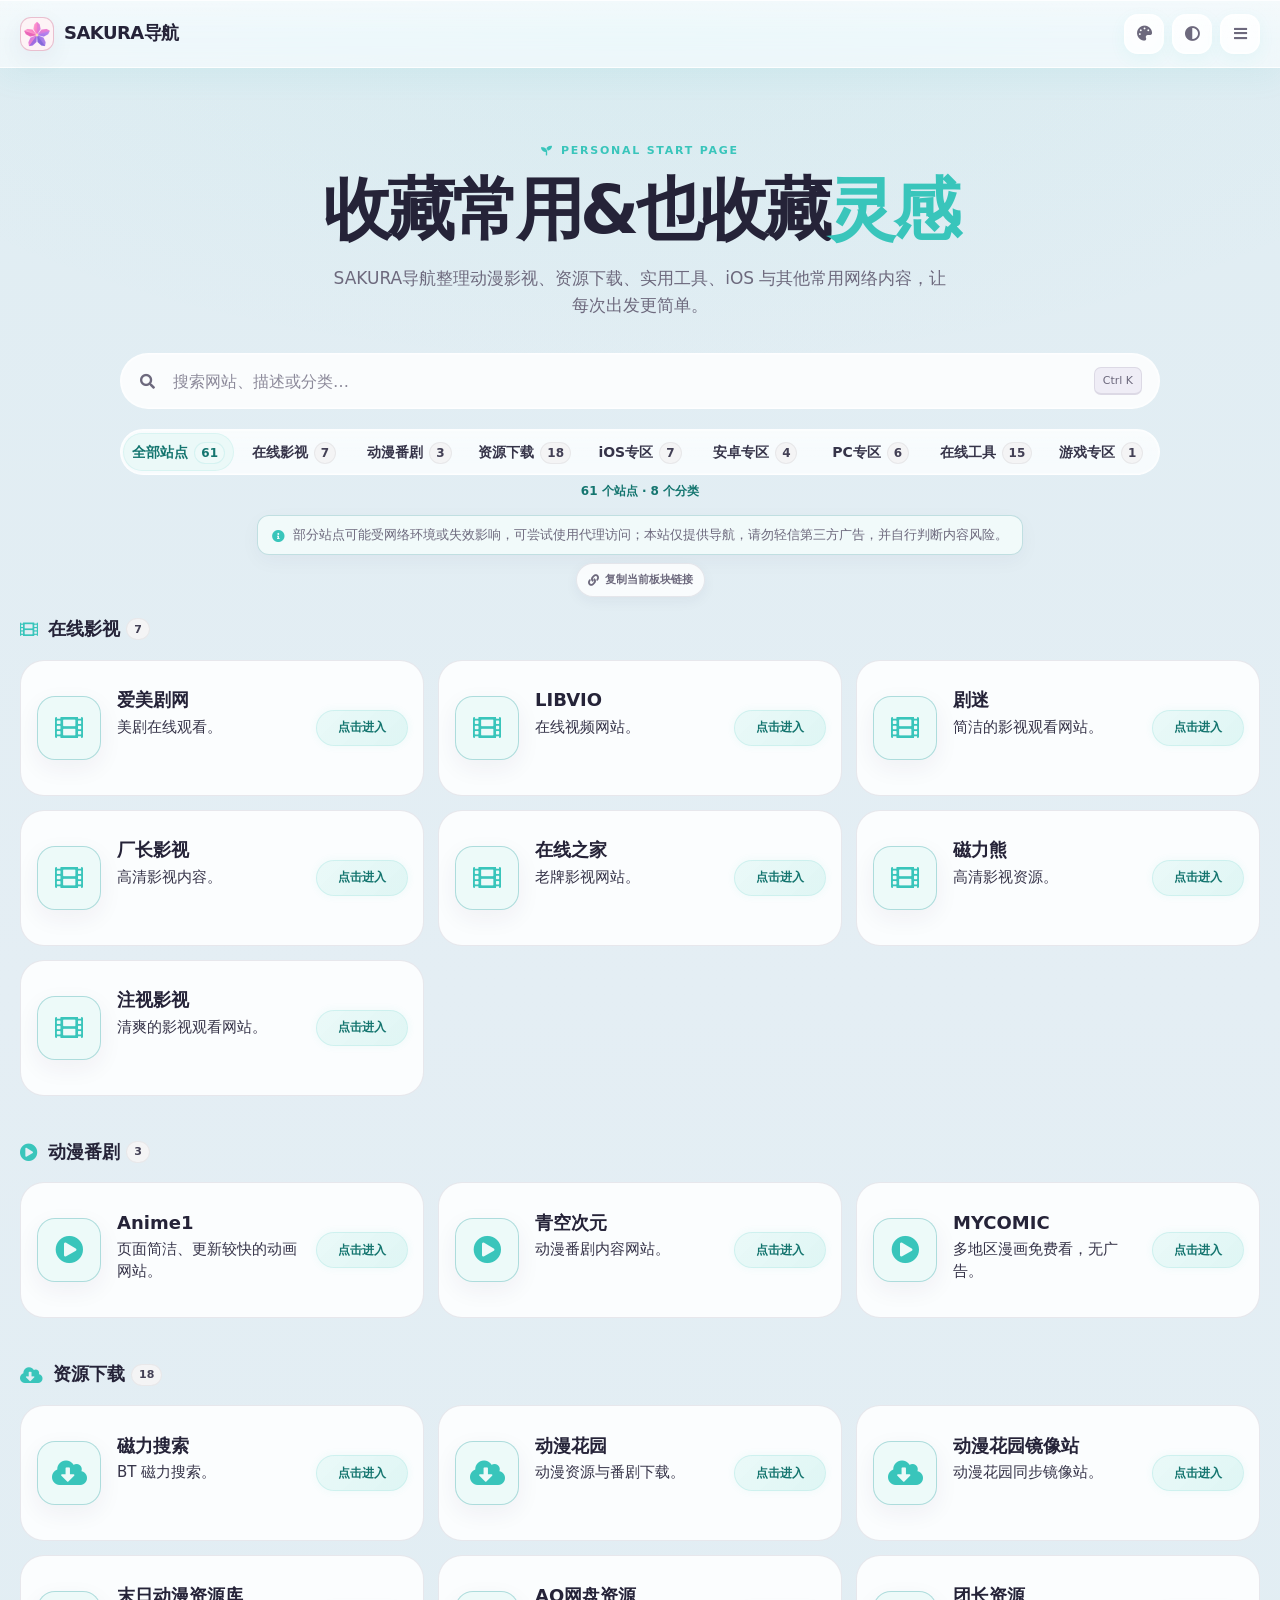
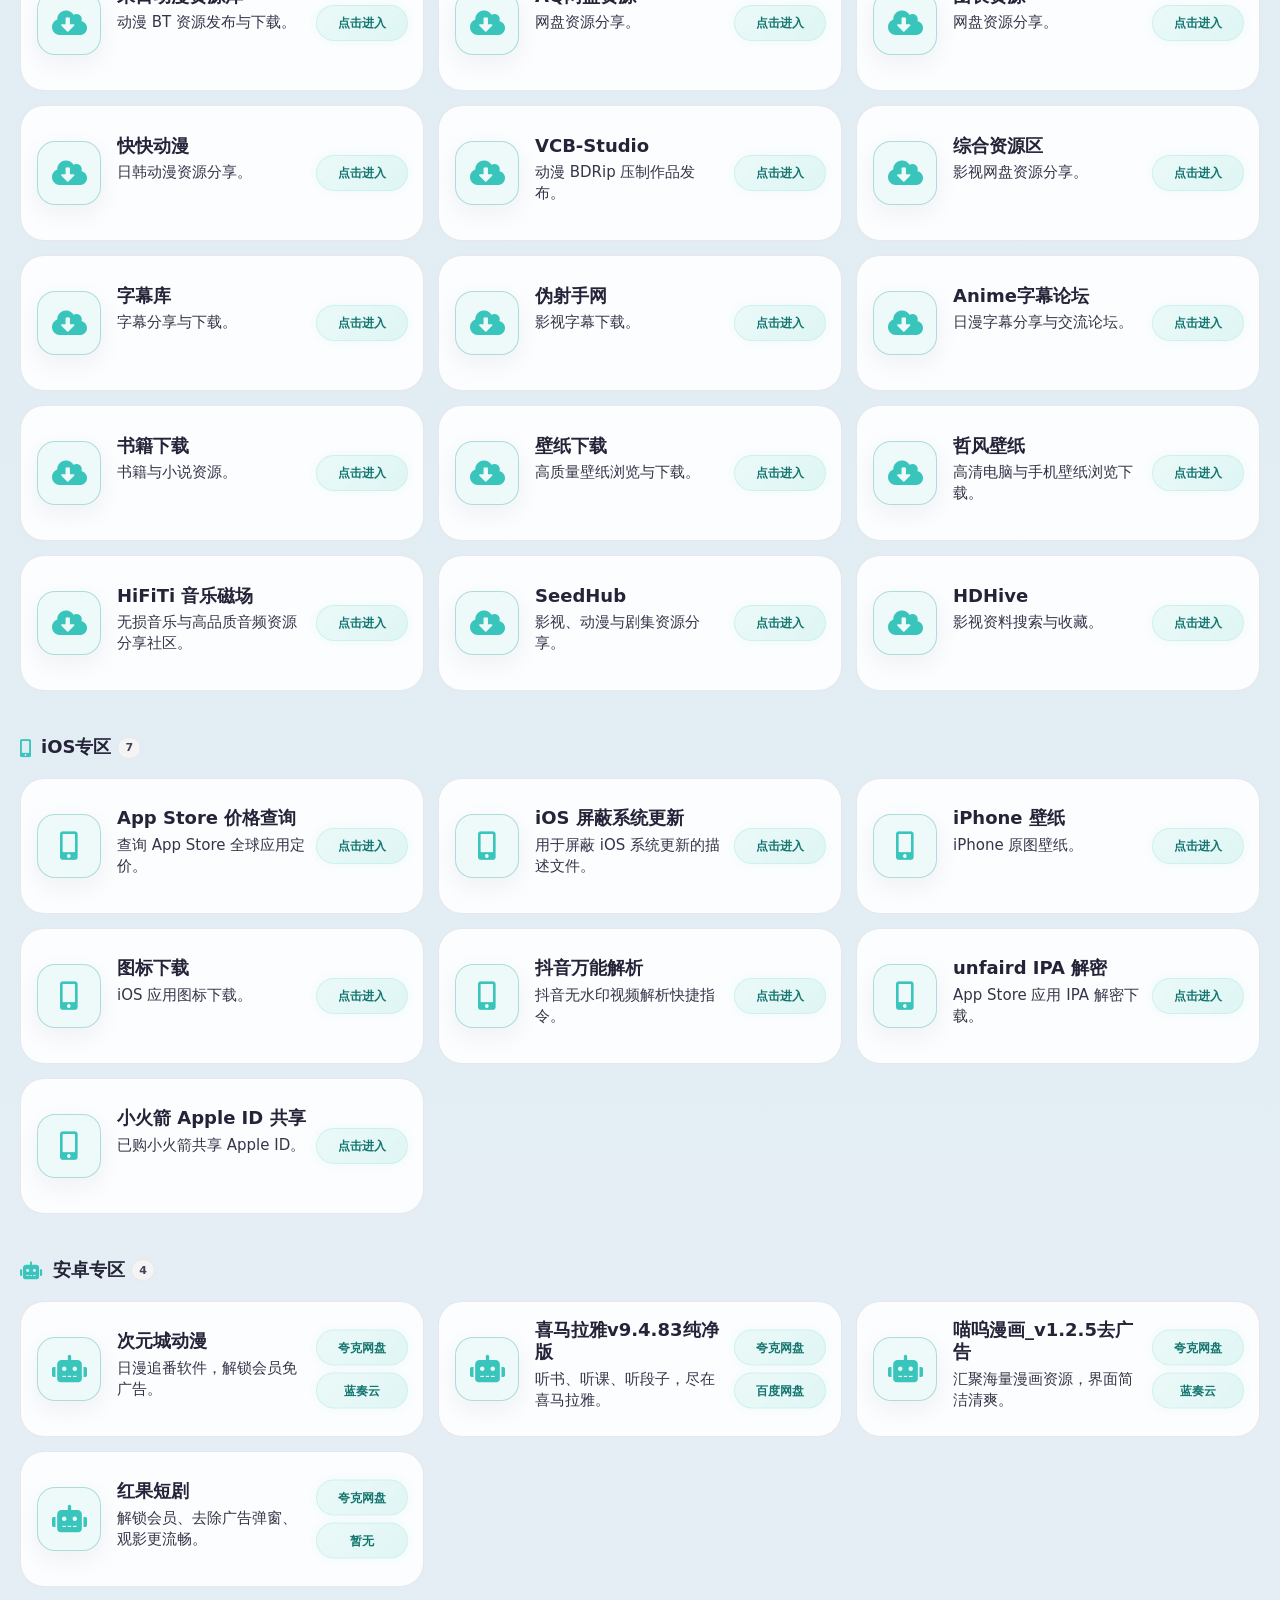
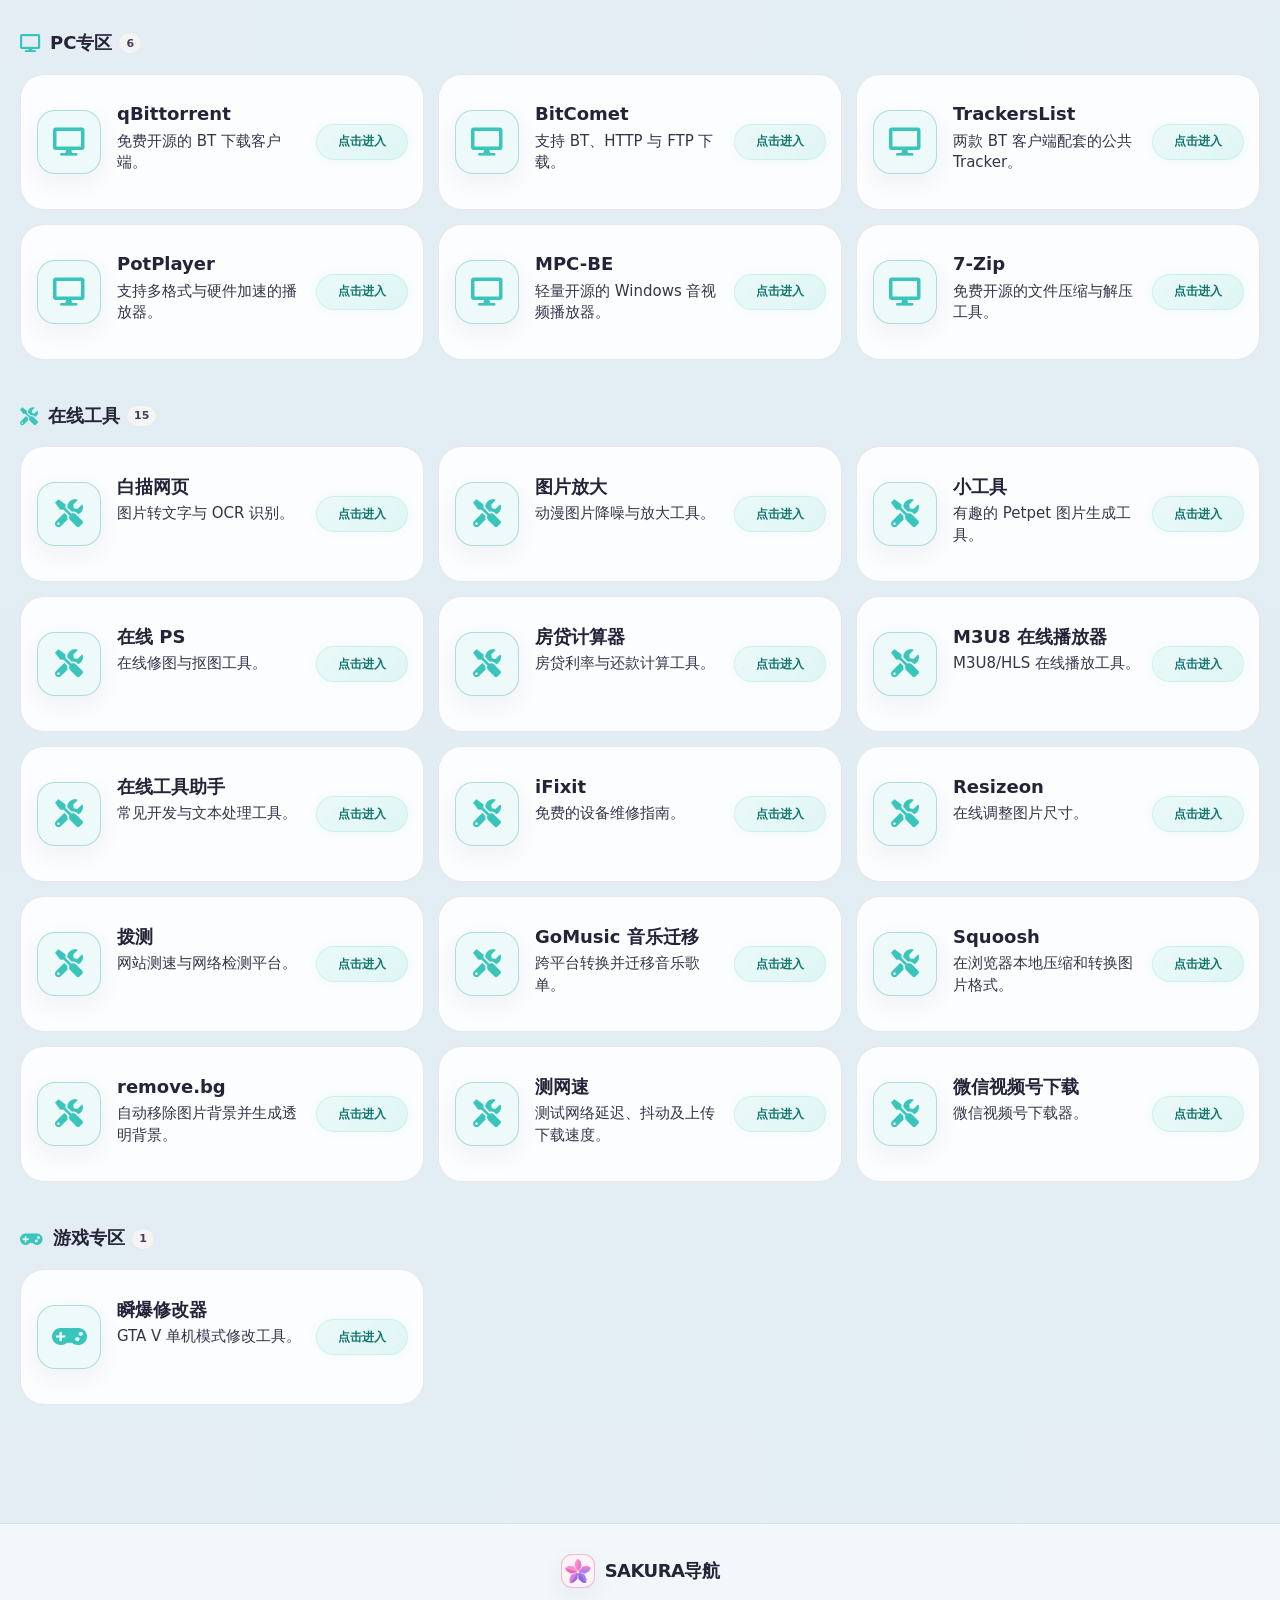
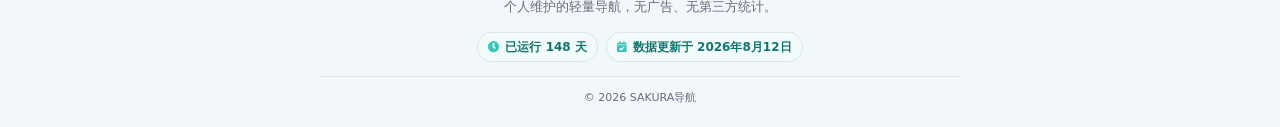
==== index.html @ 32758e10 "Add fifth-round admin content tools" ====
<!doctype html>
<html lang="zh-CN">
<head>
  <meta charset="utf-8">
  <meta name="viewport" content="width=device-width, initial-scale=1">
  <meta name="referrer" content="strict-origin-when-cross-origin">
  <meta name="color-scheme" content="light dark">
  <meta name="theme-color" content="#e4eef4">
  <title>SAKURA导航｜个人网址导航与网络收藏</title>
  <meta name="description" content="SAKURA导航是一个个人维护的网址导航站，整理动漫影视、资源下载、实用工具、iOS 与其他常用网络内容。">
  <meta name="keywords" content="SAKURA导航,个人导航,网址收藏,动漫影视,实用工具">
  <link rel="canonical" href="https://skrto.top/">
  <meta property="og:type" content="website">
  <meta property="og:locale" content="zh_CN">
  <meta property="og:site_name" content="SAKURA导航">
  <meta property="og:title" content="SAKURA导航｜个人网址导航与网络收藏">
  <meta property="og:description" content="整理常用网站、动漫影视、资源下载、实用工具与 iOS 内容的个人导航站。">
  <meta property="og:url" content="https://skrto.top/">
  <meta property="og:image" content="https://skrto.top/assets/images/icons/pwa-512.png">
  <meta property="og:image:width" content="512">
  <meta property="og:image:height" content="512">
  <meta property="og:image:alt" content="SAKURA导航，个人网址导航与网络收藏">
  <meta name="twitter:card" content="summary">
  <meta name="twitter:title" content="SAKURA导航">
  <meta name="twitter:description" content="简洁、轻量的个人网址导航与网络收藏站。">
  <meta name="twitter:image" content="https://skrto.top/assets/images/icons/pwa-512.png">
  <meta name="apple-mobile-web-app-title" content="SAKURA导航">
  <meta name="apple-mobile-web-app-capable" content="yes">
  <link rel="icon" type="image/png" sizes="16x16" href="./assets/images/icons/favicon-16.png">
  <link rel="icon" type="image/png" sizes="32x32" href="./assets/images/icons/favicon-32.png">
  <link rel="icon" type="image/png" sizes="48x48" href="./assets/images/icons/favicon-48.png">
  <link rel="icon" type="image/png" href="./assets/images/favicon.png">
  <link rel="apple-touch-icon" sizes="180x180" href="./assets/images/icons/apple-touch-icon.png">
  <link rel="manifest" href="./manifest.webmanifest">
  <link rel="stylesheet" href="./assets/fontawesome-5.15.4/css/all.min.css">
  <link rel="stylesheet" href="./assets/css/sakura.css">
  <script src="./assets/js/theme-init.js"></script>
</head>
<body>
  <a class="skip-link" href="#main-content">跳到主要内容</a>

  <header class="site-header">
    <div class="container header-inner">
      <a class="brand" href="./" aria-label="SAKURA导航首页">
        <span class="brand-mark" aria-hidden="true"><img src="./assets/images/icons/sakura-icon.png" alt="" width="28" height="28"></span>
        <span>SAKURA导航</span>
      </a>

      <nav class="site-nav" id="primary-navigation" data-site-nav aria-label="主要导航">
        <a class="nav-link" href="./" data-home-nav aria-current="page"><i class="fas fa-home" aria-hidden="true"></i>首页</a>
        <a class="nav-link" href="./?view=history" data-history-nav><i class="fas fa-history" aria-hidden="true"></i>最近访问</a>
        <a class="nav-link" href="./about/"><i class="fas fa-book-open" aria-hidden="true"></i>关于</a>
      </nav>

      <div class="header-actions">
        <div class="color-theme-control" data-color-theme-control>
          <button class="icon-button" type="button" data-color-theme-toggle aria-label="当前配色：初音绿；点击选择其他配色" title="配色：初音绿" aria-expanded="false" aria-controls="color-theme-panel">
            <i class="fas fa-palette" aria-hidden="true"></i>
          </button>
          <div class="color-theme-panel" id="color-theme-panel" data-color-theme-panel role="radiogroup" aria-label="选择主题配色" hidden></div>
        </div>
        <button class="icon-button" type="button" data-theme-toggle aria-label="当前主题：跟随系统；点击切换到浅色模式" title="主题：跟随系统">
          <i class="fas fa-adjust" aria-hidden="true"></i>
        </button>
        <button class="icon-button menu-toggle" type="button" data-menu-toggle aria-label="打开导航菜单" aria-controls="primary-navigation" aria-expanded="false">
          <i class="fas fa-bars" aria-hidden="true"></i>
        </button>
      </div>
    </div>
  </header>

  <div class="container app-fallback" data-app-fallback role="alert" hidden>页面功能加载失败，请刷新后重试。</div>
  <noscript><div class="container app-fallback">请启用 JavaScript 以使用搜索、筛选和网站导航功能。</div></noscript>

  <main id="main-content">
    <section class="hero" aria-labelledby="hero-title">
      <div class="container">
        <div class="hero-copy">
          <span class="eyebrow"><i class="fas fa-seedling" aria-hidden="true"></i>PERSONAL START PAGE</span>
          <h1 id="hero-title">收藏常用&也收藏<span>灵感</span></h1>
          <p class="hero-description">SAKURA导航整理动漫影视、资源下载、实用工具、iOS 与其他常用网络内容，让每次出发更简单。</p>
        </div>

        <div class="search-wrap">
          <form class="search-box" role="search" data-search-form>
            <i class="fas fa-search search-icon" aria-hidden="true"></i>
            <label class="sr-only" for="site-search">搜索网站</label>
            <input class="search-input" id="site-search" type="search" data-site-search placeholder="搜索网站、描述或分类…" autocomplete="off" spellcheck="false" aria-describedby="search-keyboard-help">
            <span class="sr-only" id="search-keyboard-help">输入关键词后可使用上下方向键选择网站，按 Enter 选择操作按钮。</span>
            <kbd class="search-shortcut" aria-hidden="true">Ctrl K</kbd>
            <button class="search-clear" type="button" data-search-clear aria-label="清空搜索">
              <i class="fas fa-times" aria-hidden="true"></i>
            </button>
          </form>
        </div>

      </div>
    </section>

    <section class="hidden-world" data-hidden-section hidden aria-labelledby="hidden-section-title">
      <div class="container">
        <header class="hidden-world-header">
          <div class="hidden-world-title">
            <span class="hidden-world-title-icon" aria-hidden="true"><i class="fas fa-door-open" data-hidden-section-icon></i></span>
            <div>
              <span class="eyebrow">SECRET COLLECTION</span>
              <h2 id="hidden-section-title"><span data-hidden-section-name>新世界</span><span class="group-count" data-hidden-section-count>0</span></h2>
            </div>
          </div>
          <button class="hidden-world-exit" type="button" data-hidden-section-exit>
            <i class="fas fa-sign-out-alt" aria-hidden="true"></i>
            退出新世界
          </button>
        </header>

        <div class="hidden-world-welcome" role="status">
          <span class="hidden-world-welcome-icon" aria-hidden="true"><i class="fas fa-door-open" data-hidden-section-icon></i></span>
          <strong data-hidden-section-welcome>欢迎踏入新世界的大门</strong>
        </div>

        <div class="access-notice hidden-world-notice" role="note">
          <div class="access-notice-copy">
            <div class="access-notice-line">
              <i class="fas fa-exclamation-circle" aria-hidden="true"></i>
              <span>部分站点可能因网络环境或网站已失效而无法访问，可尝试使用代理访问。</span>
            </div>
            <div class="access-notice-line">
              <i class="fas fa-exclamation-circle" aria-hidden="true"></i>
              <span>请勿轻信第三方广告；本站仅提供导航，第三方内容与风险请自行判断。</span>
            </div>
          </div>
        </div>

        <div class="site-grid hidden-world-grid" data-hidden-section-sites></div>
        <div class="hidden-world-empty" data-hidden-section-empty>
          <i class="fas fa-seedling" aria-hidden="true"></i>
          <strong>新的世界正在等待第一份收藏</strong>
          <span>这里会展示以后加入的特殊资源。</span>
        </div>
      </div>
    </section>

    <section class="content-section" aria-labelledby="collection-title">
      <div class="container">
        <div class="content-heading">
          <div>
            <h2 id="collection-title">网站分类</h2>
          </div>
        </div>
      </div>

      <div class="category-shell">
        <div class="container">
          <div class="category-slider">
            <div class="category-bar" data-category-bar role="group" aria-label="网站分类"></div>
          </div>
        </div>
      </div>

      <div class="container category-summary">
        <span class="search-result" data-search-result aria-live="polite">正在整理收藏…</span>
      </div>

      <div class="container">
        <aside class="site-announcement" data-site-announcement role="status" hidden>
          <i class="fas fa-bullhorn" aria-hidden="true"></i>
          <span data-site-announcement-text></span>
        </aside>
        <div class="access-notice access-notice--compact" role="note" data-access-notice>
          <i class="fas fa-info-circle access-notice-icon" aria-hidden="true"></i>
          <div class="access-notice-copy">
            <span class="access-notice-item">部分站点可能受网络环境或失效影响，可尝试使用代理访问；本站仅提供导航，请勿轻信第三方广告，并自行判断内容风险。</span>
          </div>
        </div>
        <div class="content-utilities" role="group" aria-label="页面工具">
          <button class="utility-button" type="button" data-return-home hidden>
            <i class="fas fa-home" aria-hidden="true"></i>
            <span>返回首页</span>
          </button>
          <button class="utility-button history-clear-button" type="button" data-clear-recent hidden>
            <i class="fas fa-trash-alt" aria-hidden="true"></i>
            <span>清空最近访问</span>
          </button>
          <button class="utility-button" type="button" data-copy-view>
            <i class="fas fa-link" aria-hidden="true"></i>
            <span data-copy-view-label>复制当前板块链接</span>
          </button>
          <span class="utility-status" role="status" aria-live="polite" data-utility-status></span>
        </div>
        <div data-site-groups></div>
        <div class="empty-state" data-empty-state role="status">
          <i class="fas fa-search" aria-hidden="true"></i>
          <strong data-empty-title>没有找到匹配的网站</strong>
          <div data-empty-message>试试更短的关键词，或切换到“全部”分类。</div>
          <button class="empty-reset-button" type="button" data-reset-filters>恢复全部站点</button>
        </div>
      </div>
    </section>

  </main>

  <footer class="site-footer">
    <div class="container footer-compact">
      <div class="footer-brand">
        <a class="brand" href="./"><span class="brand-mark" aria-hidden="true"><img src="./assets/images/icons/sakura-icon.png" alt="" width="28" height="28"></span><span>SAKURA导航</span></a>
        <p>个人维护的轻量导航，无广告、无第三方统计。</p>
      </div>
      <div class="site-status" aria-label="网站维护状态">
        <p class="site-runtime"><i class="fas fa-clock" aria-hidden="true"></i><span data-runtime-days>已运行 1 天</span></p>
        <p class="site-runtime" data-data-updated hidden><i class="fas fa-calendar-check" aria-hidden="true"></i><span data-data-updated-value>数据更新中</span></p>
      </div>
      <div class="footer-bottom">
        <span>© <span data-current-year></span> SAKURA导航</span>
      </div>
    </div>
  </footer>

  <button class="icon-button back-to-top" type="button" data-back-to-top aria-label="返回顶部" title="返回顶部">
    <i class="fas fa-arrow-up" aria-hidden="true"></i>
  </button>

  <script src="./assets/js/sites-data.js" defer></script>
  <script src="./assets/js/data-loader.js" defer></script>
  <script src="./assets/js/sakura-core.js" defer></script>
  <script src="./assets/js/app-guard.js" defer></script>
  <script src="./assets/js/sakura-app.js" defer></script>
  <script src="./assets/js/analytics.js" defer></script>
</body>
</html>
---- assets/css/sakura.css ----
:root {
  color-scheme: light;
  --bg: #e4eef4;
  --page-ambient-glow: color-mix(in srgb, var(--primary) 5%, transparent);
  --page-ambient-tint-strong: color-mix(in srgb, var(--primary) 2.4%, var(--bg));
  --page-ambient-tint-middle: color-mix(in srgb, var(--primary) 1.8%, var(--bg));
  --page-ambient-tint-lower: color-mix(in srgb, var(--primary) 1.4%, var(--bg));
  --surface: rgba(255, 255, 255, 0.86);
  --surface-solid: #ffffff;
  --surface-soft: #efedf6;
  --text: #252338;
  --muted: #6d697d;
  --line: rgba(62, 54, 92, 0.11);
  --primary: #39c5bb;
  --primary-strong: #14756f;
  --primary-fill-strong: #30afa6;
  --accent-foreground: #0e3c38;
  --pink: #e985a7;
  --blue: #6f9ee8;
  --danger: #c9566f;
  --shadow-sm: 0 8px 24px rgba(45, 38, 77, 0.06);
  --shadow-md: 0 18px 52px rgba(45, 38, 77, 0.11);
  --glass-bg: rgba(255, 255, 255, 0.58);
  --glass-bg-strong: rgba(255, 255, 255, 0.74);
  --glass-bg-fallback: rgba(255, 255, 255, 0.94);
  --glass-border: rgba(255, 255, 255, 0.72);
  --glass-highlight: rgba(255, 255, 255, 0.82);
  --glass-shadow: 0 10px 32px rgba(45, 38, 77, 0.1), inset 0 1px 0 rgba(255, 255, 255, 0.76);
  --sakura-icon-bg: color-mix(in srgb, var(--pink) 10%, var(--surface-solid));
  --sakura-icon-border: color-mix(in srgb, var(--pink) 35%, var(--line));
  --sakura-icon-shadow: var(--shadow-sm);
  --category-icon-color: var(--primary);
  --category-icon-bg: color-mix(in srgb, var(--primary) 9%, var(--surface-solid));
  --category-icon-border: color-mix(in srgb, var(--primary) 28%, var(--line));
  --category-icon-shadow: var(--shadow-sm);
  --radius-sm: 12px;
  --radius-md: 18px;
  --radius-lg: 26px;
  --apple-corner-card: 24px;
  --apple-corner-panel: 24px;
  --apple-corner-control: 14px;
  --apple-corner-icon: 18px;
  --header-height: 68px;
  --content-width: 1240px;
}

:root[data-theme="dark"] {
  color-scheme: dark;
  --bg: #171a24;
  --page-ambient-glow: color-mix(in srgb, var(--primary) 7%, transparent);
  --page-ambient-tint-strong: color-mix(in srgb, var(--primary) 4.5%, var(--bg));
  --page-ambient-tint-middle: color-mix(in srgb, var(--primary) 3.4%, var(--bg));
  --page-ambient-tint-lower: color-mix(in srgb, var(--primary) 2.6%, var(--bg));
  --surface: rgba(33, 36, 49, 0.88);
  --surface-solid: #212431;
  --surface-soft: #292c3b;
  --text: #f2f0fa;
  --muted: #aaa7ba;
  --line: rgba(229, 224, 255, 0.1);
  --primary: #63d8d0;
  --primary-strong: #9ae8e2;
  --primary-fill-strong: #9ae8e2;
  --accent-foreground: #171a24;
  --pink: #f29ab6;
  --blue: #86afea;
  --danger: #f18ca1;
  --shadow-sm: 0 10px 30px rgba(0, 0, 0, 0.14);
  --shadow-md: 0 22px 58px rgba(0, 0, 0, 0.24);
  --glass-bg: rgba(33, 36, 49, 0.6);
  --glass-bg-strong: rgba(43, 46, 62, 0.76);
  --glass-bg-fallback: rgba(33, 36, 49, 0.96);
  --glass-border: rgba(231, 226, 255, 0.18);
  --glass-highlight: rgba(255, 255, 255, 0.12);
  --glass-shadow: 0 12px 34px rgba(0, 0, 0, 0.26), inset 0 1px 0 rgba(255, 255, 255, 0.1);
}

:root[data-color-theme="purple"] {
  --primary: #7565d9;
  --primary-strong: #5c4fc1;
  --primary-fill-strong: #5c4fc1;
  --accent-foreground: #ffffff;
}

:root[data-theme="dark"][data-color-theme="purple"] {
  --primary: #a99cf3;
  --primary-strong: #c4bbff;
  --primary-fill-strong: #c4bbff;
  --accent-foreground: #171a24;
}

:root[data-color-theme="ocean"] {
  --primary: #1672c4;
  --primary-strong: #1262ae;
  --primary-fill-strong: #0f5ea5;
  --accent-foreground: #ffffff;
}

:root[data-theme="dark"][data-color-theme="ocean"] {
  --primary: #67b0f4;
  --primary-strong: #9bcdff;
  --primary-fill-strong: #9bcdff;
  --accent-foreground: #14202b;
}

:root[data-color-theme="apple"] {
  --primary: #34c759;
  --primary-strong: #18853a;
  --primary-fill-strong: #2eaf50;
  --accent-foreground: #10351a;
}

:root[data-theme="dark"][data-color-theme="apple"] {
  --primary: #61d77d;
  --primary-strong: #92e5a5;
  --primary-fill-strong: #92e5a5;
  --accent-foreground: #152319;
}

:root[data-color-theme="sakura"] {
  --primary: #e784a6;
  --primary-strong: #b64d72;
  --primary-fill-strong: #d47495;
  --accent-foreground: #4a1729;
}

:root[data-theme="dark"][data-color-theme="sakura"] {
  --primary: #f2a8c0;
  --primary-strong: #f8c6d7;
  --primary-fill-strong: #f8c6d7;
  --accent-foreground: #2d1b22;
}

:root[data-color-theme="amber"] {
  --primary: #e89a2e;
  --primary-strong: #a96210;
  --primary-fill-strong: #d88720;
  --accent-foreground: #392406;
}

:root[data-theme="dark"][data-color-theme="amber"] {
  --primary: #f2b85b;
  --primary-strong: #ffd086;
  --primary-fill-strong: #ffd086;
  --accent-foreground: #2d210e;
}

:root[data-color-theme="black-gold"] {
  --primary: #c49a45;
  --primary-strong: #806020;
  --primary-fill-strong: #bd9140;
  --accent-foreground: #2d230e;
}

:root[data-theme="dark"][data-color-theme="black-gold"] {
  --primary: #d9b866;
  --primary-strong: #f0d58d;
  --primary-fill-strong: #f0d58d;
  --accent-foreground: #282116;
}

:root[data-color-theme="teal"] {
  --primary: #087e7a;
  --primary-strong: #05726e;
  --primary-fill-strong: #056b68;
  --accent-foreground: #ffffff;
}

:root[data-theme="dark"][data-color-theme="teal"] {
  --primary: #55cdc7;
  --primary-strong: #8be1dc;
  --primary-fill-strong: #8be1dc;
  --accent-foreground: #142523;
}

*,
*::before,
*::after {
  box-sizing: border-box;
}

html {
  scroll-behavior: smooth;
  scroll-padding-top: calc(var(--header-height) + 20px);
  -webkit-text-size-adjust: 100%;
  text-size-adjust: 100%;
}

body {
  min-width: 280px;
  min-height: 100vh;
  margin: 0;
  color: var(--text);
  background: var(--bg);
  background:
    radial-gradient(ellipse 90% 30rem at 50% 0%, var(--page-ambient-glow), transparent 78%),
    linear-gradient(180deg,
      var(--page-ambient-tint-strong) 0%,
      var(--bg) 20%,
      var(--page-ambient-tint-middle) 40%,
      var(--bg) 60%,
      var(--page-ambient-tint-lower) 80%,
      var(--bg) 100%);
  background-repeat: no-repeat;
  background-size: 100% 100%;
  font-family: Inter, "PingFang SC", "Microsoft YaHei", system-ui, -apple-system, BlinkMacSystemFont, "Segoe UI", sans-serif;
  font-size: 15px;
  line-height: 1.6;
  text-rendering: optimizeLegibility;
  -webkit-font-smoothing: antialiased;
}

body.menu-open {
  overflow: hidden;
}

img {
  display: block;
  max-width: 100%;
}

a {
  color: inherit;
  text-decoration: none;
}

button,
input,
select,
textarea {
  color: inherit;
  font: inherit;
}

button,
select {
  cursor: pointer;
}

:focus-visible {
  outline: 3px solid color-mix(in srgb, var(--primary) 35%, transparent);
  outline-offset: 3px;
}

.sr-only {
  position: absolute;
  width: 1px;
  height: 1px;
  padding: 0;
  margin: -1px;
  overflow: hidden;
  clip: rect(0, 0, 0, 0);
  white-space: nowrap;
  border: 0;
}

.skip-link {
  position: fixed;
  z-index: 1000;
  top: 8px;
  left: 8px;
  padding: 9px 14px;
  border-radius: 10px;
  color: var(--accent-foreground);
  background: var(--primary-fill-strong);
  transform: translateY(-150%);
}

.skip-link:focus {
  transform: translateY(0);
}

.container {
  width: min(var(--content-width), calc(100% - 40px));
  margin-inline: auto;
}

.site-header {
  position: sticky;
  z-index: 100;
  top: 0;
  height: var(--header-height);
  border-bottom: 1px solid var(--glass-border);
  background:
    linear-gradient(180deg, color-mix(in srgb, var(--glass-highlight) 34%, transparent), transparent 58%),
    var(--glass-bg);
  box-shadow: 0 8px 30px color-mix(in srgb, var(--primary) 8%, transparent), inset 0 1px 0 var(--glass-highlight);
  backdrop-filter: blur(22px) saturate(155%);
  -webkit-backdrop-filter: blur(22px) saturate(155%);
}

.header-inner {
  display: flex;
  height: 100%;
  align-items: center;
  justify-content: space-between;
  gap: 24px;
}

.brand {
  display: inline-flex;
  min-width: max-content;
  align-items: center;
  gap: 10px;
  font-size: 18px;
  font-weight: 800;
  letter-spacing: -0.03em;
}

.brand-mark {
  display: grid;
  width: 34px;
  height: 34px;
  place-items: center;
  border: 1px solid var(--sakura-icon-border);
  border-radius: 11px;
  color: var(--pink);
  background: var(--sakura-icon-bg);
  box-shadow: var(--sakura-icon-shadow);
}

.brand-mark img {
  width: 100%;
  height: 100%;
  object-fit: contain;
}

.site-nav {
  position: fixed;
  z-index: 110;
  top: calc(var(--header-height) + 8px);
  right: max(20px, calc((100vw - var(--content-width)) / 2));
  display: grid;
  width: min(240px, calc(100vw - 40px));
  gap: 3px;
  padding: 12px;
  visibility: hidden;
  border: 1px solid var(--glass-border);
  border-radius: var(--apple-corner-panel);
  background:
    linear-gradient(180deg, color-mix(in srgb, var(--glass-highlight) 28%, transparent), transparent 56%),
    color-mix(in srgb, var(--surface-solid) 94%, var(--glass-bg-strong));
  box-shadow: var(--glass-shadow);
  backdrop-filter: blur(20px) saturate(150%);
  -webkit-backdrop-filter: blur(20px) saturate(150%);
  opacity: 0;
  transform: translateY(-8px);
  transition: visibility 0.2s ease, opacity 0.2s ease, transform 0.2s ease;
}

.site-nav.is-open {
  visibility: visible;
  opacity: 1;
  transform: translateY(0);
}

.nav-link {
  display: inline-flex;
  min-height: 44px;
  align-items: center;
  gap: 7px;
  padding: 8px 12px;
  border-radius: var(--apple-corner-control);
  color: var(--muted);
  background: color-mix(in srgb, var(--surface-solid) 90%, var(--glass-bg-strong));
  font-size: 14px;
  font-weight: 650;
  transition: color 0.2s ease, background-color 0.2s ease;
}

.nav-link:hover,
.nav-link[aria-current="page"] {
  color: var(--primary-strong);
  background: color-mix(in srgb, var(--primary) 16%, var(--surface-solid));
}

.header-actions {
  display: flex;
  align-items: center;
  gap: 8px;
}

.color-theme-control {
  position: relative;
}

.color-theme-panel {
  position: absolute;
  z-index: 130;
  top: calc(100% + 10px);
  right: 0;
  display: grid;
  width: min(300px, calc(100vw - 28px));
  grid-template-columns: repeat(2, minmax(0, 1fr));
  gap: 7px;
  padding: 12px;
  border: 1px solid var(--glass-border);
  border-radius: var(--apple-corner-panel);
  background:
    linear-gradient(180deg, color-mix(in srgb, var(--glass-highlight) 30%, transparent), transparent 54%),
    var(--glass-bg-strong);
  box-shadow: var(--glass-shadow);
  backdrop-filter: blur(20px) saturate(150%);
  -webkit-backdrop-filter: blur(20px) saturate(150%);
}

.color-theme-panel[hidden] {
  display: none;
}

.color-theme-option {
  display: grid;
  min-height: 44px;
  grid-template-columns: 22px minmax(0, 1fr) 14px;
  align-items: center;
  gap: 8px;
  padding: 8px 9px;
  border: 1px solid transparent;
  border-radius: var(--apple-corner-control);
  color: var(--muted);
  background: color-mix(in srgb, var(--surface-solid) 62%, transparent);
  cursor: pointer;
  font-size: 13px;
  font-weight: 680;
  text-align: left;
  transition: color 0.2s ease, border-color 0.2s ease, background-color 0.2s ease, box-shadow 0.2s ease;
}

.color-theme-option:hover,
.color-theme-option:focus-visible,
.color-theme-option.is-active {
  border-color: color-mix(in srgb, var(--primary) 42%, var(--line));
  color: var(--primary-strong);
  background: color-mix(in srgb, var(--primary) 10%, var(--surface-solid));
  box-shadow: inset 0 1px 0 var(--glass-highlight);
  outline: none;
}

.color-theme-option i {
  color: var(--primary-strong);
  font-size: 11px;
  text-align: center;
}

.color-theme-option i[hidden] {
  display: none;
}

.color-theme-swatch {
  width: 22px;
  height: 22px;
  border: 2px solid color-mix(in srgb, #ffffff 78%, transparent);
  border-radius: 50%;
  background: var(--swatch);
  box-shadow: 0 0 0 1px color-mix(in srgb, var(--swatch) 54%, var(--line)), 0 3px 9px color-mix(in srgb, var(--swatch) 24%, transparent);
}

.icon-button {
  display: inline-grid;
  width: 40px;
  height: 40px;
  padding: 0;
  place-items: center;
  border: 1px solid var(--glass-border);
  border-radius: var(--apple-corner-control);
  color: var(--muted);
  background:
    linear-gradient(180deg, color-mix(in srgb, var(--glass-highlight) 30%, transparent), transparent 62%),
    var(--glass-bg-strong);
  box-shadow: inset 0 0 0 1px color-mix(in srgb, var(--glass-highlight) 48%, transparent), 0 5px 16px color-mix(in srgb, var(--primary) 7%, transparent);
  backdrop-filter: blur(12px) saturate(140%);
  -webkit-backdrop-filter: blur(12px) saturate(140%);
  transition: color 0.2s ease, border-color 0.2s ease, background-color 0.2s ease, box-shadow 0.2s ease, transform 0.2s ease;
}

.icon-button:hover {
  border-color: color-mix(in srgb, var(--primary) 30%, var(--line));
  color: var(--primary-strong);
  background:
    linear-gradient(180deg, color-mix(in srgb, var(--glass-highlight) 48%, transparent), transparent 60%),
    color-mix(in srgb, var(--primary) 10%, var(--glass-bg-strong));
  box-shadow: inset 0 0 0 1px color-mix(in srgb, var(--glass-highlight) 62%, transparent), 0 7px 20px color-mix(in srgb, var(--primary) 13%, transparent);
  transform: translateY(-1px);
}

.menu-toggle {
  display: grid;
}

.hero {
  position: relative;
  overflow: hidden;
  padding: 70px 0 14px;
}

.hero-copy {
  max-width: 760px;
  margin: 0 auto;
  text-align: center;
}

.eyebrow {
  display: inline-flex;
  align-items: center;
  gap: 7px;
  margin-bottom: 14px;
  color: var(--primary);
  font-size: 11px;
  font-weight: 800;
  letter-spacing: 0.16em;
  text-transform: uppercase;
}

.hero h1 {
  margin: 0;
  font-size: clamp(38px, 7vw, 68px);
  font-weight: 850;
  letter-spacing: -0.055em;
  line-height: 1.08;
}

.hero h1 span {
  color: var(--primary);
}

.hero-description {
  max-width: 620px;
  margin: 18px auto 0;
  color: var(--muted);
  font-size: clamp(15px, 2vw, 17px);
}

.search-wrap {
  max-width: 1040px;
  margin: 34px auto 0;
}

.search-box {
  position: relative;
  display: flex;
  align-items: center;
  border-radius: 999px;
}

.search-icon {
  position: absolute;
  z-index: 1;
  left: 20px;
  color: var(--muted);
  pointer-events: none;
}

.search-input {
  width: 100%;
  height: 56px;
  padding: 0 126px 0 52px;
  border: 1px solid var(--glass-border);
  border-radius: 999px;
  background: var(--surface-solid);
  background: color-mix(in srgb, var(--surface-solid) 58%, var(--glass-bg));
  box-shadow: inset 0 0 0 1px color-mix(in srgb, var(--glass-highlight) 42%, transparent);
  font-size: 16px;
  appearance: none;
}

.search-input::-webkit-search-cancel-button {
  display: none;
}

.search-input::placeholder {
  color: color-mix(in srgb, var(--muted) 78%, transparent);
}

.search-input:focus {
  border-color: color-mix(in srgb, var(--primary) 55%, var(--line));
  outline: none;
  box-shadow: inset 0 0 0 1px color-mix(in srgb, var(--glass-highlight) 52%, transparent), 0 0 0 4px color-mix(in srgb, var(--primary) 10%, transparent);
}

.search-shortcut {
  position: absolute;
  right: 18px;
  padding: 4px 8px;
  border: 1px solid var(--line);
  border-bottom-width: 2px;
  border-radius: 7px;
  color: var(--muted);
  background: var(--surface-soft);
  font-family: inherit;
  font-size: 11px;
  pointer-events: none;
}

.search-clear {
  position: absolute;
  right: 16px;
  display: none;
  width: 34px;
  height: 34px;
  padding: 0;
  border: 0;
  border-radius: 50%;
  color: var(--muted);
  background: var(--surface-soft);
}

.search-clear.is-visible {
  display: grid;
  place-items: center;
}

.search-clear:hover {
  color: var(--accent-foreground);
  background: var(--primary);
}

.search-result {
  color: var(--primary-strong);
  font-weight: 700;
}

.category-summary {
  min-height: 18px;
  margin: 7px auto 14px;
  color: var(--muted);
  font-size: 12px;
  text-align: center;
}

.category-bar {
  display: flex;
  align-items: center;
  flex-wrap: nowrap;
}

.category-bar {
  overflow-x: auto;
  overflow-y: hidden;
  scrollbar-width: none;
}

.category-bar::-webkit-scrollbar {
  display: none;
}

.filter-chip {
  flex: 0 0 auto;
  min-height: 38px;
  padding: 7px 14px;
  border: 1px solid var(--glass-border);
  border-radius: 999px;
  color: var(--muted);
  background:
    linear-gradient(180deg, color-mix(in srgb, var(--glass-highlight) 22%, transparent), transparent 64%),
    var(--glass-bg-strong);
  box-shadow: inset 0 1px 0 color-mix(in srgb, var(--glass-highlight) 64%, transparent);
  font-size: 13px;
  font-weight: 700;
  transition: color 0.2s ease, border-color 0.2s ease, background-color 0.2s ease, transform 0.2s ease;
}

.filter-chip:hover {
  color: var(--primary-strong);
  transform: translateY(-1px);
}

.filter-chip.is-active,
.filter-chip[aria-pressed="true"] {
  border-color: color-mix(in srgb, var(--glass-highlight) 42%, var(--primary));
  color: var(--accent-foreground);
  background:
    linear-gradient(180deg, color-mix(in srgb, var(--glass-highlight) 34%, transparent), transparent 58%),
    linear-gradient(135deg, color-mix(in srgb, var(--primary-fill-strong) 88%, transparent), color-mix(in srgb, var(--primary) 78%, transparent));
  box-shadow: inset 0 1px 0 color-mix(in srgb, var(--glass-highlight) 78%, transparent), 0 8px 22px color-mix(in srgb, var(--primary) 23%, transparent);
}

.filter-chip-count,
.group-count {
  display: inline-flex;
  flex: 0 0 auto;
  min-width: 22px;
  height: 22px;
  align-items: center;
  justify-content: center;
  padding: 0 6px;
  border: 1px solid color-mix(in srgb, var(--text) 6%, transparent);
  border-radius: 999px;
  color: color-mix(in srgb, var(--text) 58%, var(--muted));
  background: color-mix(in srgb, var(--text) 5%, var(--surface-solid));
  font-size: 10.5px;
  font-weight: 700;
  font-variant-numeric: tabular-nums;
  font-feature-settings: "tnum" 1;
  line-height: 1;
  vertical-align: middle;
}

.filter-chip-count {
  margin-left: 6px;
}

.filter-chip.is-active .filter-chip-count,
.filter-chip[aria-pressed="true"] .filter-chip-count {
  color: var(--accent-foreground);
  border-color: color-mix(in srgb, var(--primary) 20%, transparent);
  background: color-mix(in srgb, var(--surface-solid) 22%, transparent);
}

.content-section {
  padding: 0 0 76px;
}

.content-heading {
  position: relative;
  display: flex;
  height: 0;
  align-items: end;
  justify-content: space-between;
  gap: 20px;
  margin: 0;
}

.content-heading h2,
.page-heading h1 {
  margin: 0;
  font-weight: 820;
  letter-spacing: -0.035em;
}

.content-heading h2 {
  font-size: 29px;
}

#collection-title {
  position: absolute;
  width: 1px;
  height: 1px;
  padding: 0;
  margin: -1px;
  overflow: hidden;
  clip: rect(0, 0, 0, 0);
  clip-path: inset(50%);
  white-space: nowrap;
  border: 0;
}

.category-shell {
  position: sticky;
  z-index: 20;
  top: var(--header-height);
  margin-bottom: 0;
  padding: 6px 0 0;
  border-block: 0;
  background: transparent;
  backdrop-filter: none;
}

.category-slider {
  display: flex;
  align-items: center;
  justify-content: center;
  width: min(100%, 1040px);
  max-width: 100%;
  margin-inline: auto;
}

.category-bar {
  justify-content: flex-start;
  width: 100%;
  min-height: 46px;
  min-width: 0;
  max-width: 100%;
  gap: 4px;
  padding: 2px;
  border: 1px solid var(--glass-border);
  border-radius: 999px;
  background:
    linear-gradient(180deg, color-mix(in srgb, var(--glass-highlight) 32%, transparent), transparent 60%),
    var(--glass-bg);
  box-shadow: var(--glass-shadow);
  backdrop-filter: blur(18px) saturate(150%);
  -webkit-backdrop-filter: blur(18px) saturate(150%);
  overscroll-behavior-inline: contain;
}

.category-bar .filter-chip {
  min-height: 40px;
  padding: 7px 17px;
  border: 1px solid transparent;
  background: color-mix(in srgb, var(--glass-bg-strong) 38%, transparent);
  box-shadow: inset 0 1px 0 color-mix(in srgb, var(--glass-highlight) 34%, transparent);
  font-size: 14px;
  font-weight: 720;
  white-space: nowrap;
  transform: none;
}

@media (min-width: 1024px) {
  .category-bar {
    overflow-x: hidden;
  }

  .category-bar .filter-chip {
    flex: 1 1 0;
    min-width: 0;
    padding-inline: 6px;
  }
}

.category-bar .filter-chip:hover {
  border-color: color-mix(in srgb, var(--glass-border) 74%, transparent);
  background: color-mix(in srgb, var(--glass-bg-strong) 70%, transparent);
  transform: none;
}

.category-bar .filter-chip.is-active,
.category-bar .filter-chip[aria-pressed="true"] {
  border-color: color-mix(in srgb, var(--glass-highlight) 42%, var(--primary));
  color: var(--accent-foreground);
  background:
    linear-gradient(180deg, color-mix(in srgb, var(--glass-highlight) 34%, transparent), transparent 58%),
    linear-gradient(135deg, color-mix(in srgb, var(--primary-fill-strong) 88%, transparent), color-mix(in srgb, var(--primary) 78%, transparent));
  box-shadow: inset 0 1px 0 color-mix(in srgb, var(--glass-highlight) 76%, transparent), 0 6px 18px color-mix(in srgb, var(--primary) 27%, transparent);
  font-weight: 780;
  transform: none;
}

.access-notice {
  display: flex;
  width: fit-content;
  max-width: min(100%, 920px);
  align-items: flex-start;
  justify-content: center;
  gap: 8px;
  margin: 0 auto 12px;
  padding: 10px 16px;
  border: 1px solid color-mix(in srgb, var(--primary) 18%, var(--line));
  border-radius: var(--radius-sm);
  color: var(--muted);
  background: color-mix(in srgb, var(--primary) 5%, var(--surface));
  box-shadow: 0 6px 20px rgba(45, 38, 77, 0.04);
  font-size: 12px;
  line-height: 1.7;
  text-align: center;
}

.site-announcement {
  display: flex;
  width: fit-content;
  max-width: min(100%, 920px);
  align-items: flex-start;
  gap: 9px;
  margin: 0 auto 8px;
  padding: 10px 15px;
  border: 1px solid var(--line);
  border-radius: var(--radius-sm);
  color: var(--text);
  background: var(--surface-soft);
  background: color-mix(in srgb, var(--primary) 9%, var(--surface));
  font-size: 13px;
  font-weight: 600;
  line-height: 1.5;
  text-align: left;
}

.site-announcement[hidden] {
  display: none;
}

.site-announcement i {
  flex: 0 0 auto;
  margin-top: 0.24em;
  color: var(--primary-strong);
}

.access-notice i {
  flex: 0 0 auto;
  margin-top: 0.35em;
  color: var(--primary);
}

.access-notice-copy {
  display: flex;
  min-width: 0;
  flex: 1;
  align-items: stretch;
  flex-direction: column;
  gap: 4px;
  text-align: left;
}

.access-notice-line {
  display: flex;
  min-width: 0;
  align-items: flex-start;
  gap: 8px;
}

.access-notice-line span {
  display: block;
  min-width: 0;
  flex: 1;
}

.access-notice--compact {
  width: fit-content;
  max-width: min(100%, 920px);
  align-items: flex-start;
  margin-bottom: 8px;
  padding: 9px 14px;
  font-size: 13px;
  line-height: 1.5;
  text-align: left;
}

.access-notice--compact .access-notice-icon {
  margin-top: 0.25em;
}

.access-notice--compact .access-notice-copy {
  flex: 0 1 auto;
  gap: 0;
}

.access-notice-item {
  display: block;
  min-width: 0;
}

@media (min-width: 769px) {
  .access-notice--compact {
    align-items: center;
  }

  .access-notice--compact .access-notice-copy {
    align-items: center;
    justify-content: center;
    flex-flow: row wrap;
    gap: 0;
  }
}

@media (min-width: 1024px) {
  .access-notice--compact .access-notice-item {
    white-space: nowrap;
  }
}

.hidden-world {
  min-height: calc(100vh - var(--header-height) - 190px);
  padding: 28px 0 76px;
}

.is-hidden-world .hero {
  display: none;
}

.is-hidden-world .hero-copy,
.is-hidden-world .search-meta,
.is-hidden-world .content-section {
  display: none;
}

.hidden-world-header,
.hidden-world-title,
.hidden-world-title h2,
.hidden-world-exit,
.hidden-world-welcome {
  display: flex;
  align-items: center;
}

.hidden-world-header {
  justify-content: space-between;
  gap: 20px;
  margin-bottom: 20px;
}

.hidden-world-title {
  min-width: 0;
  gap: 13px;
}

.hidden-world-title-icon,
.hidden-world-welcome-icon {
  display: grid;
  flex: 0 0 auto;
  place-items: center;
  color: var(--primary-strong);
  background: color-mix(in srgb, var(--primary) 12%, var(--surface-solid));
  box-shadow: var(--shadow-sm);
}

.hidden-world-title-icon {
  width: 48px;
  height: 48px;
  border: 1px solid color-mix(in srgb, var(--primary) 30%, var(--line));
  border-radius: var(--apple-corner-icon);
  font-size: 20px;
}

.hidden-world-title .eyebrow {
  margin-bottom: 3px;
}

.hidden-world-title h2 {
  gap: 9px;
  margin: 0;
  font-size: 27px;
  letter-spacing: -0.035em;
}

.hidden-world-exit {
  min-height: 42px;
  justify-content: center;
  gap: 8px;
  padding: 8px 14px;
  border: 1px solid color-mix(in srgb, var(--primary) 24%, var(--line));
  border-radius: 999px;
  color: var(--primary-strong);
  background: color-mix(in srgb, var(--primary) 7%, var(--surface));
  box-shadow: var(--shadow-sm);
  font-weight: 750;
}

.hidden-world-exit:hover {
  border-color: color-mix(in srgb, var(--primary) 48%, var(--line));
  background: color-mix(in srgb, var(--primary) 12%, var(--surface));
}

.hidden-world-welcome {
  position: relative;
  justify-content: center;
  gap: 16px;
  max-width: 920px;
  min-height: 104px;
  margin: 0 auto 14px;
  padding: 22px 28px;
  overflow: hidden;
  border: 1px solid color-mix(in srgb, var(--primary) 34%, var(--line));
  border-radius: var(--apple-corner-panel);
  color: var(--text);
  background:
    radial-gradient(circle at 18% 20%, color-mix(in srgb, var(--pink) 20%, transparent), transparent 34%),
    linear-gradient(135deg, color-mix(in srgb, var(--primary) 15%, var(--surface-solid)), var(--surface));
  box-shadow: var(--shadow-md);
  text-align: center;
}

.hidden-world-welcome::after {
  position: absolute;
  width: 170px;
  height: 170px;
  border: 1px solid color-mix(in srgb, var(--primary) 16%, transparent);
  border-radius: 50%;
  content: "";
  right: -62px;
  bottom: -112px;
}

.hidden-world-welcome-icon {
  width: 52px;
  height: 52px;
  border-radius: var(--apple-corner-icon);
  font-size: 23px;
}

.hidden-world-welcome strong {
  position: relative;
  z-index: 1;
  font-size: clamp(21px, 2.4vw, 28px);
  font-weight: 820;
  letter-spacing: -0.025em;
}

.hidden-world-notice {
  margin-bottom: 28px;
}

.hidden-world-grid .site-card-link {
  padding-right: 17px;
}

.hidden-world-empty {
  display: flex;
  min-height: 190px;
  align-items: center;
  justify-content: center;
  flex-direction: column;
  gap: 8px;
  padding: 28px;
  border: 1px dashed color-mix(in srgb, var(--primary) 24%, var(--line));
  border-radius: var(--apple-corner-panel);
  color: var(--muted);
  background: color-mix(in srgb, var(--primary) 4%, var(--surface));
  text-align: center;
}

.hidden-world-empty[hidden] {
  display: none;
}

.hidden-world-empty i {
  margin-bottom: 4px;
  color: var(--primary);
  font-size: 25px;
}

.hidden-world-empty strong {
  color: var(--text);
  font-size: 17px;
}

.hidden-world-empty span {
  font-size: 13px;
}

.content-utilities {
  display: flex;
  align-items: center;
  justify-content: center;
  flex-wrap: wrap;
  gap: 8px;
  margin: 0 auto 18px;
}

.utility-button {
  display: inline-flex;
  min-height: 34px;
  align-items: center;
  justify-content: center;
  gap: 6px;
  padding: 6px 11px;
  border: 1px solid var(--line);
  border-radius: 999px;
  color: var(--muted);
  background: color-mix(in srgb, var(--surface) 92%, transparent);
  box-shadow: 0 4px 14px rgba(45, 38, 77, 0.05);
  font-size: 11px;
  font-weight: 700;
  transition: color 0.2s ease, border-color 0.2s ease, background-color 0.2s ease, transform 0.2s ease;
}

.utility-button:hover {
  border-color: color-mix(in srgb, var(--primary) 32%, var(--line));
  color: var(--primary-strong);
  background: var(--surface-solid);
  transform: translateY(-1px);
}

.utility-button[hidden] {
  display: none;
}

.history-clear-button:hover {
  border-color: color-mix(in srgb, var(--danger) 30%, var(--line));
  color: var(--danger);
}

.utility-status {
  flex: 0 0 100%;
  color: var(--muted);
  font-size: 11px;
  text-align: center;
}

.utility-status:empty {
  display: none;
}

.copy-fallback-input {
  position: fixed;
  width: 1px;
  height: 1px;
  opacity: 0;
  pointer-events: none;
}

.app-fallback {
  margin-top: 16px;
  padding: 12px 16px;
  border: 1px solid color-mix(in srgb, var(--pink) 40%, var(--line));
  border-radius: var(--radius-md);
  color: var(--text);
  background: color-mix(in srgb, var(--pink) 8%, var(--surface));
  box-shadow: var(--shadow-sm);
  font-size: 13px;
  text-align: center;
}

.site-group {
  margin-bottom: 42px;
  scroll-margin-top: calc(var(--header-height) + 70px);
}

.group-heading {
  display: flex;
  align-items: center;
  gap: 10px;
  margin: 0 0 16px;
  font-size: 18px;
  font-weight: 780;
}

.group-heading[data-result-scroll-target],
.empty-state[data-result-scroll-target] {
  scroll-margin-top: var(--result-scroll-offset, calc(var(--header-height) + 84px));
}

.group-heading i {
  color: var(--primary);
}

.group-count {
  min-width: 24px;
  margin-left: -4px;
  padding-inline: 7px;
  font-size: 11px;
}

.site-grid {
  display: grid;
  grid-template-columns: repeat(3, minmax(0, 1fr));
  gap: 14px;
}

.site-card {
  position: relative;
  min-width: 0;
}

.site-card-link {
  display: flex;
  min-height: 136px;
  height: 100%;
  align-items: center;
  gap: 16px;
  padding: 16px;
  overflow: hidden;
  border: 1px solid var(--line);
  border-radius: var(--apple-corner-card);
  background: var(--surface);
  box-shadow: none;
  transition: border-color 0.22s ease, box-shadow 0.22s ease;
}

.site-card-link::after {
  position: absolute;
  top: 14px;
  right: 17px;
  bottom: 14px;
  top: auto;
  color: color-mix(in srgb, var(--muted) 50%, transparent);
  font-family: "Font Awesome 5 Free";
  font-size: 10px;
  font-weight: 900;
  content: "\f35d";
}

.site-card-link:active {
  transform: none;
}

.site-card.has-card-actions .site-card-link {
  cursor: default;
}

.site-card.has-card-actions .site-card-link::after {
  display: none;
}

.site-card-actions {
  position: absolute;
  z-index: 1;
  top: 50%;
  right: 16px;
  display: flex;
  width: 92px;
  flex-direction: column;
  gap: 7px;
  margin: 0;
  transform: translateY(-50%);
}

.site-card-action {
  display: flex;
  min-width: 0;
  min-height: 36px;
  flex: 1 1 0;
  align-items: center;
  justify-content: center;
  padding: 8px 9px;
  overflow: hidden;
  border: 1px solid color-mix(in srgb, var(--primary) 22%, var(--glass-border));
  border-radius: 999px;
  color: var(--primary-strong);
  background: linear-gradient(
    135deg,
    color-mix(in srgb, var(--primary) 10%, var(--glass-bg-strong)),
    color-mix(in srgb, var(--primary) 16%, var(--glass-bg-strong))
  );
  box-shadow: 0 0 9px color-mix(in srgb, var(--primary) 7%, transparent);
  font-size: 12px;
  font-weight: 780;
  line-height: 1.2;
  text-align: center;
  text-overflow: ellipsis;
  white-space: nowrap;
  transition: border-color 0.2s ease, color 0.2s ease, background-color 0.2s ease, box-shadow 0.2s ease, transform 0.2s ease;
}

.site-card-action:focus-visible {
  border-color: color-mix(in srgb, var(--primary) 58%, var(--line));
  color: var(--accent-foreground);
  background: linear-gradient(135deg, var(--primary-fill-strong), var(--primary));
  box-shadow: 0 0 0 3px color-mix(in srgb, var(--primary) 18%, transparent), 0 0 13px color-mix(in srgb, var(--primary) 16%, transparent);
  outline: none;
  transform: translateY(-1px);
}

@media (hover: hover) and (pointer: fine) {
  .site-card-action:hover {
    border-color: color-mix(in srgb, var(--primary) 58%, var(--line));
    color: var(--accent-foreground);
    background: linear-gradient(135deg, var(--primary-fill-strong), var(--primary));
    box-shadow: 0 0 13px color-mix(in srgb, var(--primary) 16%, transparent);
    transform: translateY(-1px);
  }
}

.site-card-action:active {
  transform: scale(0.97);
}

.site-card-action.is-disabled,
.site-card-action.is-disabled:hover,
.site-card-action.is-disabled:active {
  border-color: var(--line);
  color: var(--muted);
  background: var(--surface-soft);
  box-shadow: none;
  cursor: not-allowed;
  opacity: 0.78;
  transform: none;
}

.site-icon {
  display: grid;
  flex: 0 0 64px;
  width: 64px;
  height: 64px;
  place-items: center;
  border: 1px solid var(--category-icon-border);
  border-radius: var(--apple-corner-icon);
  color: var(--category-icon-color);
  background: var(--category-icon-bg);
  box-shadow: var(--category-icon-shadow);
  transform: translate3d(0, 0, 0) rotate(0) scale(1);
  transform-origin: center;
  transition: transform 280ms cubic-bezier(0.22, 1, 0.36, 1);
}

.site-icon i {
  font-size: 28px;
  line-height: 1;
}

.site-card-copy {
  display: flex;
  flex: 1 1 0;
  min-width: 0;
  min-height: 76px;
  justify-content: center;
  flex-direction: column;
  padding-right: 100px;
}

.site-card-title {
  display: -webkit-box;
  overflow: hidden;
  color: var(--text);
  font-size: 18px;
  font-weight: 760;
  line-height: 1.25;
  -webkit-box-orient: vertical;
  -webkit-line-clamp: 2;
}

.search-mark {
  padding: 0 2px;
  border-radius: 4px;
  color: inherit;
  background: color-mix(in srgb, var(--pink) 24%, transparent);
  box-decoration-break: clone;
  -webkit-box-decoration-break: clone;
}

.site-card-description {
  display: -webkit-box;
  min-height: 2.84em;
  margin: 5px 0 0;
  overflow: hidden;
  color: color-mix(in srgb, var(--text) 76%, var(--muted));
  font-size: 15px;
  font-weight: 480;
  line-height: 1.42;
  -webkit-box-orient: vertical;
  -webkit-line-clamp: 2;
}

@media (hover: hover) and (pointer: fine) {
  .site-card-link:hover .site-icon {
    transform: translate3d(0, -2px, 0) rotate(-4deg) scale(1.07);
  }
}

.site-card-link.is-icon-pressed .site-icon,
.site-card-link:active .site-icon {
  transform: translate3d(0, -1px, 0) rotate(-4deg) scale(1.07);
  transition-duration: 120ms;
}

.site-card-meta {
  display: flex;
  min-width: 0;
  align-items: center;
  flex-wrap: wrap;
  gap: 5px 7px;
  margin-top: 7px;
}

.site-card-category {
  display: inline-block;
  color: var(--primary);
  font-size: 10px;
  font-weight: 750;
}

.site-card-new {
  padding: 2px 6px;
  border: 1px solid color-mix(in srgb, var(--pink) 38%, transparent);
  border-radius: 999px;
  color: color-mix(in srgb, var(--pink) 82%, var(--text));
  background: color-mix(in srgb, var(--pink) 10%, var(--surface));
  font-size: 8px;
  font-weight: 850;
  letter-spacing: 0.05em;
  line-height: 1.2;
}

.site-card-maintenance {
  padding: 2px 7px;
  border: 1px solid var(--line);
  border-radius: 999px;
  color: var(--muted);
  background: var(--surface-soft);
  font-size: 9px;
  font-weight: 760;
  line-height: 1.25;
}

.site-card-maintenance.is-review {
  border-color: color-mix(in srgb, #c99328 38%, var(--line));
  color: color-mix(in srgb, #9b6811 78%, var(--text));
  background: color-mix(in srgb, #e8ad3b 10%, var(--surface));
}

.site-card-maintenance.is-unavailable {
  border-color: color-mix(in srgb, var(--danger) 32%, var(--line));
  color: var(--danger);
  background: color-mix(in srgb, var(--danger) 8%, var(--surface));
}

.site-card.is-unavailable .site-icon {
  filter: saturate(0.45);
  opacity: 0.78;
}

.hide-card-categories .site-card-category {
  display: none;
}

.site-card.is-keyboard-selected .site-card-link {
  border-color: color-mix(in srgb, var(--primary) 55%, var(--line));
  box-shadow: 0 0 0 3px color-mix(in srgb, var(--primary) 16%, transparent), var(--shadow-md);
}

.empty-state {
  display: none;
  padding: 46px 20px;
  border: 1px dashed color-mix(in srgb, var(--primary) 35%, var(--line));
  border-radius: var(--apple-corner-panel);
  color: var(--muted);
  background: color-mix(in srgb, var(--primary) 5%, var(--surface));
  text-align: center;
}

.empty-state.is-visible {
  display: block;
}

.empty-state i {
  display: block;
  margin-bottom: 10px;
  color: var(--primary);
  font-size: 28px;
}

.empty-reset-button {
  margin-top: 18px;
  padding: 9px 16px;
  border: 1px solid color-mix(in srgb, var(--primary) 32%, var(--line));
  border-radius: 999px;
  color: var(--primary-strong);
  background: var(--surface);
  box-shadow: var(--shadow-sm);
  font-size: 12px;
  font-weight: 750;
}

.empty-reset-button:hover {
  color: var(--accent-foreground);
  background: var(--primary);
}

.content-reveal {
  opacity: 0;
  transform: translate3d(0, 16px, 0);
  transition:
    opacity 620ms cubic-bezier(0.22, 1, 0.36, 1),
    transform 620ms cubic-bezier(0.22, 1, 0.36, 1);
  transition-delay: var(--content-reveal-delay, 0ms);
}

.content-reveal.is-content-revealed {
  opacity: 1;
  transform: none;
}

.content-reveal.is-content-reveal-immediate {
  transition: none;
}

@media (min-width: 769px) and (hover: hover) and (pointer: fine) {
  .content-reveal {
    filter: blur(1.5px);
    transition:
      opacity 620ms cubic-bezier(0.22, 1, 0.36, 1),
      transform 620ms cubic-bezier(0.22, 1, 0.36, 1),
      filter 620ms cubic-bezier(0.22, 1, 0.36, 1);
    transition-delay: var(--content-reveal-delay, 0ms);
  }

  .content-reveal.is-content-revealed {
    filter: blur(0);
  }
}

.page-main {
  padding: 64px 0 84px;
}

.page-heading {
  max-width: 760px;
  margin-bottom: 34px;
}

.page-heading h1 {
  font-size: clamp(32px, 5vw, 48px);
}

.page-heading p {
  margin: 12px 0 0;
  color: var(--muted);
  font-size: 16px;
}

.prose-card {
  border: 1px solid var(--line);
  border-radius: var(--apple-corner-panel);
  background: var(--surface);
  box-shadow: var(--shadow-sm);
}

.prose-card {
  padding: clamp(24px, 5vw, 42px);
}

.prose-card h2 {
  margin: 34px 0 10px;
  font-size: 20px;
}

.prose-card h2:first-child {
  margin-top: 0;
}

.prose-card p,
.prose-card li {
  color: var(--muted);
}

.feature-list {
  display: grid;
  grid-template-columns: repeat(2, minmax(0, 1fr));
  gap: 12px;
  padding: 0;
  list-style: none;
}

.feature-list li {
  padding: 14px 16px;
  border-radius: var(--apple-corner-control);
  background: var(--surface-soft);
}

.feature-list i {
  margin-right: 8px;
  color: var(--primary);
}

.button {
  display: inline-flex;
  min-height: 44px;
  align-items: center;
  justify-content: center;
  gap: 8px;
  padding: 10px 17px;
  border: 1px solid transparent;
  border-radius: var(--apple-corner-control);
  font-weight: 750;
  transition: background-color 0.2s ease, border-color 0.2s ease, color 0.2s ease, transform 0.2s ease;
}

.button:hover {
  transform: translateY(-1px);
}

.button-primary {
  color: var(--accent-foreground);
  background: var(--primary-fill-strong);
}

.button-primary:hover {
  background: color-mix(in srgb, var(--primary-fill-strong) 82%, var(--primary));
}

.error-page {
  display: grid;
  min-height: calc(100vh - var(--header-height));
  place-items: center;
  padding: 48px 20px;
  text-align: center;
}

.error-code {
  margin: 0;
  color: var(--primary);
  font-size: clamp(78px, 18vw, 150px);
  font-weight: 900;
  letter-spacing: -0.08em;
  line-height: 0.9;
}

.error-page h1 {
  margin: 22px 0 8px;
  font-size: clamp(25px, 5vw, 38px);
}

.error-page p {
  max-width: 520px;
  margin: 0 auto 24px;
  color: var(--muted);
}

.site-footer {
  padding: 30px 0 20px;
  border-top: 1px solid var(--line);
  background: color-mix(in srgb, var(--surface) 58%, transparent);
}

.footer-compact,
.footer-brand {
  display: flex;
  align-items: center;
  flex-direction: column;
  text-align: center;
}

.footer-compact {
  max-width: 760px;
}

.footer-brand p {
  max-width: 520px;
  margin: 9px 0 0;
  color: var(--muted);
  font-size: 13px;
  line-height: 1.6;
}

.site-status {
  display: flex;
  align-items: center;
  justify-content: center;
  flex-wrap: wrap;
  gap: 8px;
  margin-top: 14px;
}

.site-runtime {
  display: inline-flex;
  min-height: 30px;
  align-items: center;
  justify-content: center;
  gap: 6px;
  margin: 0;
  padding: 6px 10px;
  border: 1px solid var(--line);
  border-radius: 999px;
  color: var(--primary-strong);
  background: var(--surface-solid);
  background: color-mix(in srgb, var(--primary) 7%, var(--surface-solid));
  font-size: 12px;
  font-weight: 700;
  line-height: 1.2;
}

.site-runtime[hidden] {
  display: none;
}

.site-runtime i {
  color: var(--primary);
  font-size: 11px;
}

.footer-bottom {
  display: flex;
  flex-wrap: wrap;
  justify-content: center;
  width: min(100%, 640px);
  margin-top: 14px;
  padding-top: 12px;
  border-top: 1px solid var(--line);
  color: var(--muted);
  font-size: 11px;
}

.back-to-top {
  position: fixed;
  z-index: 60;
  right: 16px;
  bottom: 16px;
  width: 38px;
  height: 38px;
  background: var(--surface-solid);
  background: color-mix(in srgb, var(--surface-solid) 92%, transparent);
  box-shadow: inset 0 0 0 1px color-mix(in srgb, var(--glass-highlight) 42%, transparent), 0 4px 14px color-mix(in srgb, var(--primary) 7%, transparent);
  visibility: hidden;
  opacity: 0;
  transform: translateY(10px);
}

.back-to-top.is-visible {
  visibility: visible;
  opacity: 1;
  transform: translateY(0);
}

@media (max-width: 1050px) {
  .site-grid {
    grid-template-columns: repeat(2, minmax(0, 1fr));
  }

}

@media (max-width: 1199px) {
  .content-heading {
    position: relative;
    justify-content: center;
    text-align: center;
  }

  .content-heading > div:first-child {
    width: 100%;
    min-width: 0;
  }

  .content-heading h2 {
    white-space: nowrap;
  }

}

@media (min-width: 1200px) {
  .hero {
    padding-bottom: 14px;
  }

  .content-section {
    padding-top: 0;
  }

  .content-heading {
    position: relative;
    height: 0;
    margin: 0;
  }

  .category-shell {
    margin-bottom: 0;
  }

}

@media (max-width: 768px) {
  :root {
    --apple-corner-card: 22px;
    --apple-corner-panel: 22px;
    --apple-corner-control: 13px;
    --apple-corner-icon: 17px;
    --header-height: 62px;
  }

  .container {
    width: min(100% - 32px, var(--content-width));
  }

  .site-header,
  .site-nav,
  .color-theme-panel,
  .category-bar {
    backdrop-filter: blur(14px) saturate(135%);
    -webkit-backdrop-filter: blur(14px) saturate(135%);
  }

  .icon-button {
    backdrop-filter: blur(10px) saturate(130%);
    -webkit-backdrop-filter: blur(10px) saturate(130%);
  }

  .site-nav {
    right: 14px;
    left: 14px;
    width: auto;
  }

  .hero {
    padding: 18px 0 8px;
  }

  .hero .eyebrow {
    margin-bottom: 5px;
    font-size: 10px;
    letter-spacing: 0.09em;
  }

  .hero h1 {
    max-width: 100%;
    margin-inline: auto;
    font-size: clamp(35px, 9.7vw, 40px);
    letter-spacing: -0.045em;
    line-height: 1.08;
    text-wrap: balance;
  }

  .hero-description {
    max-width: 36rem;
    margin-top: 8px;
    font-size: 13px;
    line-height: 1.5;
    text-wrap: pretty;
  }

  .search-wrap {
    margin-top: 14px;
  }

  .search-input {
    height: 50px;
    padding: 0 48px 0 46px;
    border-radius: 999px;
    font-size: 14px;
  }

  .hidden-world {
    min-height: calc(100vh - var(--header-height) - 150px);
    padding: 20px 0 56px;
  }

  .hidden-world-header {
    gap: 12px;
    margin-bottom: 16px;
  }

  .hidden-world-title {
    gap: 10px;
  }

  .hidden-world-title-icon {
    width: 42px;
    height: 42px;
    border-radius: var(--apple-corner-control);
    font-size: 18px;
  }

  .hidden-world-title h2 {
    font-size: 23px;
  }

  .hidden-world-title .eyebrow {
    font-size: 9px;
    letter-spacing: 0.08em;
  }

  .hidden-world-exit {
    min-height: 40px;
    padding: 7px 11px;
    font-size: 12px;
  }

  .hidden-world-welcome {
    min-height: 92px;
    gap: 11px;
    padding: 18px 16px;
    border-radius: var(--apple-corner-panel);
  }

  .hidden-world-welcome-icon {
    width: 44px;
    height: 44px;
    border-radius: var(--apple-corner-control);
    font-size: 19px;
  }

  .hidden-world-welcome strong {
    font-size: clamp(18px, 5.3vw, 22px);
  }

  .hidden-world-notice {
    margin-bottom: 20px;
  }

  .hidden-world-empty {
    min-height: 160px;
    padding: 24px 18px;
  }

  .search-icon {
    left: 19px;
  }

  .search-shortcut {
    display: none;
  }

  .category-summary {
    margin-top: 6px;
    margin-bottom: 14px;
    font-size: 11px;
  }

  .content-section {
    padding: 0 0 48px;
  }

  .content-heading {
    height: 0;
    align-items: center;
    flex-direction: row;
    gap: 10px;
    margin: 0;
  }

  .category-shell {
    margin-bottom: 0;
    padding: 4px 0 0;
    border-block: 0;
    background: transparent;
    backdrop-filter: none;
  }

  .category-slider {
    width: 100%;
  }

  .content-section .access-notice {
    margin-bottom: 8px;
    padding: 8px 12px;
    font-size: 12px;
    line-height: 1.55;
  }

  .content-utilities {
    margin-bottom: 18px;
  }

  .category-bar {
    width: 100%;
    align-items: center;
    flex-wrap: nowrap;
    gap: 4px;
    overflow-x: auto;
    overflow-y: hidden;
    padding: 2px;
    border: 1px solid var(--glass-border);
    border-radius: 999px;
    background:
      linear-gradient(180deg, color-mix(in srgb, var(--glass-highlight) 32%, transparent), transparent 60%),
      var(--glass-bg);
    box-shadow: var(--glass-shadow);
    scroll-padding-inline: 5px;
    scroll-snap-type: x proximity;
    overscroll-behavior-inline: contain;
    -webkit-overflow-scrolling: touch;
  }

  .category-bar .filter-chip {
    flex: 0 0 auto;
    min-height: 40px;
    padding: 7px 17px;
    border: 1px solid transparent;
    border-radius: 999px;
    color: var(--muted);
    background: color-mix(in srgb, var(--glass-bg-strong) 38%, transparent);
    box-shadow: inset 0 1px 0 color-mix(in srgb, var(--glass-highlight) 34%, transparent);
    font-size: 14px;
    white-space: nowrap;
    scroll-snap-align: center;
    transform: none;
    transition: color 0.2s ease, background-color 0.2s ease, box-shadow 0.2s ease;
  }

  .category-bar .filter-chip:hover {
    color: var(--primary-strong);
    transform: none;
  }

  .category-bar .filter-chip.is-active,
  .category-bar .filter-chip[aria-pressed="true"] {
    border-color: color-mix(in srgb, var(--glass-highlight) 42%, var(--primary));
    color: var(--accent-foreground);
    background:
      linear-gradient(180deg, color-mix(in srgb, var(--glass-highlight) 34%, transparent), transparent 58%),
      linear-gradient(135deg, color-mix(in srgb, var(--primary-fill-strong) 88%, transparent), color-mix(in srgb, var(--primary) 78%, transparent));
    box-shadow: inset 0 1px 0 color-mix(in srgb, var(--glass-highlight) 76%, transparent), 0 6px 18px color-mix(in srgb, var(--primary) 27%, transparent);
    font-weight: 780;
    transform: none;
  }

  .site-group {
    margin-bottom: 32px;
  }

  .group-heading {
    margin-bottom: 12px;
  }

  .site-grid {
    grid-template-columns: repeat(2, minmax(0, 1fr));
  }

  .site-card-link {
    min-height: 136px;
    align-items: center;
    gap: 14px;
    padding: 14px;
  }

  .site-card-actions {
    right: 14px;
    width: 88px;
  }

  .site-card-copy {
    padding-right: 94px;
  }

  .site-card-title {
    font-size: 17px;
  }

  .site-card-description {
    font-size: 14px;
  }

  .site-icon {
    flex-basis: 60px;
    width: 60px;
    height: 60px;
    border-radius: var(--apple-corner-icon);
  }

  .site-icon i {
    font-size: 26px;
  }

  .feature-list {
    grid-template-columns: 1fr;
  }

  .site-footer {
    padding: 24px 0 calc(18px + env(safe-area-inset-bottom));
  }

  .footer-brand p {
    max-width: 22rem;
    margin-top: 8px;
    font-size: 12px;
    line-height: 1.6;
  }

  .site-status {
    gap: 6px;
    margin-top: 11px;
  }

  .site-runtime {
    min-height: 29px;
    padding: 6px 9px;
    font-size: 11px;
  }

  .footer-bottom {
    align-items: center;
    flex-direction: column;
    margin-top: 12px;
    padding-top: 11px;
    text-align: center;
  }

  .back-to-top {
    right: 14px;
    bottom: calc(14px + env(safe-area-inset-bottom));
  }
}

/* Apple-style continuous corners with stable rounded fallbacks. Pills stay fully round. */
@supports (corner-shape: squircle) {
  .brand-mark,
  .site-nav,
  .nav-link,
  .color-theme-panel,
  .color-theme-option,
  .icon-button,
  .access-notice,
  .hidden-world-title-icon,
  .hidden-world-welcome,
  .hidden-world-welcome-icon,
  .hidden-world-empty,
  .app-fallback,
  .site-card-link,
  .site-icon,
  .empty-state,
  .prose-card,
  .feature-list li,
  .button {
    corner-shape: squircle;
  }
}

@media (min-width: 768px) and (max-width: 1199px) {
  .search-input {
    height: 54px;
  }
}

@media (max-width: 470px) {
  .color-theme-panel {
    position: fixed;
    top: calc(var(--header-height) + 8px);
    right: 14px;
    left: 14px;
    width: auto;
  }

  .access-notice-line span {
    text-align-last: center;
  }

  .brand {
    font-size: 16px;
  }

  .header-actions {
    gap: 6px;
  }

  .site-grid {
    grid-template-columns: 1fr;
  }

  .site-card-link {
    min-height: 136px;
    align-items: center;
    gap: 10px;
    padding: 12px;
  }

  .site-card-actions {
    right: 12px;
    width: 76px;
  }

  .site-card-copy {
    padding-right: 84px;
  }

  .site-icon {
    flex-basis: 52px;
    width: 52px;
    height: 52px;
  }

  .site-icon i {
    font-size: 23px;
  }

  .site-card-title {
    font-size: 16.5px;
  }

  .site-card-description {
    font-size: 13.5px;
    line-height: 1.4;
  }

  .site-card-action {
    min-height: 36px;
    padding: 8px 9px;
    font-size: 12px;
  }

}

@media (max-width: 350px) {
  .header-inner {
    gap: 8px;
  }

  .site-card-link {
    gap: 8px;
  }

  .site-card-actions {
    width: 70px;
  }

  .site-card-copy {
    padding-right: 78px;
  }

  .site-icon {
    flex-basis: 48px;
    width: 48px;
    height: 48px;
  }

  .site-icon i {
    font-size: 21px;
  }

  .site-card-title {
    font-size: 16px;
  }

  .site-card-description {
    font-size: 13px;
  }

  .site-card-action {
    padding-inline: 7px;
    font-size: 11.5px;
  }

  .brand {
    gap: 6px;
    font-size: 14px;
  }

  .brand-mark {
    width: 30px;
    height: 30px;
  }

  .header-actions {
    gap: 4px;
  }

  .header-actions .icon-button {
    width: 36px;
    height: 36px;
  }
}

/* iOS-style category control: one flat theme indicator slides beneath stable labels. */
.category-bar {
  position: relative;
  isolation: isolate;
  background:
    linear-gradient(180deg, color-mix(in srgb, var(--glass-highlight) 34%, transparent), transparent 62%),
    color-mix(in srgb, var(--surface-solid) 38%, var(--glass-bg));
  box-shadow: inset 0 0 0 1px color-mix(in srgb, var(--glass-highlight) 48%, transparent);
}

.category-bar {
  --segmented-indicator-inset: 3px;
}

.segmented-indicator {
  position: absolute;
  z-index: 0;
  top: var(--segmented-indicator-inset);
  bottom: var(--segmented-indicator-inset);
  left: 0;
  width: var(--segmented-indicator-width, 0px);
  border: 1px solid color-mix(in srgb, var(--primary) 10%, transparent);
  border-radius: 999px;
  background: color-mix(in srgb, var(--primary) 10%, var(--surface-solid));
  box-shadow: none;
  opacity: 0;
  pointer-events: none;
  transform: translate3d(var(--segmented-indicator-x, 0px), 0, 0);
  transition:
    width 240ms cubic-bezier(0.22, 0.72, 0.22, 1),
    transform 240ms cubic-bezier(0.22, 0.72, 0.22, 1),
    opacity 120ms ease;
}

.has-segmented-indicator > .segmented-indicator {
  opacity: 1;
}

.segmented-indicator.is-snapping {
  transition: none;
}

.category-bar .filter-chip {
  position: relative;
  z-index: 1;
  border-color: transparent;
  color: color-mix(in srgb, var(--text) 76%, var(--muted));
  background: transparent;
  box-shadow: none;
}

.category-bar .filter-chip:hover {
  border-color: transparent;
  color: var(--primary-strong);
  background: color-mix(in srgb, var(--primary) 7%, transparent);
  box-shadow: none;
}

.category-bar .filter-chip.is-active,
.category-bar .filter-chip[aria-pressed="true"] {
  border-color: transparent;
  color: var(--primary-strong);
  background: transparent;
  box-shadow: none;
  transform: none;
}

.category-bar .filter-chip.is-active .filter-chip-count,
.category-bar .filter-chip[aria-pressed="true"] .filter-chip-count {
  color: var(--primary-strong);
  border-color: color-mix(in srgb, var(--primary) 14%, transparent);
  background: color-mix(in srgb, var(--surface-solid) 18%, transparent);
}

.category-bar .filter-chip-count {
  font-size: 12px;
}

@supports not ((backdrop-filter: blur(1px)) or (-webkit-backdrop-filter: blur(1px))) {
  .site-header,
  .site-nav,
  .color-theme-panel,
  .category-bar,
  .icon-button {
    background: var(--glass-bg-fallback);
  }
}

/* Stable visual baseline for Android vendor browsers without color-mix(). */
@supports not (color: color-mix(in srgb, #000 50%, #fff)) {
  :root {
    --sakura-icon-bg: var(--surface-solid);
    --sakura-icon-border: var(--line);
    --category-icon-bg: var(--surface-solid);
    --category-icon-border: var(--primary);
  }

  body {
    background: var(--bg);
  }

  :focus-visible {
    outline: 3px solid var(--primary);
  }

  .site-header,
  .site-nav,
  .color-theme-panel,
  .category-bar,
  .icon-button {
    border-color: var(--line);
    background: var(--glass-bg-fallback);
    box-shadow: var(--shadow-sm);
  }

  .nav-link:hover,
  .nav-link[aria-current="page"],
  .icon-button:hover,
  .color-theme-option:hover,
  .color-theme-option:focus-visible,
  .color-theme-option.is-active {
    border-color: var(--primary);
    color: var(--primary-strong);
    background: var(--surface-solid);
  }

  .color-theme-swatch {
    border-color: var(--surface-solid);
    box-shadow: 0 0 0 1px var(--line), var(--shadow-sm);
  }

  .search-input::placeholder,
  .site-card-description,
  .site-card-link::after,
  .category-bar .filter-chip {
    color: var(--muted);
  }

  .search-input:focus {
    border-color: var(--primary);
    box-shadow: var(--shadow-sm);
  }

  .filter-chip {
    border-color: var(--line);
    background: var(--glass-bg-fallback);
    box-shadow: none;
  }

  .filter-chip:hover,
  .category-bar .filter-chip:hover {
    border-color: var(--primary);
    color: var(--primary-strong);
    background: var(--surface-solid);
  }

  .filter-chip.is-active,
  .filter-chip[aria-pressed="true"] {
    border-color: var(--primary);
    color: var(--accent-foreground);
    background: var(--primary);
    box-shadow: var(--shadow-sm);
  }

  .filter-chip-count,
  .group-count {
    border-color: var(--line);
    color: var(--muted);
    background: var(--surface-solid);
  }

  .filter-chip.is-active .filter-chip-count,
  .filter-chip[aria-pressed="true"] .filter-chip-count {
    border-color: var(--surface-solid);
    color: var(--accent-foreground);
    background: transparent;
  }

  .category-bar {
    background: var(--glass-bg-fallback);
    box-shadow: inset 0 0 0 1px var(--line);
  }

  .segmented-indicator {
    border-color: transparent;
    background: var(--surface-soft);
    box-shadow: none;
  }

  .category-bar .filter-chip,
  .category-bar .filter-chip.is-active,
  .category-bar .filter-chip[aria-pressed="true"] {
    border-color: transparent;
    background: transparent;
    box-shadow: none;
  }

  .category-bar .filter-chip.is-active,
  .category-bar .filter-chip[aria-pressed="true"] {
    color: var(--primary-strong);
  }

  .category-bar .filter-chip.is-active .filter-chip-count,
  .category-bar .filter-chip[aria-pressed="true"] .filter-chip-count {
    border-color: var(--line);
    color: var(--primary-strong);
    background: var(--surface-solid);
  }

  .access-notice,
  .app-fallback,
  .empty-state,
  .hidden-world-empty {
    border-color: var(--line);
    background: var(--surface);
    box-shadow: var(--shadow-sm);
  }

  .utility-button,
  .hidden-world-exit,
  .empty-reset-button {
    border-color: var(--line);
    color: var(--primary-strong);
    background: var(--surface-solid);
    box-shadow: var(--shadow-sm);
  }

  .utility-button:hover,
  .hidden-world-exit:hover,
  .empty-reset-button:hover {
    border-color: var(--primary);
    color: var(--accent-foreground);
    background: var(--primary);
  }

  .hidden-world-title-icon,
  .hidden-world-welcome-icon {
    border-color: var(--primary);
    background: var(--surface-solid);
  }

  .hidden-world-welcome {
    border-color: var(--primary);
    background: var(--surface);
    box-shadow: var(--shadow-md);
  }

  .hidden-world-welcome::after {
    border-color: var(--primary);
  }

  .search-mark,
  .site-card-new {
    color: var(--primary-strong);
    background: var(--surface-soft);
  }

  .site-card-new {
    border-color: var(--primary);
  }

  .site-card-link {
    box-shadow: var(--shadow-sm);
  }

  .site-card-action {
    border-color: var(--primary);
    color: var(--primary-strong);
    background: var(--surface-solid);
    box-shadow: var(--shadow-sm);
  }

  .site-card-action:focus-visible {
    border-color: var(--primary);
    color: var(--accent-foreground);
    background: var(--primary);
    box-shadow: var(--shadow-sm);
    outline: 3px solid var(--primary);
    outline-offset: 2px;
  }

  @media (hover: hover) and (pointer: fine) {
    .site-card-action:hover {
      border-color: var(--primary);
      color: var(--accent-foreground);
      background: var(--primary);
      box-shadow: var(--shadow-sm);
    }
  }

  .site-card.is-keyboard-selected .site-card-link {
    border-color: var(--primary);
    box-shadow: var(--shadow-md);
  }

  .history-clear-button:hover {
    border-color: var(--danger);
  }

  .site-footer {
    background: var(--surface);
  }
}

@media (prefers-reduced-transparency: reduce) {
  .site-header,
  .site-nav,
  .color-theme-panel,
  .category-bar,
  .icon-button {
    background: var(--glass-bg-fallback);
    backdrop-filter: none;
    -webkit-backdrop-filter: none;
  }
}

@media (prefers-reduced-motion: reduce) {
  html {
    scroll-behavior: auto;
  }

  *,
  *::before,
  *::after {
    scroll-behavior: auto;
    animation-duration: 0.01ms;
    animation-iteration-count: 1;
    transition-duration: 0.01ms;
  }

  .content-reveal,
  .content-reveal.is-content-revealed {
    opacity: 1;
    filter: none;
    transform: none;
    transition: none;
  }

  .site-icon,
  .site-card-link:hover .site-icon,
  .site-card-link.is-icon-pressed .site-icon,
  .site-card-link:active .site-icon {
    transform: none;
    transition: none;
  }
}
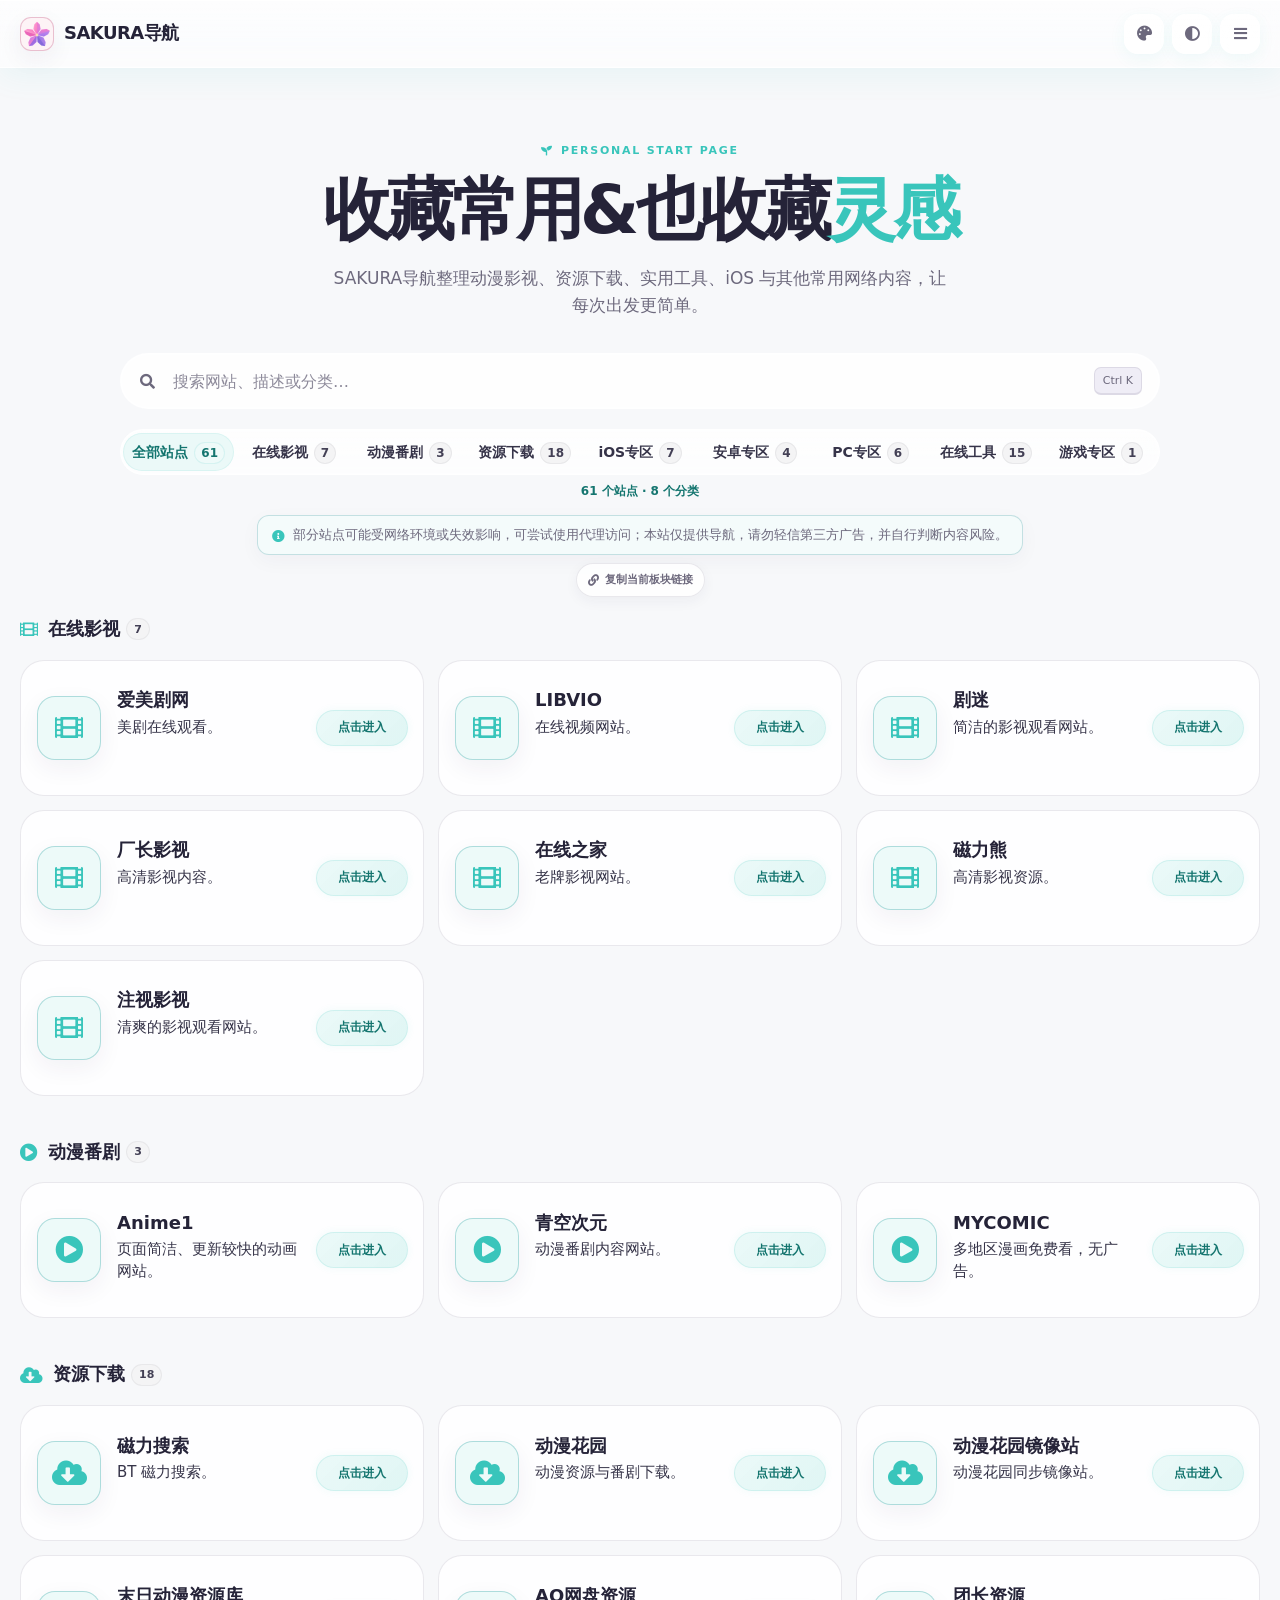
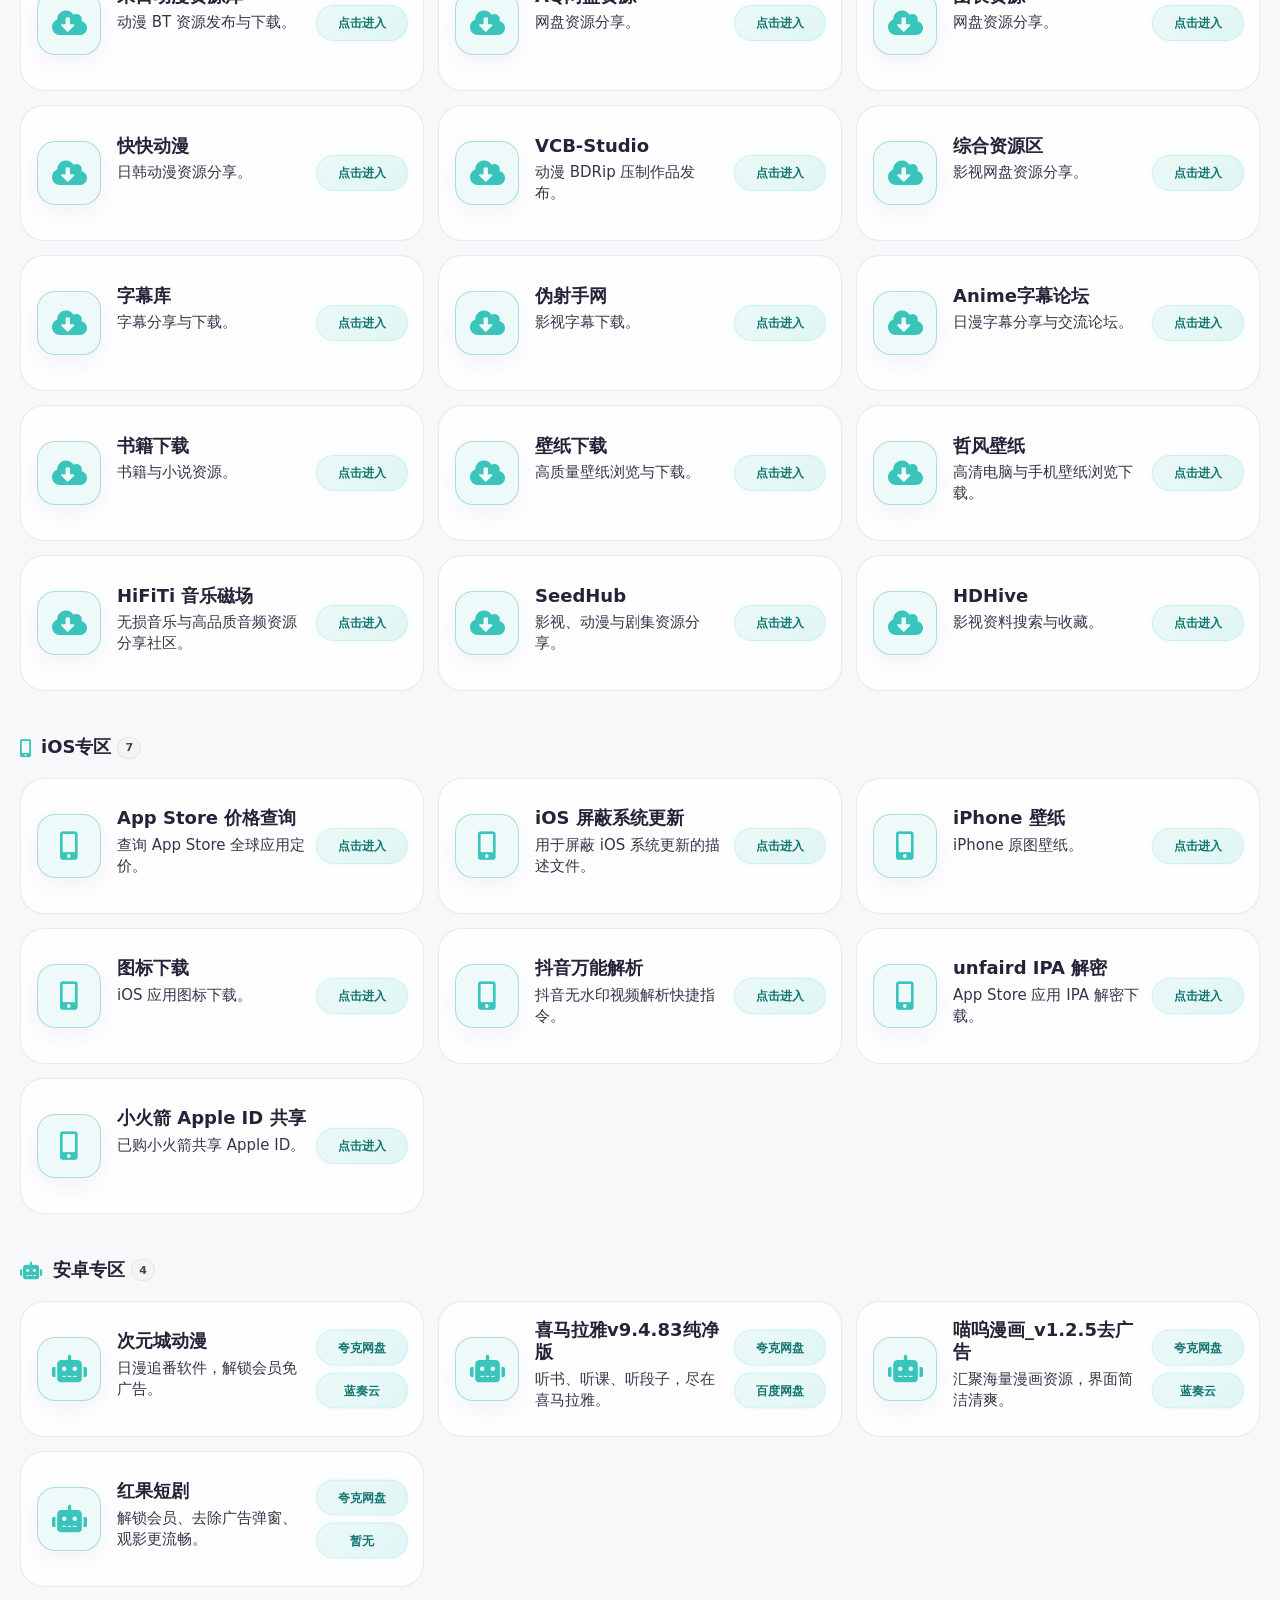
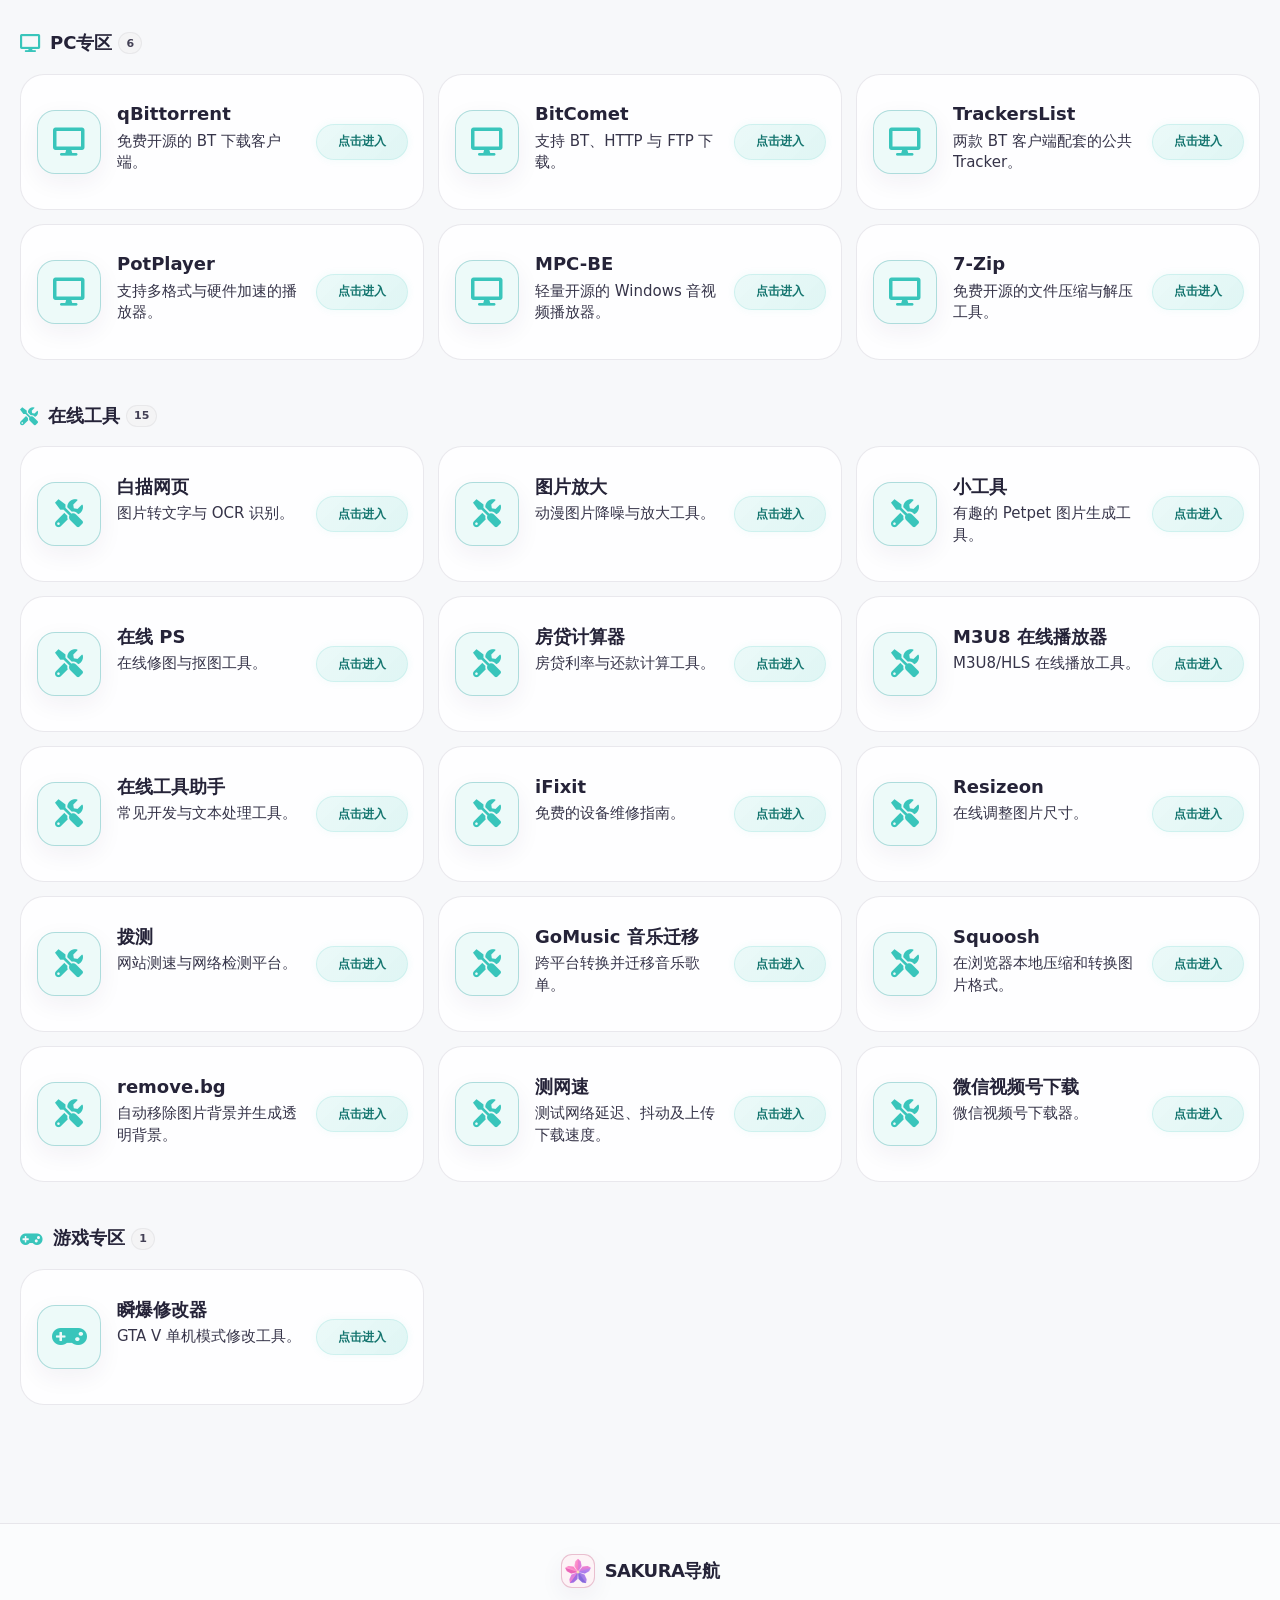
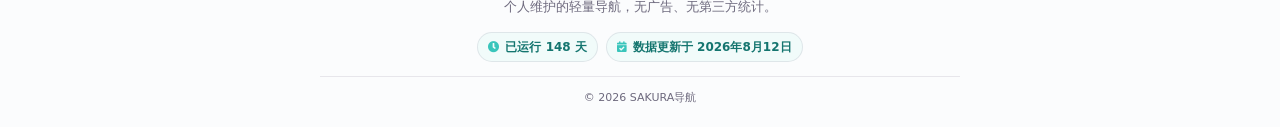
==== commit ca4f6b48: "Use neutral solid page backgrounds" ====
--- a/index.html
+++ b/index.html
@@ -5,7 +5,7 @@
   <meta name="viewport" content="width=device-width, initial-scale=1">
   <meta name="referrer" content="strict-origin-when-cross-origin">
   <meta name="color-scheme" content="light dark">
-  <meta name="theme-color" content="#e4eef4">
+  <meta name="theme-color" content="#f7f8fa">
   <title>SAKURA导航｜个人网址导航与网络收藏</title>
   <meta name="description" content="SAKURA导航是一个个人维护的网址导航站，整理动漫影视、资源下载、实用工具、iOS 与其他常用网络内容。">
   <meta name="keywords" content="SAKURA导航,个人导航,网址收藏,动漫影视,实用工具">
--- a/assets/css/sakura.css
+++ b/assets/css/sakura.css
@@ -1,10 +1,6 @@
 :root {
   color-scheme: light;
-  --bg: #e4eef4;
-  --page-ambient-glow: color-mix(in srgb, var(--primary) 5%, transparent);
-  --page-ambient-tint-strong: color-mix(in srgb, var(--primary) 2.4%, var(--bg));
-  --page-ambient-tint-middle: color-mix(in srgb, var(--primary) 1.8%, var(--bg));
-  --page-ambient-tint-lower: color-mix(in srgb, var(--primary) 1.4%, var(--bg));
+  --bg: #f7f8fa;
   --surface: rgba(255, 255, 255, 0.86);
   --surface-solid: #ffffff;
   --surface-soft: #efedf6;
@@ -46,11 +42,7 @@
 
 :root[data-theme="dark"] {
   color-scheme: dark;
-  --bg: #171a24;
-  --page-ambient-glow: color-mix(in srgb, var(--primary) 7%, transparent);
-  --page-ambient-tint-strong: color-mix(in srgb, var(--primary) 4.5%, var(--bg));
-  --page-ambient-tint-middle: color-mix(in srgb, var(--primary) 3.4%, var(--bg));
-  --page-ambient-tint-lower: color-mix(in srgb, var(--primary) 2.6%, var(--bg));
+  --bg: #0d0f14;
   --surface: rgba(33, 36, 49, 0.88);
   --surface-solid: #212431;
   --surface-soft: #292c3b;
@@ -60,7 +52,7 @@
   --primary: #63d8d0;
   --primary-strong: #9ae8e2;
   --primary-fill-strong: #9ae8e2;
-  --accent-foreground: #171a24;
+  --accent-foreground: #0d0f14;
   --pink: #f29ab6;
   --blue: #86afea;
   --danger: #f18ca1;
@@ -85,7 +77,7 @@
   --primary: #a99cf3;
   --primary-strong: #c4bbff;
   --primary-fill-strong: #c4bbff;
-  --accent-foreground: #171a24;
+  --accent-foreground: #0d0f14;
 }
 
 :root[data-color-theme="ocean"] {
@@ -179,6 +171,7 @@
 }
 
 html {
+  background: var(--bg);
   scroll-behavior: smooth;
   scroll-padding-top: calc(var(--header-height) + 20px);
   -webkit-text-size-adjust: 100%;
@@ -191,17 +184,6 @@
   margin: 0;
   color: var(--text);
   background: var(--bg);
-  background:
-    radial-gradient(ellipse 90% 30rem at 50% 0%, var(--page-ambient-glow), transparent 78%),
-    linear-gradient(180deg,
-      var(--page-ambient-tint-strong) 0%,
-      var(--bg) 20%,
-      var(--page-ambient-tint-middle) 40%,
-      var(--bg) 60%,
-      var(--page-ambient-tint-lower) 80%,
-      var(--bg) 100%);
-  background-repeat: no-repeat;
-  background-size: 100% 100%;
   font-family: Inter, "PingFang SC", "Microsoft YaHei", system-ui, -apple-system, BlinkMacSystemFont, "Segoe UI", sans-serif;
   font-size: 15px;
   line-height: 1.6;
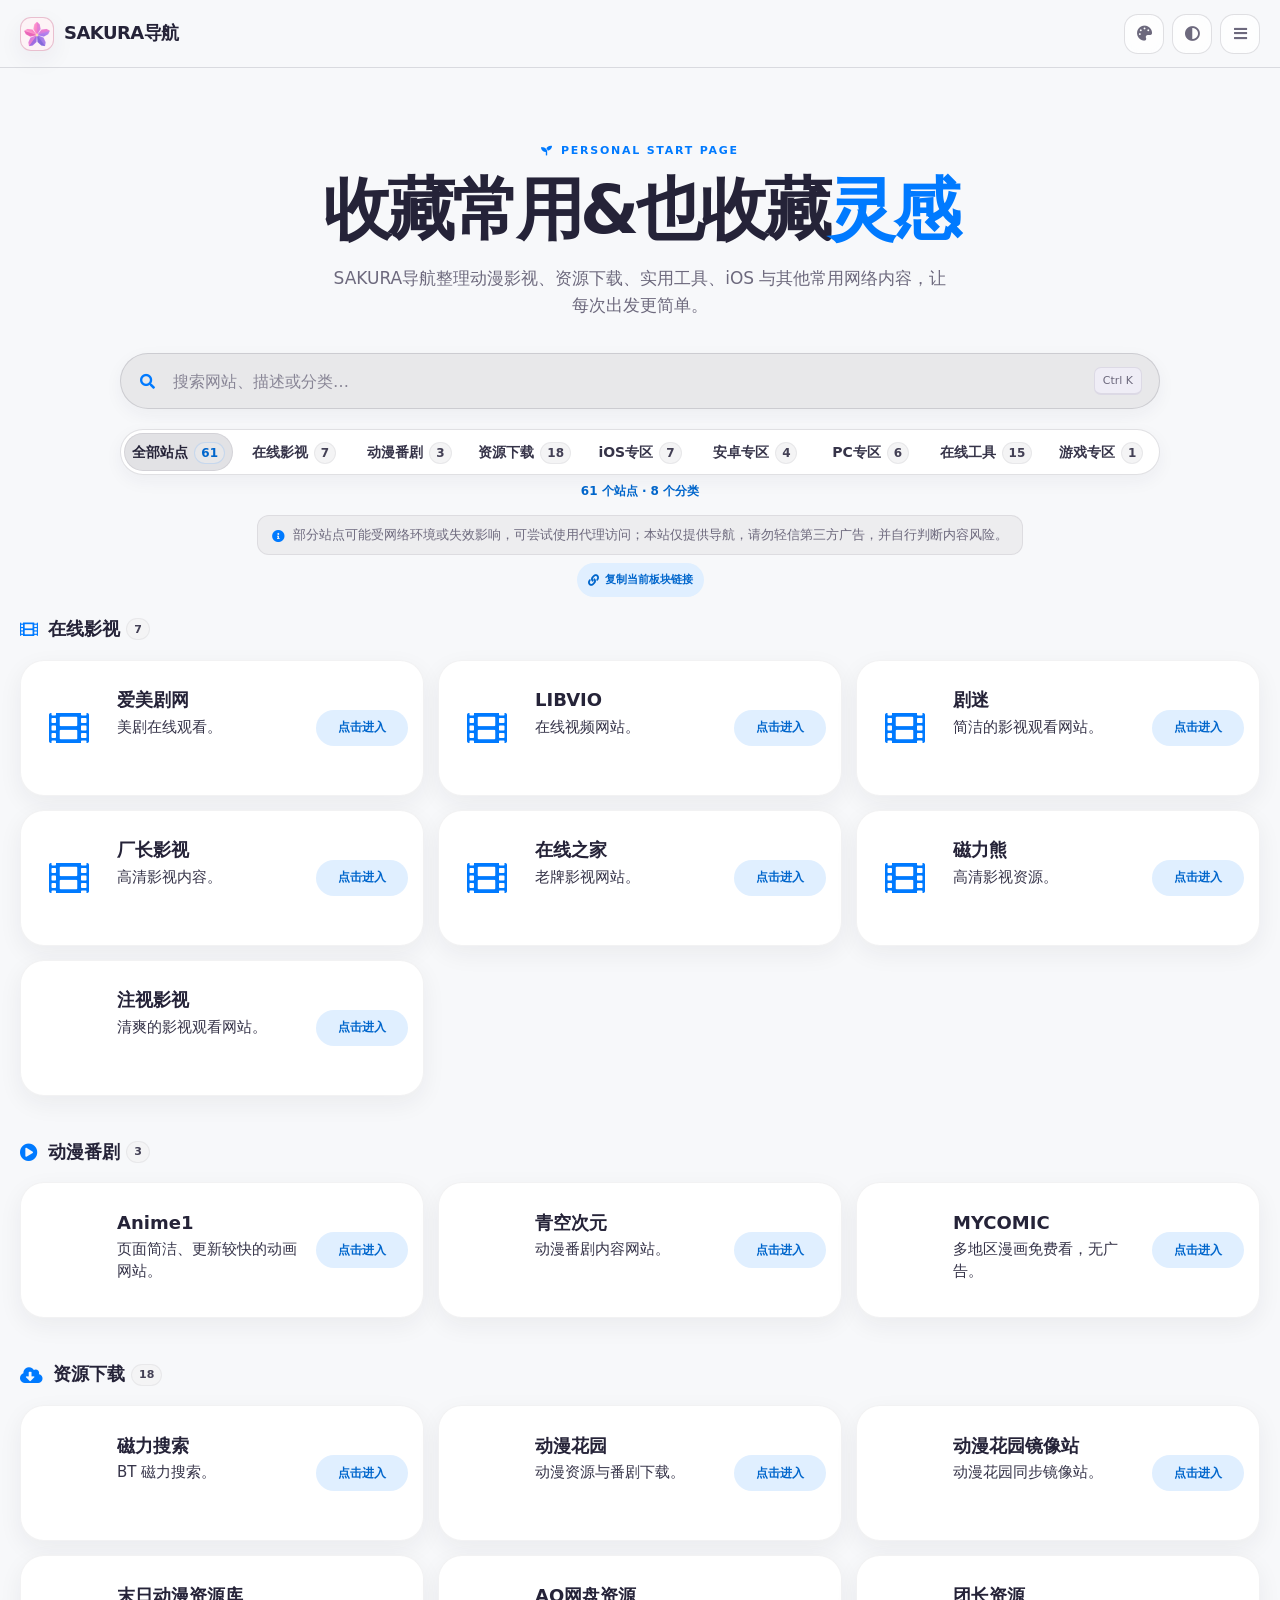
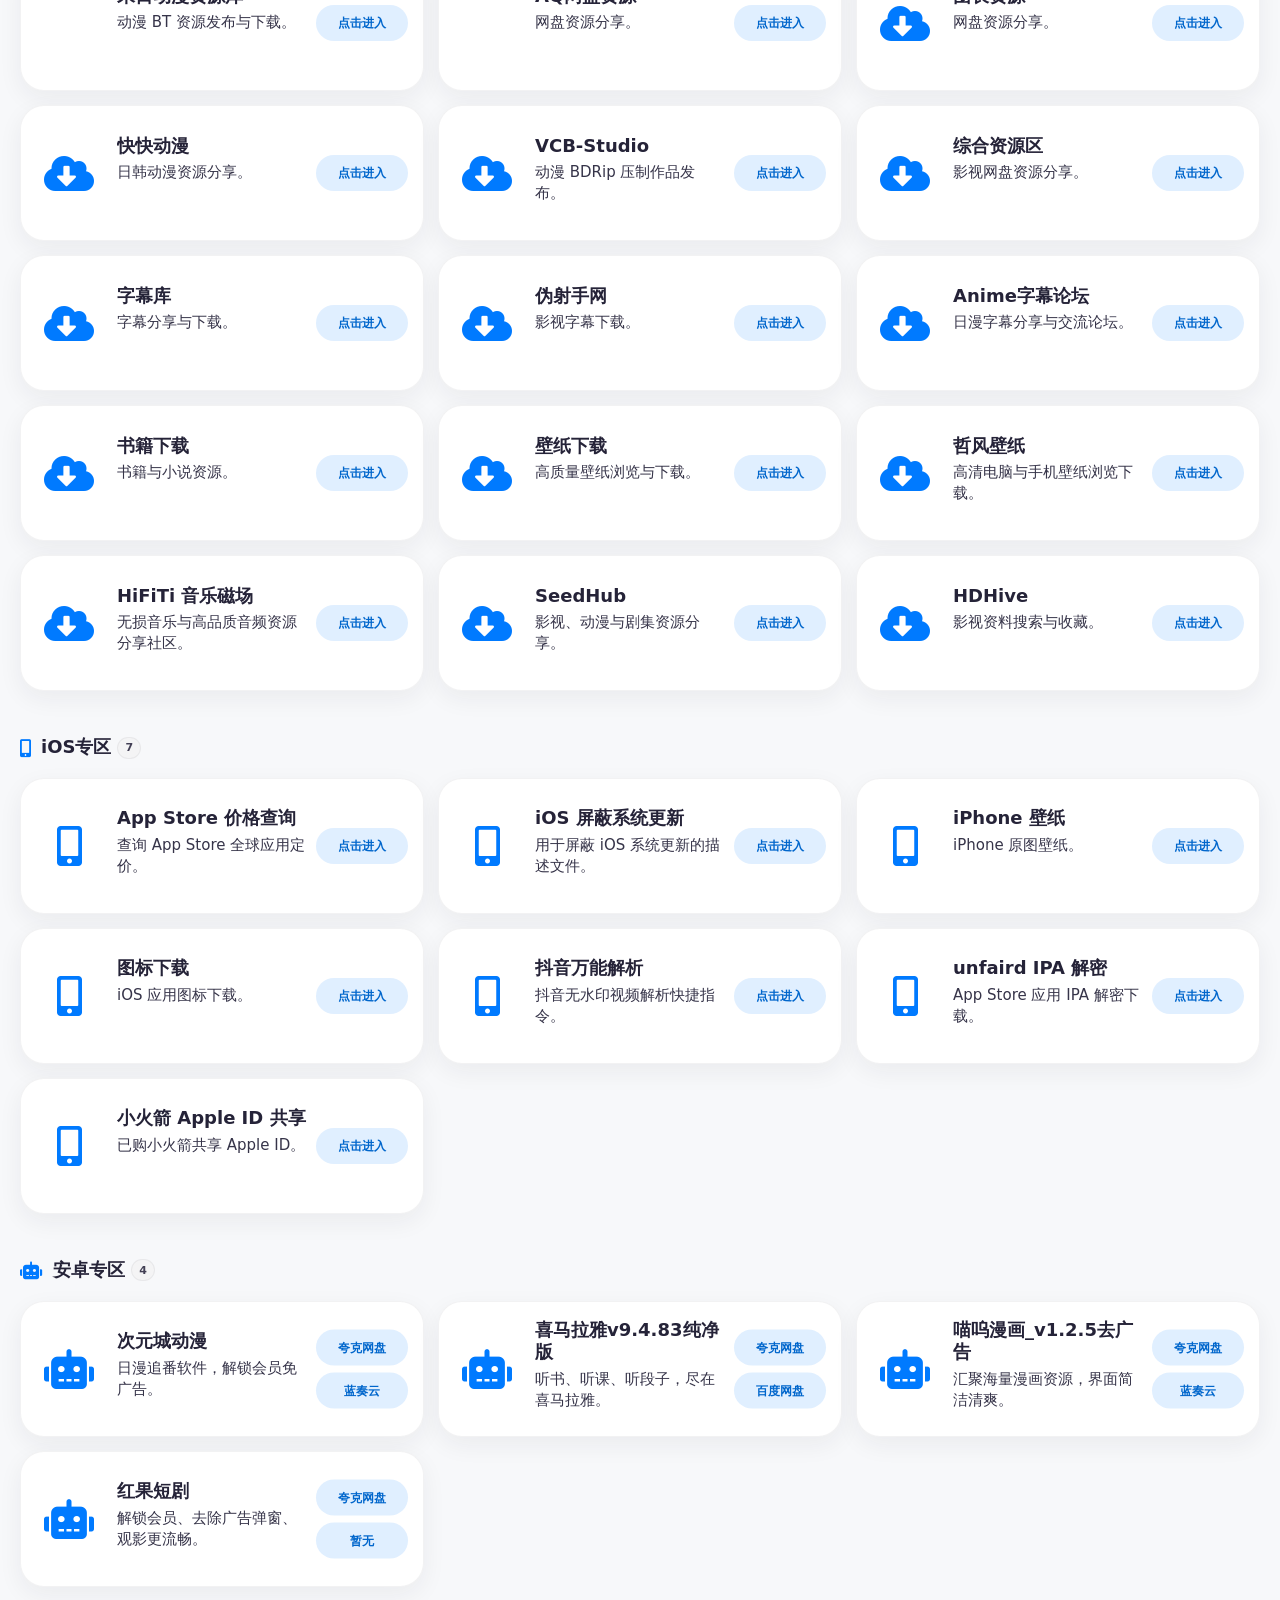
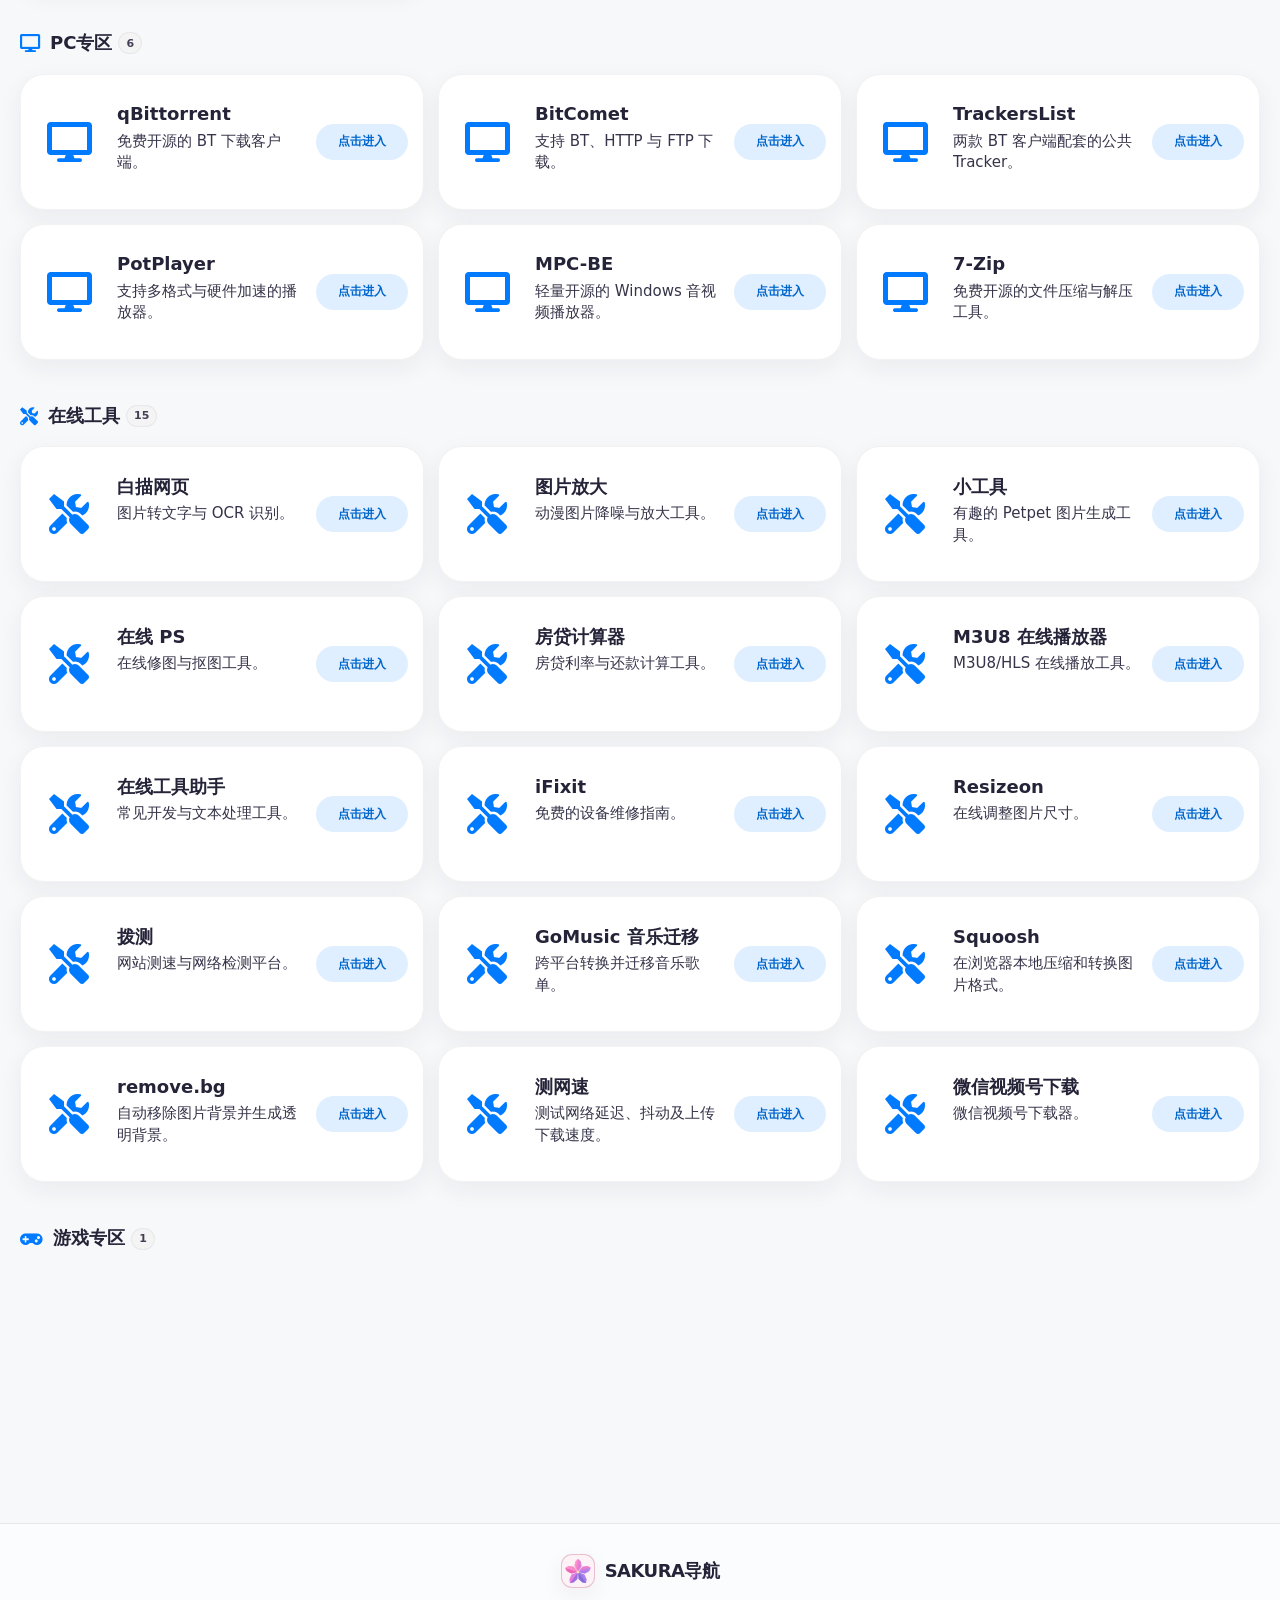
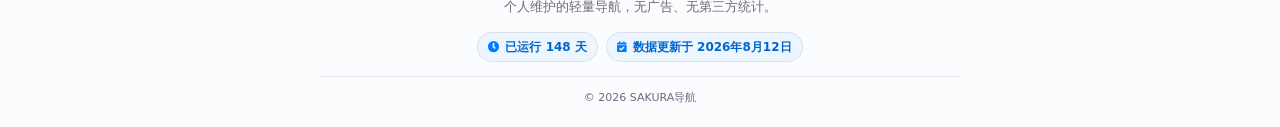
==== commit f84e0396: "Refine default theme and controls" ====
--- a/index.html
+++ b/index.html
@@ -54,7 +54,7 @@
 
       <div class="header-actions">
         <div class="color-theme-control" data-color-theme-control>
-          <button class="icon-button" type="button" data-color-theme-toggle aria-label="当前配色：初音绿；点击选择其他配色" title="配色：初音绿" aria-expanded="false" aria-controls="color-theme-panel">
+          <button class="icon-button" type="button" data-color-theme-toggle aria-label="当前配色：默认；点击选择其他配色" title="配色：默认" aria-expanded="false" aria-controls="color-theme-panel">
             <i class="fas fa-palette" aria-hidden="true"></i>
           </button>
           <div class="color-theme-panel" id="color-theme-panel" data-color-theme-panel role="radiogroup" aria-label="选择主题配色" hidden></div>
--- a/assets/css/sakura.css
+++ b/assets/css/sakura.css
@@ -7,10 +7,10 @@
   --text: #252338;
   --muted: #6d697d;
   --line: rgba(62, 54, 92, 0.11);
-  --primary: #39c5bb;
-  --primary-strong: #14756f;
-  --primary-fill-strong: #30afa6;
-  --accent-foreground: #0e3c38;
+  --primary: #007aff;
+  --primary-strong: #0066cc;
+  --primary-fill-strong: #0071e3;
+  --accent-foreground: #ffffff;
   --pink: #e985a7;
   --blue: #6f9ee8;
   --danger: #c9566f;
@@ -22,13 +22,34 @@
   --glass-border: rgba(255, 255, 255, 0.72);
   --glass-highlight: rgba(255, 255, 255, 0.82);
   --glass-shadow: 0 10px 32px rgba(45, 38, 77, 0.1), inset 0 1px 0 rgba(255, 255, 255, 0.76);
+  --layer-border: rgba(37, 35, 56, 0.14);
+  --card-bg: #ffffff;
+  --card-border: rgba(37, 35, 56, 0.06);
+  --card-shadow: 0 8px 24px rgba(37, 35, 56, 0.06);
+  --control-bg: rgba(255, 255, 255, 0.94);
+  --control-bg-hover: #f1f3f6;
+  --header-bg: rgba(247, 248, 250, 0.92);
+  --popup-bg: rgba(255, 255, 255, 0.9);
+  --glass-control-bg: rgba(255, 255, 255, 0.86);
+  --glass-control-bg-hover: rgba(255, 255, 255, 0.96);
+  --action-bg: color-mix(in srgb, var(--primary) 12%, var(--surface-solid));
+  --action-bg-hover: color-mix(in srgb, var(--primary) 18%, var(--surface-solid));
+  --action-bg-active: color-mix(in srgb, var(--primary) 24%, var(--surface-solid));
+  --search-bg: #e8e8ea;
+  --category-track-bg: #ffffff;
+  --category-selected-bg: #e2e2e5;
+  --notice-bg: #ededef;
+  --notice-border: rgba(37, 35, 56, 0.08);
+  --control-surface-shadow: 0 6px 18px rgba(45, 38, 77, 0.05);
+  --progress-track: rgba(37, 35, 56, 0.14);
+  --neutral-lift: 0 6px 18px rgba(45, 38, 77, 0.05);
   --sakura-icon-bg: color-mix(in srgb, var(--pink) 10%, var(--surface-solid));
   --sakura-icon-border: color-mix(in srgb, var(--pink) 35%, var(--line));
   --sakura-icon-shadow: var(--shadow-sm);
   --category-icon-color: var(--primary);
-  --category-icon-bg: color-mix(in srgb, var(--primary) 9%, var(--surface-solid));
-  --category-icon-border: color-mix(in srgb, var(--primary) 28%, var(--line));
-  --category-icon-shadow: var(--shadow-sm);
+  --category-icon-bg: #f3f5f7;
+  --category-icon-border: rgba(37, 35, 56, 0.12);
+  --category-icon-shadow: none;
   --radius-sm: 12px;
   --radius-md: 18px;
   --radius-lg: 26px;
@@ -49,9 +70,9 @@
   --text: #f2f0fa;
   --muted: #aaa7ba;
   --line: rgba(229, 224, 255, 0.1);
-  --primary: #63d8d0;
-  --primary-strong: #9ae8e2;
-  --primary-fill-strong: #9ae8e2;
+  --primary: #0a84ff;
+  --primary-strong: #64b5ff;
+  --primary-fill-strong: #0a84ff;
   --accent-foreground: #0d0f14;
   --pink: #f29ab6;
   --blue: #86afea;
@@ -64,6 +85,43 @@
   --glass-border: rgba(231, 226, 255, 0.18);
   --glass-highlight: rgba(255, 255, 255, 0.12);
   --glass-shadow: 0 12px 34px rgba(0, 0, 0, 0.26), inset 0 1px 0 rgba(255, 255, 255, 0.1);
+  --layer-border: rgba(229, 224, 255, 0.14);
+  --card-bg: #2c2c2e;
+  --card-border: rgba(255, 255, 255, 0.04);
+  --card-shadow: none;
+  --control-bg: rgba(33, 36, 49, 0.94);
+  --control-bg-hover: #292d38;
+  --header-bg: rgba(20, 22, 29, 0.92);
+  --popup-bg: rgba(35, 38, 48, 0.9);
+  --glass-control-bg: rgba(38, 41, 52, 0.88);
+  --glass-control-bg-hover: rgba(47, 51, 64, 0.96);
+  --action-bg: color-mix(in srgb, var(--primary) 16%, var(--card-bg));
+  --action-bg-hover: color-mix(in srgb, var(--primary) 23%, var(--card-bg));
+  --action-bg-active: color-mix(in srgb, var(--primary) 30%, var(--card-bg));
+  --search-bg: #2c2c2e;
+  --category-track-bg: #1c1c1e;
+  --category-selected-bg: #444446;
+  --notice-bg: #242426;
+  --notice-border: rgba(255, 255, 255, 0.06);
+  --control-surface-shadow: none;
+  --progress-track: rgba(229, 224, 255, 0.16);
+  --neutral-lift: 0 7px 20px rgba(0, 0, 0, 0.16);
+  --category-icon-bg: #252934;
+  --category-icon-border: rgba(229, 224, 255, 0.13);
+}
+
+:root[data-color-theme="miku"] {
+  --primary: #39c5bb;
+  --primary-strong: #14756f;
+  --primary-fill-strong: #30afa6;
+  --accent-foreground: #0e3c38;
+}
+
+:root[data-theme="dark"][data-color-theme="miku"] {
+  --primary: #63d8d0;
+  --primary-strong: #9ae8e2;
+  --primary-fill-strong: #9ae8e2;
+  --accent-foreground: #0d0f14;
 }
 
 :root[data-color-theme="purple"] {
@@ -261,13 +319,11 @@
   z-index: 100;
   top: 0;
   height: var(--header-height);
-  border-bottom: 1px solid var(--glass-border);
-  background:
-    linear-gradient(180deg, color-mix(in srgb, var(--glass-highlight) 34%, transparent), transparent 58%),
-    var(--glass-bg);
-  box-shadow: 0 8px 30px color-mix(in srgb, var(--primary) 8%, transparent), inset 0 1px 0 var(--glass-highlight);
-  backdrop-filter: blur(22px) saturate(155%);
-  -webkit-backdrop-filter: blur(22px) saturate(155%);
+  border-bottom: 1px solid var(--layer-border);
+  background: var(--header-bg);
+  box-shadow: none;
+  backdrop-filter: blur(24px) saturate(120%);
+  -webkit-backdrop-filter: blur(24px) saturate(120%);
 }
 
 .header-inner {
@@ -316,14 +372,12 @@
   gap: 3px;
   padding: 12px;
   visibility: hidden;
-  border: 1px solid var(--glass-border);
+  border: 1px solid var(--layer-border);
   border-radius: var(--apple-corner-panel);
-  background:
-    linear-gradient(180deg, color-mix(in srgb, var(--glass-highlight) 28%, transparent), transparent 56%),
-    color-mix(in srgb, var(--surface-solid) 94%, var(--glass-bg-strong));
-  box-shadow: var(--glass-shadow);
-  backdrop-filter: blur(20px) saturate(150%);
-  -webkit-backdrop-filter: blur(20px) saturate(150%);
+  background: var(--popup-bg);
+  box-shadow: 0 14px 36px rgba(20, 22, 31, 0.16);
+  backdrop-filter: blur(24px) saturate(120%);
+  -webkit-backdrop-filter: blur(24px) saturate(120%);
   opacity: 0;
   transform: translateY(-8px);
   transition: visibility 0.2s ease, opacity 0.2s ease, transform 0.2s ease;
@@ -375,18 +429,20 @@
   grid-template-columns: repeat(2, minmax(0, 1fr));
   gap: 7px;
   padding: 12px;
-  border: 1px solid var(--glass-border);
+  border: 1px solid var(--layer-border);
   border-radius: var(--apple-corner-panel);
-  background:
-    linear-gradient(180deg, color-mix(in srgb, var(--glass-highlight) 30%, transparent), transparent 54%),
-    var(--glass-bg-strong);
-  box-shadow: var(--glass-shadow);
-  backdrop-filter: blur(20px) saturate(150%);
-  -webkit-backdrop-filter: blur(20px) saturate(150%);
+  background: var(--popup-bg);
+  box-shadow: 0 14px 36px rgba(20, 22, 31, 0.16);
+  backdrop-filter: blur(24px) saturate(120%);
+  -webkit-backdrop-filter: blur(24px) saturate(120%);
 }
 
 .color-theme-panel[hidden] {
   display: none;
+}
+
+.color-theme-option:first-child {
+  grid-column: 1 / -1;
 }
 
 .color-theme-option {
@@ -442,26 +498,22 @@
   height: 40px;
   padding: 0;
   place-items: center;
-  border: 1px solid var(--glass-border);
+  border: 1px solid var(--layer-border);
   border-radius: var(--apple-corner-control);
   color: var(--muted);
-  background:
-    linear-gradient(180deg, color-mix(in srgb, var(--glass-highlight) 30%, transparent), transparent 62%),
-    var(--glass-bg-strong);
-  box-shadow: inset 0 0 0 1px color-mix(in srgb, var(--glass-highlight) 48%, transparent), 0 5px 16px color-mix(in srgb, var(--primary) 7%, transparent);
-  backdrop-filter: blur(12px) saturate(140%);
-  -webkit-backdrop-filter: blur(12px) saturate(140%);
+  background: var(--glass-control-bg);
+  box-shadow: none;
+  backdrop-filter: blur(16px) saturate(120%);
+  -webkit-backdrop-filter: blur(16px) saturate(120%);
   transition: color 0.2s ease, border-color 0.2s ease, background-color 0.2s ease, box-shadow 0.2s ease, transform 0.2s ease;
 }
 
 .icon-button:hover {
-  border-color: color-mix(in srgb, var(--primary) 30%, var(--line));
+  border-color: var(--layer-border);
   color: var(--primary-strong);
-  background:
-    linear-gradient(180deg, color-mix(in srgb, var(--glass-highlight) 48%, transparent), transparent 60%),
-    color-mix(in srgb, var(--primary) 10%, var(--glass-bg-strong));
-  box-shadow: inset 0 0 0 1px color-mix(in srgb, var(--glass-highlight) 62%, transparent), 0 7px 20px color-mix(in srgb, var(--primary) 13%, transparent);
-  transform: translateY(-1px);
+  background: var(--glass-control-bg-hover);
+  box-shadow: none;
+  transform: none;
 }
 
 .menu-toggle {
@@ -527,7 +579,7 @@
   position: absolute;
   z-index: 1;
   left: 20px;
-  color: var(--muted);
+  color: var(--primary);
   pointer-events: none;
 }
 
@@ -535,11 +587,10 @@
   width: 100%;
   height: 56px;
   padding: 0 126px 0 52px;
-  border: 1px solid var(--glass-border);
+  border: 1px solid var(--layer-border);
   border-radius: 999px;
-  background: var(--surface-solid);
-  background: color-mix(in srgb, var(--surface-solid) 58%, var(--glass-bg));
-  box-shadow: inset 0 0 0 1px color-mix(in srgb, var(--glass-highlight) 42%, transparent);
+  background: var(--search-bg);
+  box-shadow: var(--control-surface-shadow);
   font-size: 16px;
   appearance: none;
 }
@@ -553,9 +604,10 @@
 }
 
 .search-input:focus {
-  border-color: color-mix(in srgb, var(--primary) 55%, var(--line));
-  outline: none;
-  box-shadow: inset 0 0 0 1px color-mix(in srgb, var(--glass-highlight) 52%, transparent), 0 0 0 4px color-mix(in srgb, var(--primary) 10%, transparent);
+  border-color: color-mix(in srgb, var(--primary) 46%, var(--layer-border));
+  outline: 2px solid color-mix(in srgb, var(--primary) 24%, transparent);
+  outline-offset: 2px;
+  box-shadow: var(--neutral-lift), inset 0 0 0 1px color-mix(in srgb, var(--glass-highlight) 52%, transparent);
 }
 
 .search-shortcut {
@@ -628,7 +680,7 @@
   flex: 0 0 auto;
   min-height: 38px;
   padding: 7px 14px;
-  border: 1px solid var(--glass-border);
+  border: 1px solid var(--layer-border);
   border-radius: 999px;
   color: var(--muted);
   background:
@@ -753,12 +805,12 @@
   max-width: 100%;
   gap: 4px;
   padding: 2px;
-  border: 1px solid var(--glass-border);
+  border: 1px solid var(--layer-border);
   border-radius: 999px;
   background:
     linear-gradient(180deg, color-mix(in srgb, var(--glass-highlight) 32%, transparent), transparent 60%),
     var(--glass-bg);
-  box-shadow: var(--glass-shadow);
+  box-shadow: var(--neutral-lift), inset 0 0 0 1px color-mix(in srgb, var(--glass-highlight) 48%, transparent);
   backdrop-filter: blur(18px) saturate(150%);
   -webkit-backdrop-filter: blur(18px) saturate(150%);
   overscroll-behavior-inline: contain;
@@ -815,11 +867,11 @@
   gap: 8px;
   margin: 0 auto 12px;
   padding: 10px 16px;
-  border: 1px solid color-mix(in srgb, var(--primary) 18%, var(--line));
+  border: 1px solid var(--notice-border);
   border-radius: var(--radius-sm);
   color: var(--muted);
-  background: color-mix(in srgb, var(--primary) 5%, var(--surface));
-  box-shadow: 0 6px 20px rgba(45, 38, 77, 0.04);
+  background: var(--notice-bg);
+  box-shadow: none;
   font-size: 12px;
   line-height: 1.7;
   text-align: center;
@@ -1112,30 +1164,34 @@
   justify-content: center;
   gap: 6px;
   padding: 6px 11px;
-  border: 1px solid var(--line);
+  border: 0;
   border-radius: 999px;
-  color: var(--muted);
-  background: color-mix(in srgb, var(--surface) 92%, transparent);
-  box-shadow: 0 4px 14px rgba(45, 38, 77, 0.05);
+  color: var(--primary-strong);
+  background: var(--action-bg);
+  box-shadow: none;
   font-size: 11px;
   font-weight: 700;
-  transition: color 0.2s ease, border-color 0.2s ease, background-color 0.2s ease, transform 0.2s ease;
+  transition: color 0.2s ease, background-color 0.2s ease;
 }
 
 .utility-button:hover {
-  border-color: color-mix(in srgb, var(--primary) 32%, var(--line));
   color: var(--primary-strong);
-  background: var(--surface-solid);
-  transform: translateY(-1px);
+  background: var(--action-bg-hover);
+  transform: none;
+}
+
+.utility-button:active {
+  background: var(--action-bg-active);
+  transform: none;
+}
+
+.utility-button:focus-visible {
+  outline: 3px solid color-mix(in srgb, var(--primary) 24%, transparent);
+  outline-offset: 2px;
 }
 
 .utility-button[hidden] {
   display: none;
-}
-
-.history-clear-button:hover {
-  border-color: color-mix(in srgb, var(--danger) 30%, var(--line));
-  color: var(--danger);
 }
 
 .utility-status {
@@ -1218,11 +1274,10 @@
   gap: 16px;
   padding: 16px;
   overflow: hidden;
-  border: 1px solid var(--line);
+  border: 1px solid var(--card-border);
   border-radius: var(--apple-corner-card);
-  background: var(--surface);
-  box-shadow: none;
-  transition: border-color 0.22s ease, box-shadow 0.22s ease;
+  background: var(--card-bg);
+  box-shadow: var(--card-shadow);
 }
 
 .site-card-link::after {
@@ -1272,51 +1327,47 @@
   justify-content: center;
   padding: 8px 9px;
   overflow: hidden;
-  border: 1px solid color-mix(in srgb, var(--primary) 22%, var(--glass-border));
+  border: 0;
   border-radius: 999px;
   color: var(--primary-strong);
-  background: linear-gradient(
-    135deg,
-    color-mix(in srgb, var(--primary) 10%, var(--glass-bg-strong)),
-    color-mix(in srgb, var(--primary) 16%, var(--glass-bg-strong))
-  );
-  box-shadow: 0 0 9px color-mix(in srgb, var(--primary) 7%, transparent);
+  background: var(--action-bg);
+  box-shadow: none;
   font-size: 12px;
   font-weight: 780;
   line-height: 1.2;
   text-align: center;
   text-overflow: ellipsis;
   white-space: nowrap;
-  transition: border-color 0.2s ease, color 0.2s ease, background-color 0.2s ease, box-shadow 0.2s ease, transform 0.2s ease;
+  transition: color 0.2s ease, background-color 0.2s ease;
 }
 
 .site-card-action:focus-visible {
-  border-color: color-mix(in srgb, var(--primary) 58%, var(--line));
-  color: var(--accent-foreground);
-  background: linear-gradient(135deg, var(--primary-fill-strong), var(--primary));
-  box-shadow: 0 0 0 3px color-mix(in srgb, var(--primary) 18%, transparent), 0 0 13px color-mix(in srgb, var(--primary) 16%, transparent);
-  outline: none;
-  transform: translateY(-1px);
+  color: var(--primary-strong);
+  background: var(--action-bg-hover);
+  box-shadow: none;
+  outline: 3px solid color-mix(in srgb, var(--primary) 24%, transparent);
+  outline-offset: 2px;
+  transform: none;
 }
 
 @media (hover: hover) and (pointer: fine) {
   .site-card-action:hover {
-    border-color: color-mix(in srgb, var(--primary) 58%, var(--line));
-    color: var(--accent-foreground);
-    background: linear-gradient(135deg, var(--primary-fill-strong), var(--primary));
-    box-shadow: 0 0 13px color-mix(in srgb, var(--primary) 16%, transparent);
-    transform: translateY(-1px);
+    color: var(--primary-strong);
+    background: var(--action-bg-hover);
+    box-shadow: none;
+    transform: none;
   }
 }
 
 .site-card-action:active {
-  transform: scale(0.97);
+  background: var(--action-bg-active);
+  transform: none;
 }
 
 .site-card-action.is-disabled,
 .site-card-action.is-disabled:hover,
 .site-card-action.is-disabled:active {
-  border-color: var(--line);
+  border: 0;
   color: var(--muted);
   background: var(--surface-soft);
   box-shadow: none;
@@ -1331,18 +1382,18 @@
   width: 64px;
   height: 64px;
   place-items: center;
-  border: 1px solid var(--category-icon-border);
-  border-radius: var(--apple-corner-icon);
+  border: 0;
+  border-radius: 0;
   color: var(--category-icon-color);
-  background: var(--category-icon-bg);
-  box-shadow: var(--category-icon-shadow);
+  background: transparent;
+  box-shadow: none;
   transform: translate3d(0, 0, 0) rotate(0) scale(1);
   transform-origin: center;
   transition: transform 280ms cubic-bezier(0.22, 1, 0.36, 1);
 }
 
 .site-icon i {
-  font-size: 28px;
+  font-size: 40px;
   line-height: 1;
 }
 
@@ -1729,18 +1780,59 @@
 }
 
 .back-to-top {
+  --scroll-progress: 0deg;
   position: fixed;
   z-index: 60;
   right: 16px;
   bottom: 16px;
-  width: 38px;
-  height: 38px;
-  background: var(--surface-solid);
-  background: color-mix(in srgb, var(--surface-solid) 92%, transparent);
-  box-shadow: inset 0 0 0 1px color-mix(in srgb, var(--glass-highlight) 42%, transparent), 0 4px 14px color-mix(in srgb, var(--primary) 7%, transparent);
+  width: 44px;
+  height: 44px;
+  padding: 2px;
+  overflow: hidden;
+  border: 0;
+  border-radius: 50%;
+  color: var(--muted);
+  background: conic-gradient(from -90deg, var(--primary) var(--scroll-progress), var(--progress-track) 0);
+  box-shadow: none;
+  backdrop-filter: none;
+  -webkit-backdrop-filter: none;
+  isolation: isolate;
   visibility: hidden;
   opacity: 0;
   transform: translateY(10px);
+}
+
+.back-to-top::before {
+  position: absolute;
+  z-index: 0;
+  inset: 2px;
+  border: 1px solid var(--layer-border);
+  border-radius: 50%;
+  background: var(--control-bg);
+  content: "";
+}
+
+.back-to-top i {
+  position: relative;
+  z-index: 1;
+}
+
+.back-to-top:hover {
+  border: 0;
+  color: var(--primary-strong);
+  background: conic-gradient(from -90deg, var(--primary) var(--scroll-progress), var(--progress-track) 0);
+  box-shadow: none;
+  transform: translateY(0);
+}
+
+.back-to-top:hover::before {
+  background: var(--control-bg-hover);
+}
+
+.back-to-top:focus-visible {
+  box-shadow: none;
+  outline: 3px solid color-mix(in srgb, var(--primary) 28%, transparent);
+  outline-offset: 3px;
 }
 
 .back-to-top.is-visible {
@@ -1810,15 +1902,19 @@
 
   .site-header,
   .site-nav,
-  .color-theme-panel,
+  .color-theme-panel {
+    backdrop-filter: blur(18px) saturate(120%);
+    -webkit-backdrop-filter: blur(18px) saturate(120%);
+  }
+
   .category-bar {
     backdrop-filter: blur(14px) saturate(135%);
     -webkit-backdrop-filter: blur(14px) saturate(135%);
   }
 
   .icon-button {
-    backdrop-filter: blur(10px) saturate(130%);
-    -webkit-backdrop-filter: blur(10px) saturate(130%);
+    backdrop-filter: blur(14px) saturate(120%);
+    -webkit-backdrop-filter: blur(14px) saturate(120%);
   }
 
   .site-nav {
@@ -1985,7 +2081,7 @@
     overflow-x: auto;
     overflow-y: hidden;
     padding: 2px;
-    border: 1px solid var(--glass-border);
+    border: 1px solid var(--layer-border);
     border-radius: 999px;
     background:
       linear-gradient(180deg, color-mix(in srgb, var(--glass-highlight) 32%, transparent), transparent 60%),
@@ -2070,11 +2166,10 @@
     flex-basis: 60px;
     width: 60px;
     height: 60px;
-    border-radius: var(--apple-corner-icon);
   }
 
   .site-icon i {
-    font-size: 26px;
+    font-size: 40px;
   }
 
   .feature-list {
@@ -2124,7 +2219,7 @@
   .nav-link,
   .color-theme-panel,
   .color-theme-option,
-  .icon-button,
+  .icon-button:not(.back-to-top),
   .access-notice,
   .hidden-world-title-icon,
   .hidden-world-welcome,
@@ -2132,7 +2227,6 @@
   .hidden-world-empty,
   .app-fallback,
   .site-card-link,
-  .site-icon,
   .empty-state,
   .prose-card,
   .feature-list li,
@@ -2195,7 +2289,7 @@
   }
 
   .site-icon i {
-    font-size: 23px;
+    font-size: 36px;
   }
 
   .site-card-title {
@@ -2239,7 +2333,7 @@
   }
 
   .site-icon i {
-    font-size: 21px;
+    font-size: 34px;
   }
 
   .site-card-title {
@@ -2275,18 +2369,17 @@
   }
 }
 
-/* iOS-style category control: one flat theme indicator slides beneath stable labels. */
+/* Telegram-style category control: one flat neutral indicator slides beneath stable labels. */
 .category-bar {
   position: relative;
   isolation: isolate;
-  background:
-    linear-gradient(180deg, color-mix(in srgb, var(--glass-highlight) 34%, transparent), transparent 62%),
-    color-mix(in srgb, var(--surface-solid) 38%, var(--glass-bg));
-  box-shadow: inset 0 0 0 1px color-mix(in srgb, var(--glass-highlight) 48%, transparent);
+  background: var(--category-track-bg);
+  box-shadow: var(--control-surface-shadow);
 }
 
 .category-bar {
   --segmented-indicator-inset: 3px;
+  --segmented-indicator-edge-inset: 1px;
 }
 
 .segmented-indicator {
@@ -2296,9 +2389,9 @@
   bottom: var(--segmented-indicator-inset);
   left: 0;
   width: var(--segmented-indicator-width, 0px);
-  border: 1px solid color-mix(in srgb, var(--primary) 10%, transparent);
+  border: 1px solid var(--notice-border);
   border-radius: 999px;
-  background: color-mix(in srgb, var(--primary) 10%, var(--surface-solid));
+  background: var(--category-selected-bg);
   box-shadow: none;
   opacity: 0;
   pointer-events: none;
@@ -2328,15 +2421,15 @@
 
 .category-bar .filter-chip:hover {
   border-color: transparent;
-  color: var(--primary-strong);
-  background: color-mix(in srgb, var(--primary) 7%, transparent);
+  color: var(--text);
+  background: color-mix(in srgb, var(--text) 5%, transparent);
   box-shadow: none;
 }
 
 .category-bar .filter-chip.is-active,
 .category-bar .filter-chip[aria-pressed="true"] {
   border-color: transparent;
-  color: var(--primary-strong);
+  color: var(--text);
   background: transparent;
   box-shadow: none;
   transform: none;
@@ -2354,12 +2447,17 @@
 }
 
 @supports not ((backdrop-filter: blur(1px)) or (-webkit-backdrop-filter: blur(1px))) {
-  .site-header,
+  .site-header {
+    background: var(--header-bg);
+  }
+
   .site-nav,
-  .color-theme-panel,
-  .category-bar,
+  .color-theme-panel {
+    background: var(--popup-bg);
+  }
+
   .icon-button {
-    background: var(--glass-bg-fallback);
+    background: var(--glass-control-bg);
   }
 }
 
@@ -2368,8 +2466,8 @@
   :root {
     --sakura-icon-bg: var(--surface-solid);
     --sakura-icon-border: var(--line);
-    --category-icon-bg: var(--surface-solid);
-    --category-icon-border: var(--primary);
+    --category-icon-bg: var(--surface-soft);
+    --category-icon-border: var(--layer-border);
   }
 
   body {
@@ -2380,14 +2478,24 @@
     outline: 3px solid var(--primary);
   }
 
-  .site-header,
-  .site-nav,
-  .color-theme-panel,
   .category-bar,
   .icon-button {
-    border-color: var(--line);
+    border-color: var(--layer-border);
     background: var(--glass-bg-fallback);
-    box-shadow: var(--shadow-sm);
+    box-shadow: none;
+  }
+
+  .site-header {
+    border-color: var(--layer-border);
+    background: var(--header-bg);
+    box-shadow: none;
+  }
+
+  .site-nav,
+  .color-theme-panel {
+    border-color: var(--layer-border);
+    background: var(--popup-bg);
+    box-shadow: none;
   }
 
   .nav-link:hover,
@@ -2396,9 +2504,9 @@
   .color-theme-option:hover,
   .color-theme-option:focus-visible,
   .color-theme-option.is-active {
-    border-color: var(--primary);
+    border-color: var(--layer-border);
     color: var(--primary-strong);
-    background: var(--surface-solid);
+    background: var(--control-bg-hover);
   }
 
   .color-theme-swatch {
@@ -2415,7 +2523,7 @@
 
   .search-input:focus {
     border-color: var(--primary);
-    box-shadow: var(--shadow-sm);
+    box-shadow: var(--neutral-lift);
   }
 
   .filter-chip {
@@ -2454,13 +2562,13 @@
   }
 
   .category-bar {
-    background: var(--glass-bg-fallback);
-    box-shadow: inset 0 0 0 1px var(--line);
+    background: var(--category-track-bg);
+    box-shadow: var(--control-surface-shadow);
   }
 
   .segmented-indicator {
-    border-color: transparent;
-    background: var(--surface-soft);
+    border-color: var(--notice-border);
+    background: var(--category-selected-bg);
     box-shadow: none;
   }
 
@@ -2474,7 +2582,7 @@
 
   .category-bar .filter-chip.is-active,
   .category-bar .filter-chip[aria-pressed="true"] {
-    color: var(--primary-strong);
+    color: var(--text);
   }
 
   .category-bar .filter-chip.is-active .filter-chip-count,
@@ -2484,7 +2592,6 @@
     background: var(--surface-solid);
   }
 
-  .access-notice,
   .app-fallback,
   .empty-state,
   .hidden-world-empty {
@@ -2493,7 +2600,12 @@
     box-shadow: var(--shadow-sm);
   }
 
-  .utility-button,
+  .access-notice {
+    border-color: var(--notice-border);
+    background: var(--notice-bg);
+    box-shadow: none;
+  }
+
   .hidden-world-exit,
   .empty-reset-button {
     border-color: var(--line);
@@ -2502,7 +2614,6 @@
     box-shadow: var(--shadow-sm);
   }
 
-  .utility-button:hover,
   .hidden-world-exit:hover,
   .empty-reset-button:hover {
     border-color: var(--primary);
@@ -2510,6 +2621,21 @@
     background: var(--primary);
   }
 
+  .utility-button {
+    border: 0;
+    color: var(--primary-strong);
+    background: var(--control-bg);
+    box-shadow: none;
+  }
+
+  .utility-button:hover,
+  .utility-button:active {
+    border: 0;
+    color: var(--primary-strong);
+    background: var(--control-bg-hover);
+    box-shadow: none;
+  }
+
   .hidden-world-title-icon,
   .hidden-world-welcome-icon {
     border-color: var(--primary);
@@ -2537,31 +2663,33 @@
   }
 
   .site-card-link {
-    box-shadow: var(--shadow-sm);
+    border-color: var(--card-border);
+    background: var(--card-bg);
+    box-shadow: var(--card-shadow);
   }
 
   .site-card-action {
-    border-color: var(--primary);
+    border: 0;
     color: var(--primary-strong);
-    background: var(--surface-solid);
-    box-shadow: var(--shadow-sm);
+    background: var(--control-bg);
+    box-shadow: none;
   }
 
   .site-card-action:focus-visible {
-    border-color: var(--primary);
-    color: var(--accent-foreground);
-    background: var(--primary);
-    box-shadow: var(--shadow-sm);
+    border: 0;
+    color: var(--primary-strong);
+    background: var(--control-bg-hover);
+    box-shadow: none;
     outline: 3px solid var(--primary);
     outline-offset: 2px;
   }
 
   @media (hover: hover) and (pointer: fine) {
     .site-card-action:hover {
-      border-color: var(--primary);
-      color: var(--accent-foreground);
-      background: var(--primary);
-      box-shadow: var(--shadow-sm);
+      border: 0;
+      color: var(--primary-strong);
+      background: var(--control-bg-hover);
+      box-shadow: none;
     }
   }
 
@@ -2570,22 +2698,27 @@
     box-shadow: var(--shadow-md);
   }
 
-  .history-clear-button:hover {
-    border-color: var(--danger);
-  }
-
   .site-footer {
     background: var(--surface);
   }
 }
 
 @media (prefers-reduced-transparency: reduce) {
-  .site-header,
+  .site-header {
+    background: var(--header-bg);
+    backdrop-filter: none;
+    -webkit-backdrop-filter: none;
+  }
+
   .site-nav,
-  .color-theme-panel,
-  .category-bar,
+  .color-theme-panel {
+    background: var(--popup-bg);
+    backdrop-filter: none;
+    -webkit-backdrop-filter: none;
+  }
+
   .icon-button {
-    background: var(--glass-bg-fallback);
+    background: var(--glass-control-bg);
     backdrop-filter: none;
     -webkit-backdrop-filter: none;
   }
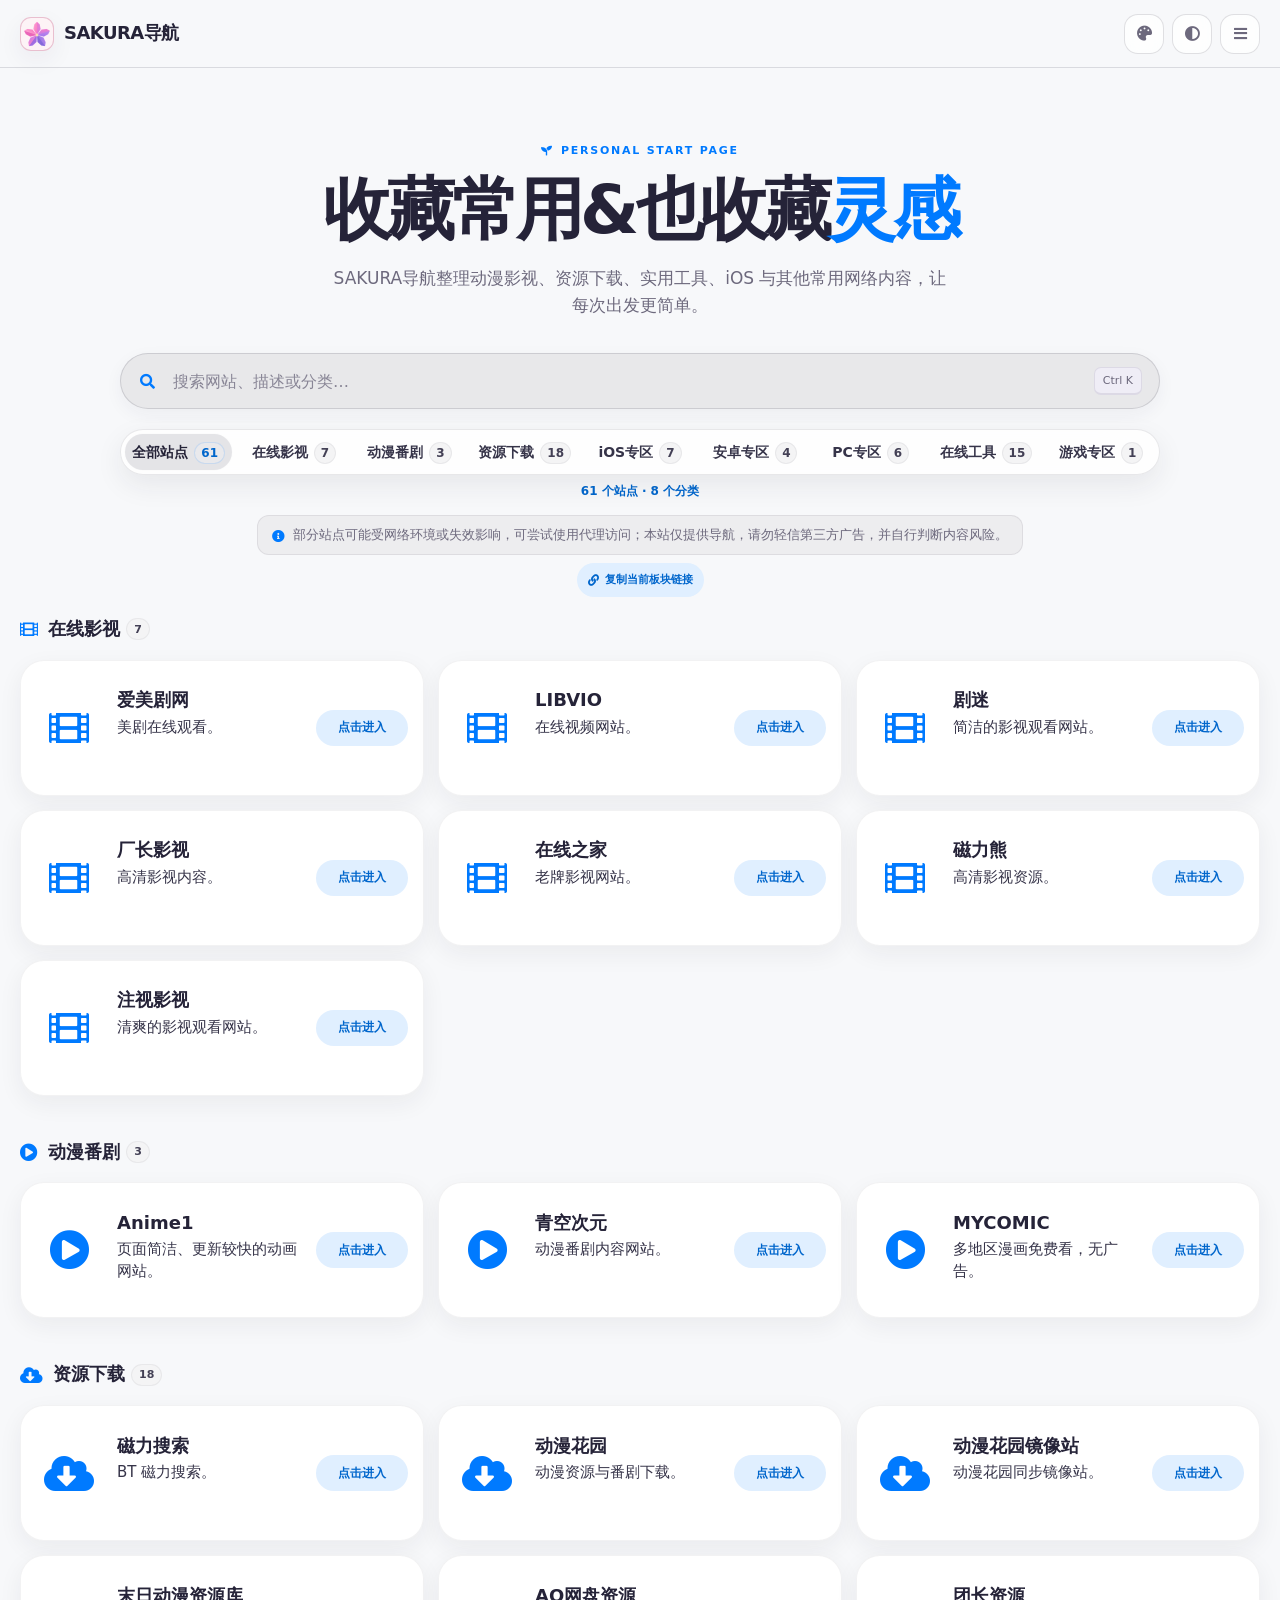
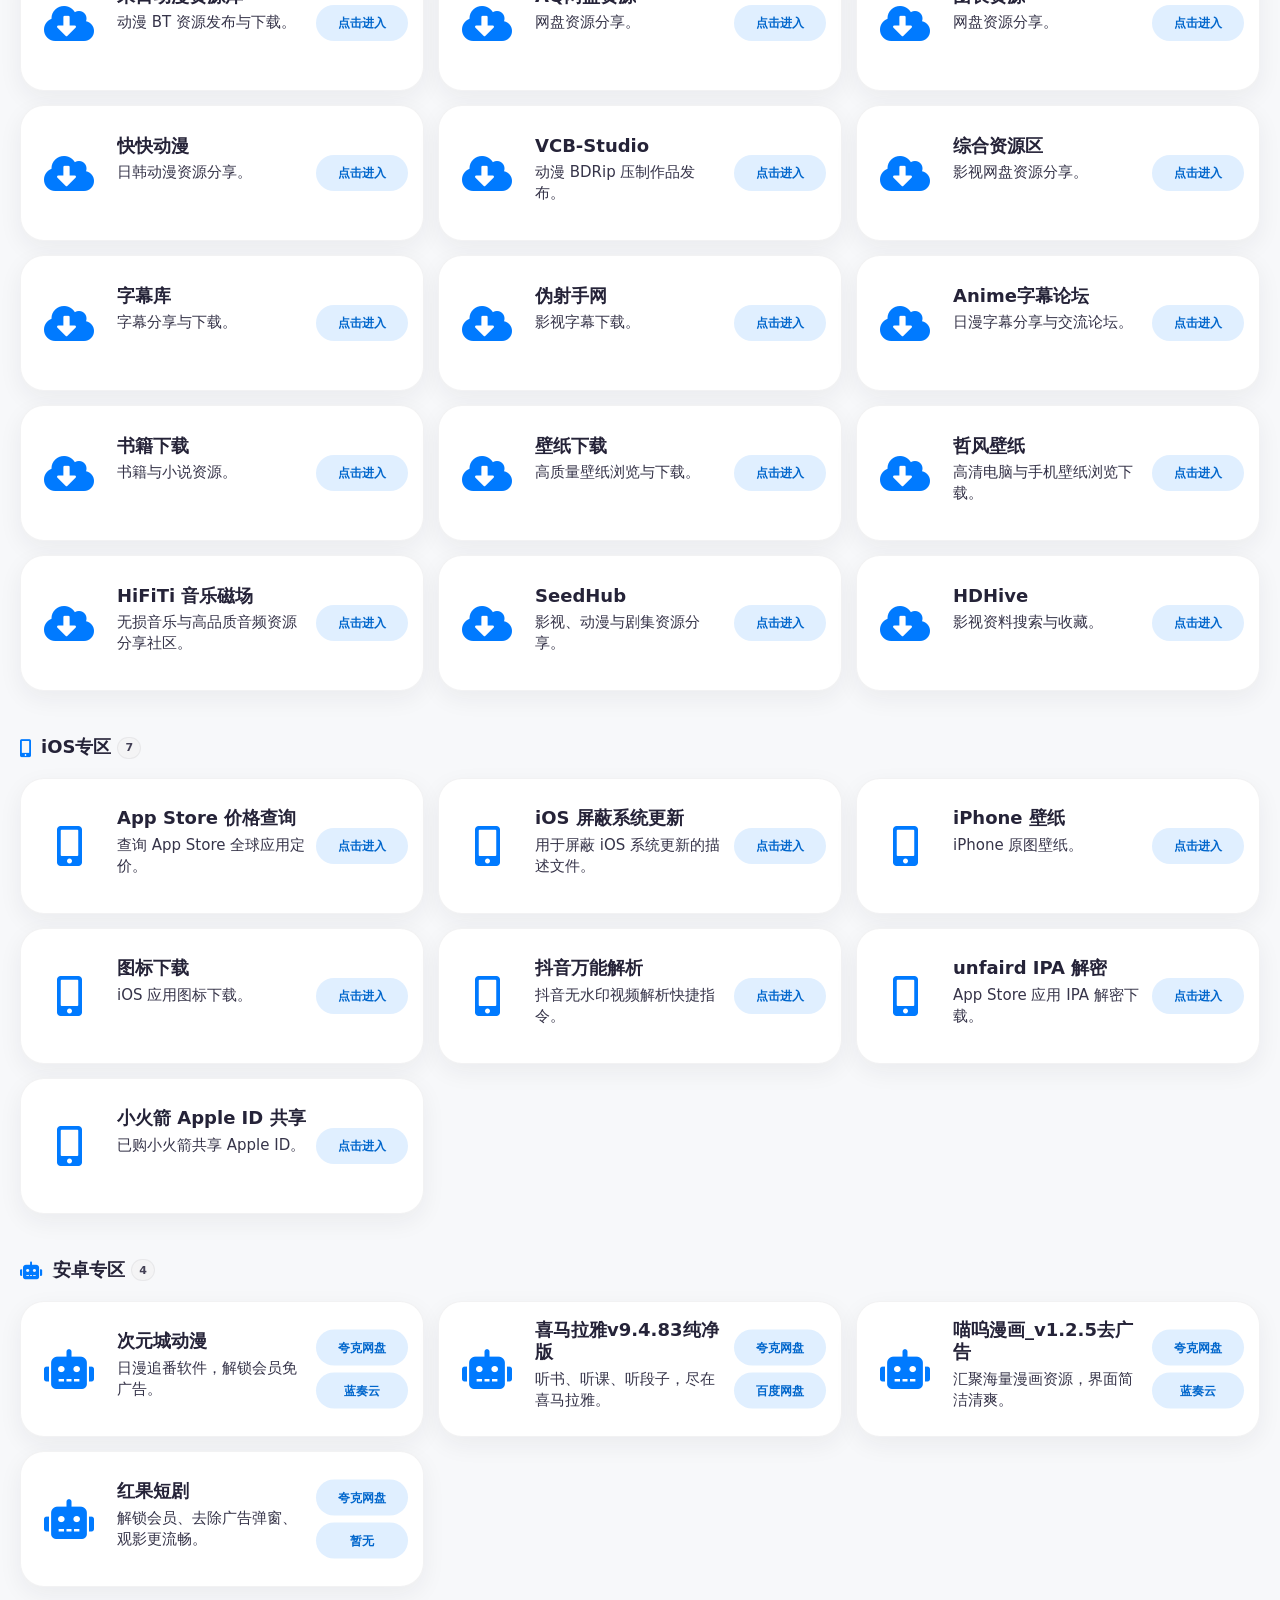
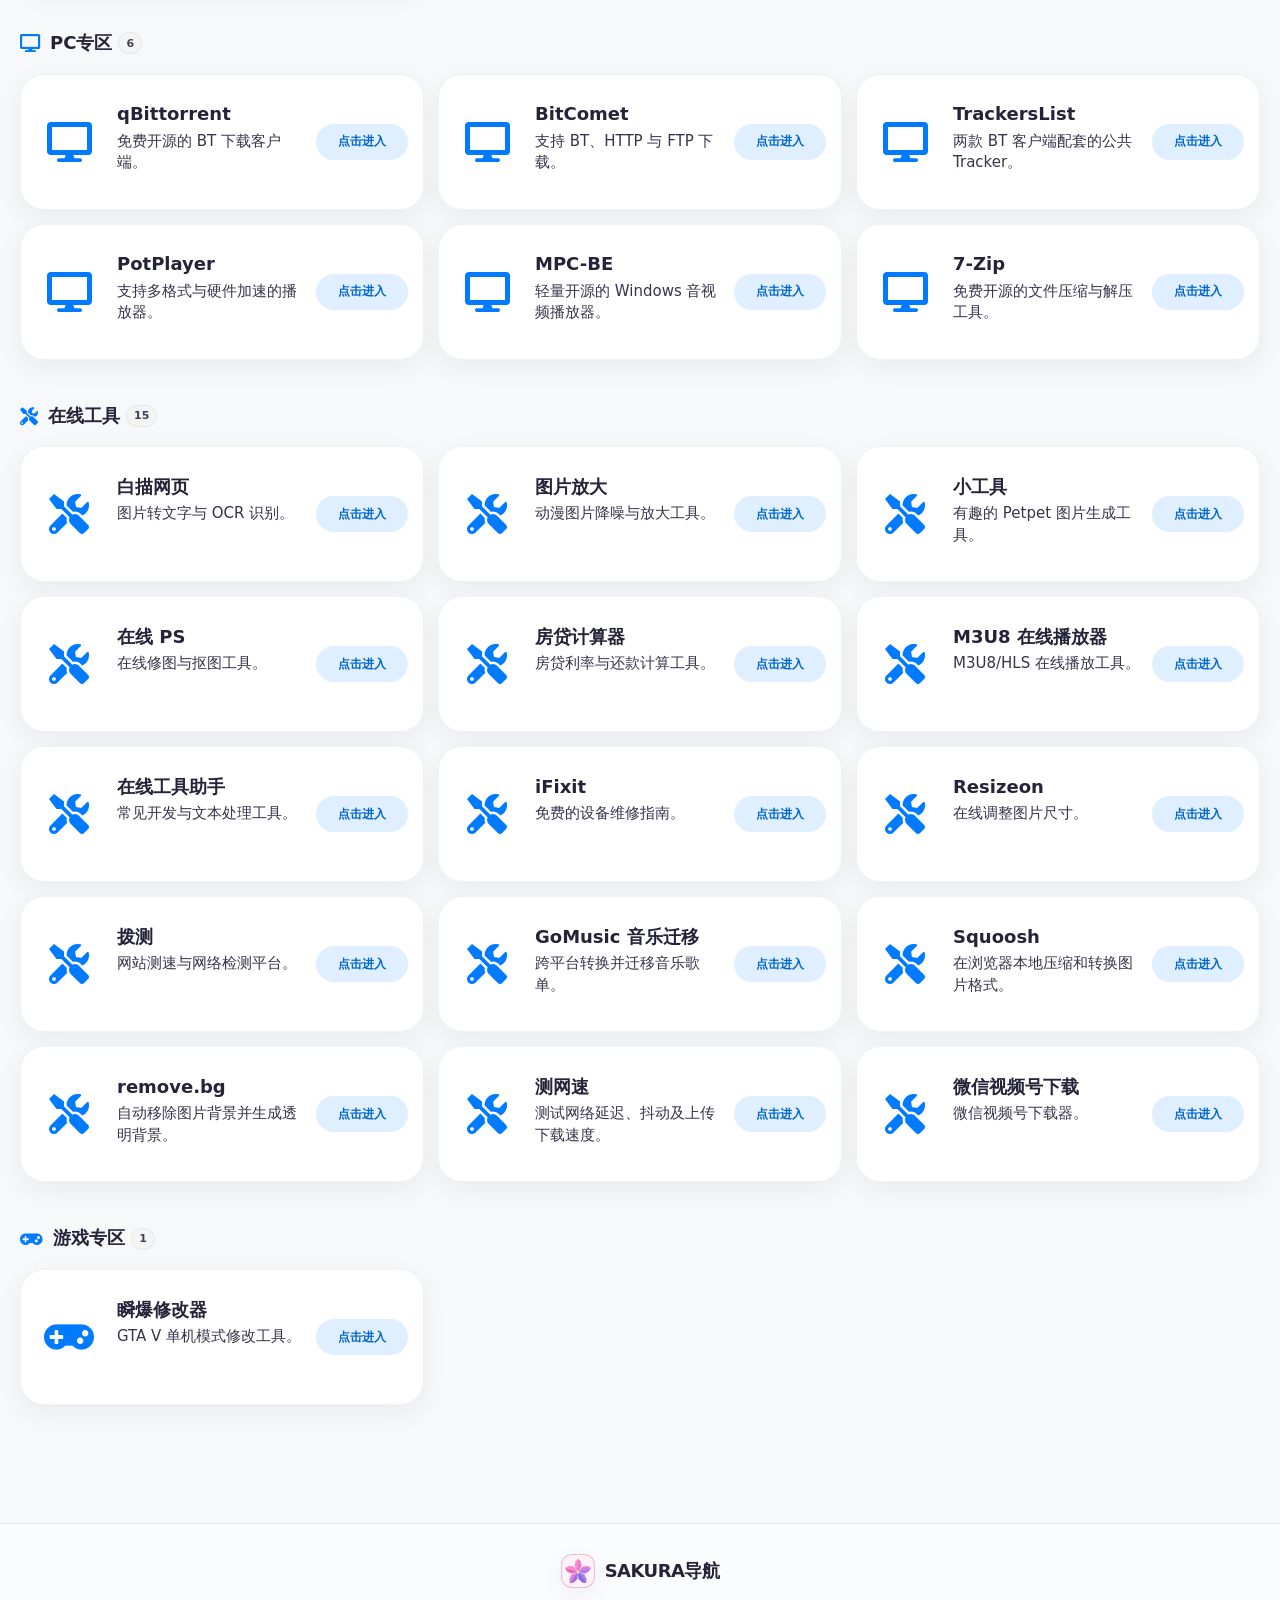
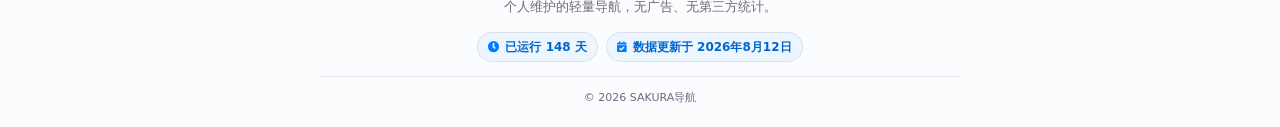
==== commit a2deef97: "Add private hidden collection" ====
--- a/index.html
+++ b/index.html
@@ -103,13 +103,13 @@
           <div class="hidden-world-title">
             <span class="hidden-world-title-icon" aria-hidden="true"><i class="fas fa-door-open" data-hidden-section-icon></i></span>
             <div>
-              <span class="eyebrow">SECRET COLLECTION</span>
+              <span class="eyebrow" data-hidden-section-eyebrow>SECRET COLLECTION</span>
               <h2 id="hidden-section-title"><span data-hidden-section-name>新世界</span><span class="group-count" data-hidden-section-count>0</span></h2>
             </div>
           </div>
           <button class="hidden-world-exit" type="button" data-hidden-section-exit>
             <i class="fas fa-sign-out-alt" aria-hidden="true"></i>
-            退出新世界
+            <span data-hidden-section-exit-label>退出新世界</span>
           </button>
         </header>
 
@@ -134,8 +134,8 @@
         <div class="site-grid hidden-world-grid" data-hidden-section-sites></div>
         <div class="hidden-world-empty" data-hidden-section-empty>
           <i class="fas fa-seedling" aria-hidden="true"></i>
-          <strong>新的世界正在等待第一份收藏</strong>
-          <span>这里会展示以后加入的特殊资源。</span>
+          <strong data-hidden-section-empty-title>这个收藏暂时还是空的</strong>
+          <span data-hidden-section-empty-message>以后加入的内容会显示在这里。</span>
         </div>
       </div>
     </section>
--- a/assets/css/sakura.css
+++ b/assets/css/sakura.css
@@ -28,7 +28,7 @@
   --card-shadow: 0 8px 24px rgba(37, 35, 56, 0.06);
   --control-bg: rgba(255, 255, 255, 0.94);
   --control-bg-hover: #f1f3f6;
-  --header-bg: rgba(247, 248, 250, 0.92);
+  --header-bg: rgba(247, 248, 250, 0.97);
   --popup-bg: rgba(255, 255, 255, 0.9);
   --glass-control-bg: rgba(255, 255, 255, 0.86);
   --glass-control-bg-hover: rgba(255, 255, 255, 0.96);
@@ -36,8 +36,13 @@
   --action-bg-hover: color-mix(in srgb, var(--primary) 18%, var(--surface-solid));
   --action-bg-active: color-mix(in srgb, var(--primary) 24%, var(--surface-solid));
   --search-bg: #e8e8ea;
-  --category-track-bg: #ffffff;
-  --category-selected-bg: #e2e2e5;
+  --category-track-bg: rgba(255, 255, 255, 0.82);
+  --category-track-bg-fallback: #ffffff;
+  --category-track-border: rgba(37, 35, 56, 0.1);
+  --category-track-shadow: 0 10px 28px rgba(37, 35, 56, 0.08);
+  --category-selected-bg: rgba(226, 226, 229, 0.9);
+  --category-selected-bg-fallback: #e2e2e5;
+  --category-selected-border: rgba(255, 255, 255, 0.88);
   --notice-bg: #ededef;
   --notice-border: rgba(37, 35, 56, 0.08);
   --control-surface-shadow: 0 6px 18px rgba(45, 38, 77, 0.05);
@@ -91,7 +96,7 @@
   --card-shadow: none;
   --control-bg: rgba(33, 36, 49, 0.94);
   --control-bg-hover: #292d38;
-  --header-bg: rgba(20, 22, 29, 0.92);
+  --header-bg: rgba(15, 16, 21, 0.97);
   --popup-bg: rgba(35, 38, 48, 0.9);
   --glass-control-bg: rgba(38, 41, 52, 0.88);
   --glass-control-bg-hover: rgba(47, 51, 64, 0.96);
@@ -99,8 +104,13 @@
   --action-bg-hover: color-mix(in srgb, var(--primary) 23%, var(--card-bg));
   --action-bg-active: color-mix(in srgb, var(--primary) 30%, var(--card-bg));
   --search-bg: #2c2c2e;
-  --category-track-bg: #1c1c1e;
-  --category-selected-bg: #444446;
+  --category-track-bg: rgba(24, 24, 27, 0.84);
+  --category-track-bg-fallback: #1c1c1e;
+  --category-track-border: rgba(255, 255, 255, 0.12);
+  --category-track-shadow: 0 12px 32px rgba(0, 0, 0, 0.22);
+  --category-selected-bg: rgba(255, 255, 255, 0.13);
+  --category-selected-bg-fallback: #444446;
+  --category-selected-border: rgba(255, 255, 255, 0.13);
   --notice-bg: #242426;
   --notice-border: rgba(255, 255, 255, 0.06);
   --control-surface-shadow: none;
@@ -322,8 +332,8 @@
   border-bottom: 1px solid var(--layer-border);
   background: var(--header-bg);
   box-shadow: none;
-  backdrop-filter: blur(24px) saturate(120%);
-  -webkit-backdrop-filter: blur(24px) saturate(120%);
+  backdrop-filter: blur(28px) saturate(105%);
+  -webkit-backdrop-filter: blur(28px) saturate(105%);
 }
 
 .header-inner {
@@ -805,14 +815,12 @@
   max-width: 100%;
   gap: 4px;
   padding: 2px;
-  border: 1px solid var(--layer-border);
+  border: 1px solid var(--category-track-border);
   border-radius: 999px;
-  background:
-    linear-gradient(180deg, color-mix(in srgb, var(--glass-highlight) 32%, transparent), transparent 60%),
-    var(--glass-bg);
-  box-shadow: var(--neutral-lift), inset 0 0 0 1px color-mix(in srgb, var(--glass-highlight) 48%, transparent);
-  backdrop-filter: blur(18px) saturate(150%);
-  -webkit-backdrop-filter: blur(18px) saturate(150%);
+  background: var(--category-track-bg);
+  box-shadow: var(--category-track-shadow);
+  backdrop-filter: blur(26px) saturate(115%);
+  -webkit-backdrop-filter: blur(26px) saturate(115%);
   overscroll-behavior-inline: contain;
 }
 
@@ -1407,8 +1415,17 @@
   padding-right: 100px;
 }
 
+.site-card-title-row {
+  display: flex;
+  min-width: 0;
+  align-items: center;
+  flex-wrap: wrap;
+  gap: 5px 8px;
+}
+
 .site-card-title {
   display: -webkit-box;
+  max-width: 100%;
   overflow: hidden;
   color: var(--text);
   font-size: 18px;
@@ -1469,15 +1486,18 @@
 }
 
 .site-card-new {
-  padding: 2px 6px;
-  border: 1px solid color-mix(in srgb, var(--pink) 38%, transparent);
+  flex: 0 0 auto;
+  padding: 3px 8px;
+  border: 0;
   border-radius: 999px;
-  color: color-mix(in srgb, var(--pink) 82%, var(--text));
-  background: color-mix(in srgb, var(--pink) 10%, var(--surface));
-  font-size: 8px;
+  color: var(--primary-strong);
+  background: var(--action-bg);
+  box-shadow: none;
+  font-size: 10px;
   font-weight: 850;
-  letter-spacing: 0.05em;
-  line-height: 1.2;
+  letter-spacing: 0.06em;
+  line-height: 1;
+  pointer-events: none;
 }
 
 .site-card-maintenance {
@@ -1781,18 +1801,19 @@
 
 .back-to-top {
   --scroll-progress: 0deg;
+  --back-to-top-progress: var(--primary);
   position: fixed;
   z-index: 60;
   right: 16px;
   bottom: 16px;
   width: 44px;
   height: 44px;
-  padding: 2px;
-  overflow: hidden;
+  padding: 0;
+  overflow: visible;
   border: 0;
   border-radius: 50%;
   color: var(--muted);
-  background: conic-gradient(from -90deg, var(--primary) var(--scroll-progress), var(--progress-track) 0);
+  background: transparent;
   box-shadow: none;
   backdrop-filter: none;
   -webkit-backdrop-filter: none;
@@ -1805,11 +1826,24 @@
 .back-to-top::before {
   position: absolute;
   z-index: 0;
-  inset: 2px;
-  border: 1px solid var(--layer-border);
+  inset: 0;
+  border: 2px solid var(--progress-track);
   border-radius: 50%;
-  background: var(--control-bg);
+  background: transparent;
   content: "";
+  pointer-events: none;
+}
+
+@supports ((-webkit-mask: linear-gradient(#000 0 0)) or (mask: linear-gradient(#000 0 0))) {
+  .back-to-top::before {
+    padding: 2px;
+    border: 0;
+    background: conic-gradient(from -90deg, var(--back-to-top-progress) var(--scroll-progress), var(--progress-track) 0);
+    -webkit-mask: linear-gradient(#000 0 0) content-box, linear-gradient(#000 0 0);
+    -webkit-mask-composite: xor;
+    mask: linear-gradient(#000 0 0) content-box, linear-gradient(#000 0 0);
+    mask-composite: exclude;
+  }
 }
 
 .back-to-top i {
@@ -1818,15 +1852,17 @@
 }
 
 .back-to-top:hover {
+  --back-to-top-progress: var(--primary-strong);
   border: 0;
   color: var(--primary-strong);
-  background: conic-gradient(from -90deg, var(--primary) var(--scroll-progress), var(--progress-track) 0);
+  background: transparent;
   box-shadow: none;
   transform: translateY(0);
 }
 
-.back-to-top:hover::before {
-  background: var(--control-bg-hover);
+.back-to-top:active {
+  --back-to-top-progress: var(--primary-strong);
+  color: var(--primary-strong);
 }
 
 .back-to-top:focus-visible {
@@ -1903,13 +1939,13 @@
   .site-header,
   .site-nav,
   .color-theme-panel {
-    backdrop-filter: blur(18px) saturate(120%);
-    -webkit-backdrop-filter: blur(18px) saturate(120%);
+    backdrop-filter: blur(18px) saturate(105%);
+    -webkit-backdrop-filter: blur(18px) saturate(105%);
   }
 
   .category-bar {
-    backdrop-filter: blur(14px) saturate(135%);
-    -webkit-backdrop-filter: blur(14px) saturate(135%);
+    backdrop-filter: blur(18px) saturate(110%);
+    -webkit-backdrop-filter: blur(18px) saturate(110%);
   }
 
   .icon-button {
@@ -1958,7 +1994,7 @@
     height: 50px;
     padding: 0 48px 0 46px;
     border-radius: 999px;
-    font-size: 14px;
+    font-size: 16px;
   }
 
   .hidden-world {
@@ -2081,12 +2117,10 @@
     overflow-x: auto;
     overflow-y: hidden;
     padding: 2px;
-    border: 1px solid var(--layer-border);
+    border: 1px solid var(--category-track-border);
     border-radius: 999px;
-    background:
-      linear-gradient(180deg, color-mix(in srgb, var(--glass-highlight) 32%, transparent), transparent 60%),
-      var(--glass-bg);
-    box-shadow: var(--glass-shadow);
+    background: var(--category-track-bg);
+    box-shadow: var(--category-track-shadow);
     scroll-padding-inline: 5px;
     scroll-snap-type: x proximity;
     overscroll-behavior-inline: contain;
@@ -2373,8 +2407,9 @@
 .category-bar {
   position: relative;
   isolation: isolate;
+  border-color: var(--category-track-border);
   background: var(--category-track-bg);
-  box-shadow: var(--control-surface-shadow);
+  box-shadow: var(--category-track-shadow);
 }
 
 .category-bar {
@@ -2389,7 +2424,7 @@
   bottom: var(--segmented-indicator-inset);
   left: 0;
   width: var(--segmented-indicator-width, 0px);
-  border: 1px solid var(--notice-border);
+  border: 1px solid var(--category-selected-border);
   border-radius: 999px;
   background: var(--category-selected-bg);
   box-shadow: none;
@@ -2459,6 +2494,14 @@
   .icon-button {
     background: var(--glass-control-bg);
   }
+
+  .category-bar {
+    background: var(--category-track-bg-fallback);
+  }
+
+  .segmented-indicator {
+    background: var(--category-selected-bg-fallback);
+  }
 }
 
 /* Stable visual baseline for Android vendor browsers without color-mix(). */
@@ -2562,13 +2605,13 @@
   }
 
   .category-bar {
-    background: var(--category-track-bg);
-    box-shadow: var(--control-surface-shadow);
+    background: var(--category-track-bg-fallback);
+    box-shadow: var(--category-track-shadow);
   }
 
   .segmented-indicator {
-    border-color: var(--notice-border);
-    background: var(--category-selected-bg);
+    border-color: var(--category-track-border);
+    background: var(--category-selected-bg-fallback);
     box-shadow: none;
   }
 
@@ -2656,10 +2699,6 @@
   .site-card-new {
     color: var(--primary-strong);
     background: var(--surface-soft);
-  }
-
-  .site-card-new {
-    border-color: var(--primary);
   }
 
   .site-card-link {
@@ -2722,6 +2761,16 @@
     backdrop-filter: none;
     -webkit-backdrop-filter: none;
   }
+
+  .category-bar {
+    background: var(--category-track-bg-fallback);
+    backdrop-filter: none;
+    -webkit-backdrop-filter: none;
+  }
+
+  .segmented-indicator {
+    background: var(--category-selected-bg-fallback);
+  }
 }
 
 @media (prefers-reduced-motion: reduce) {
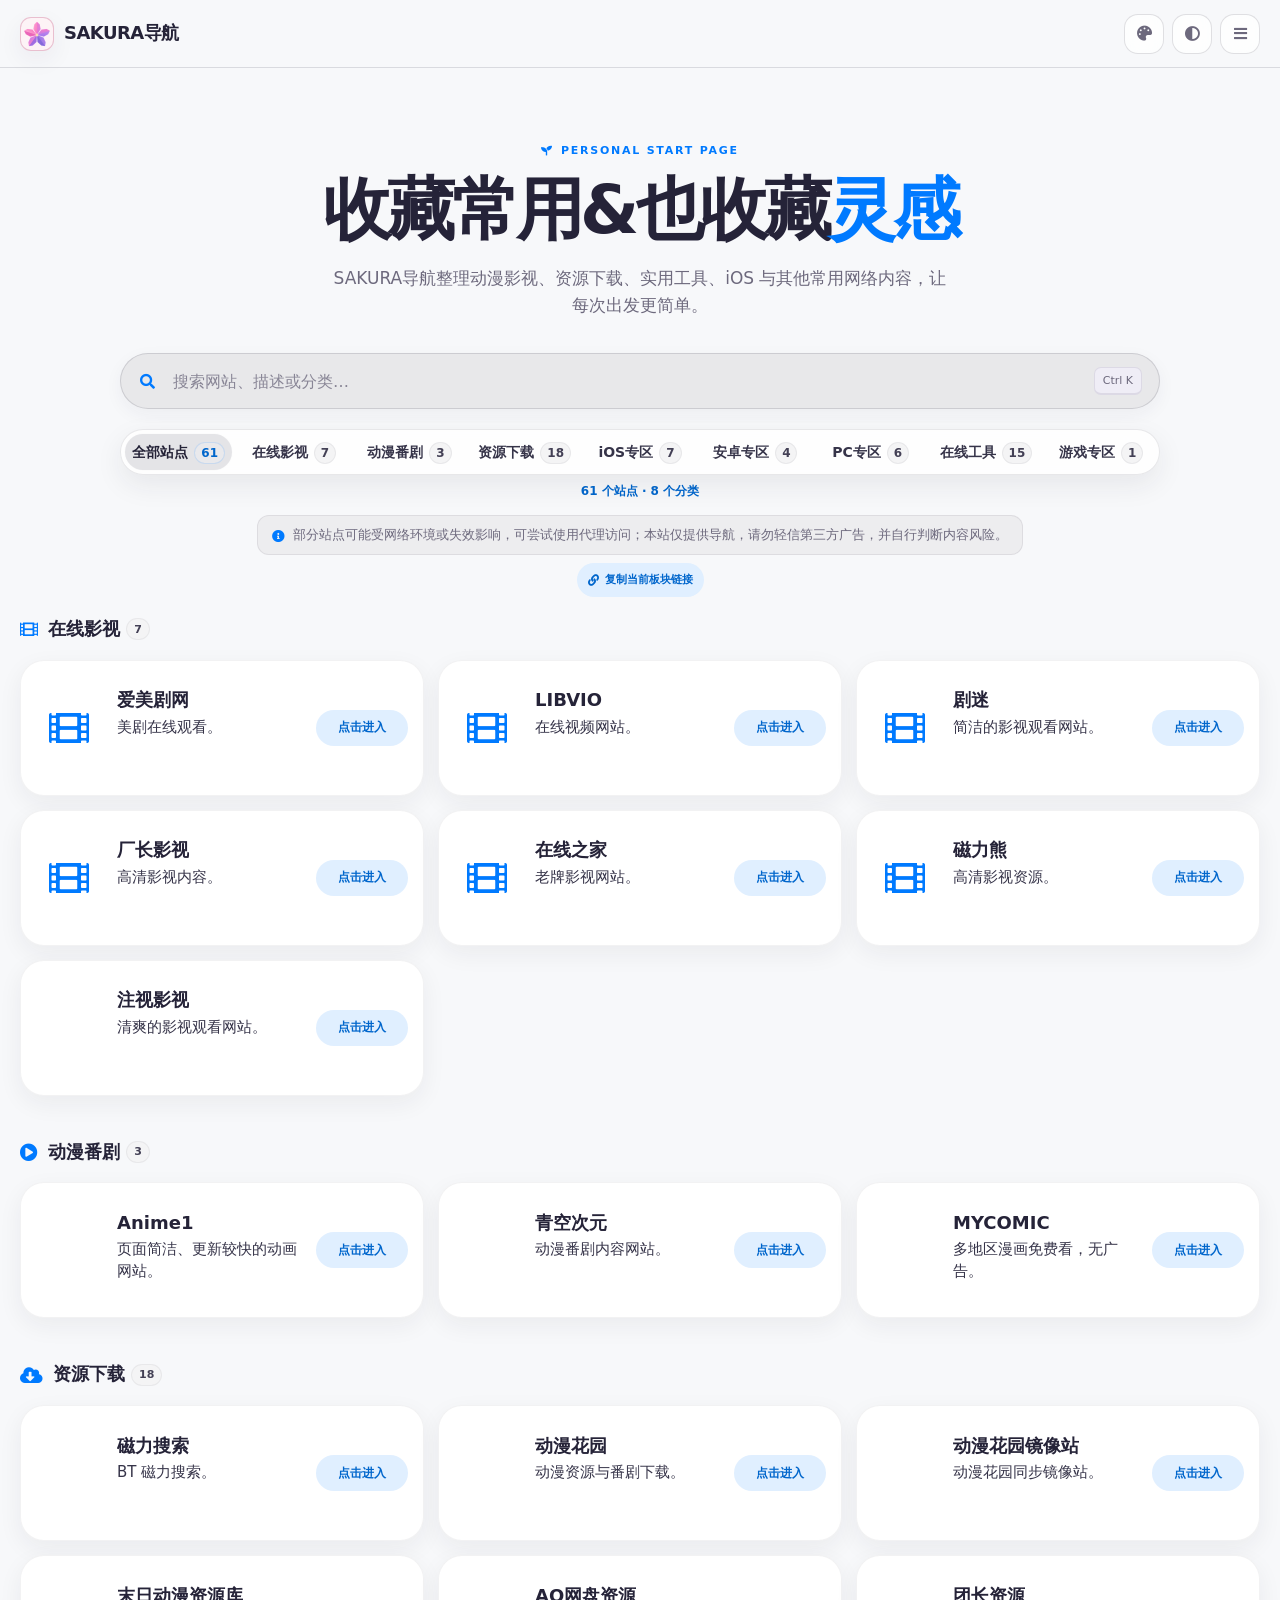
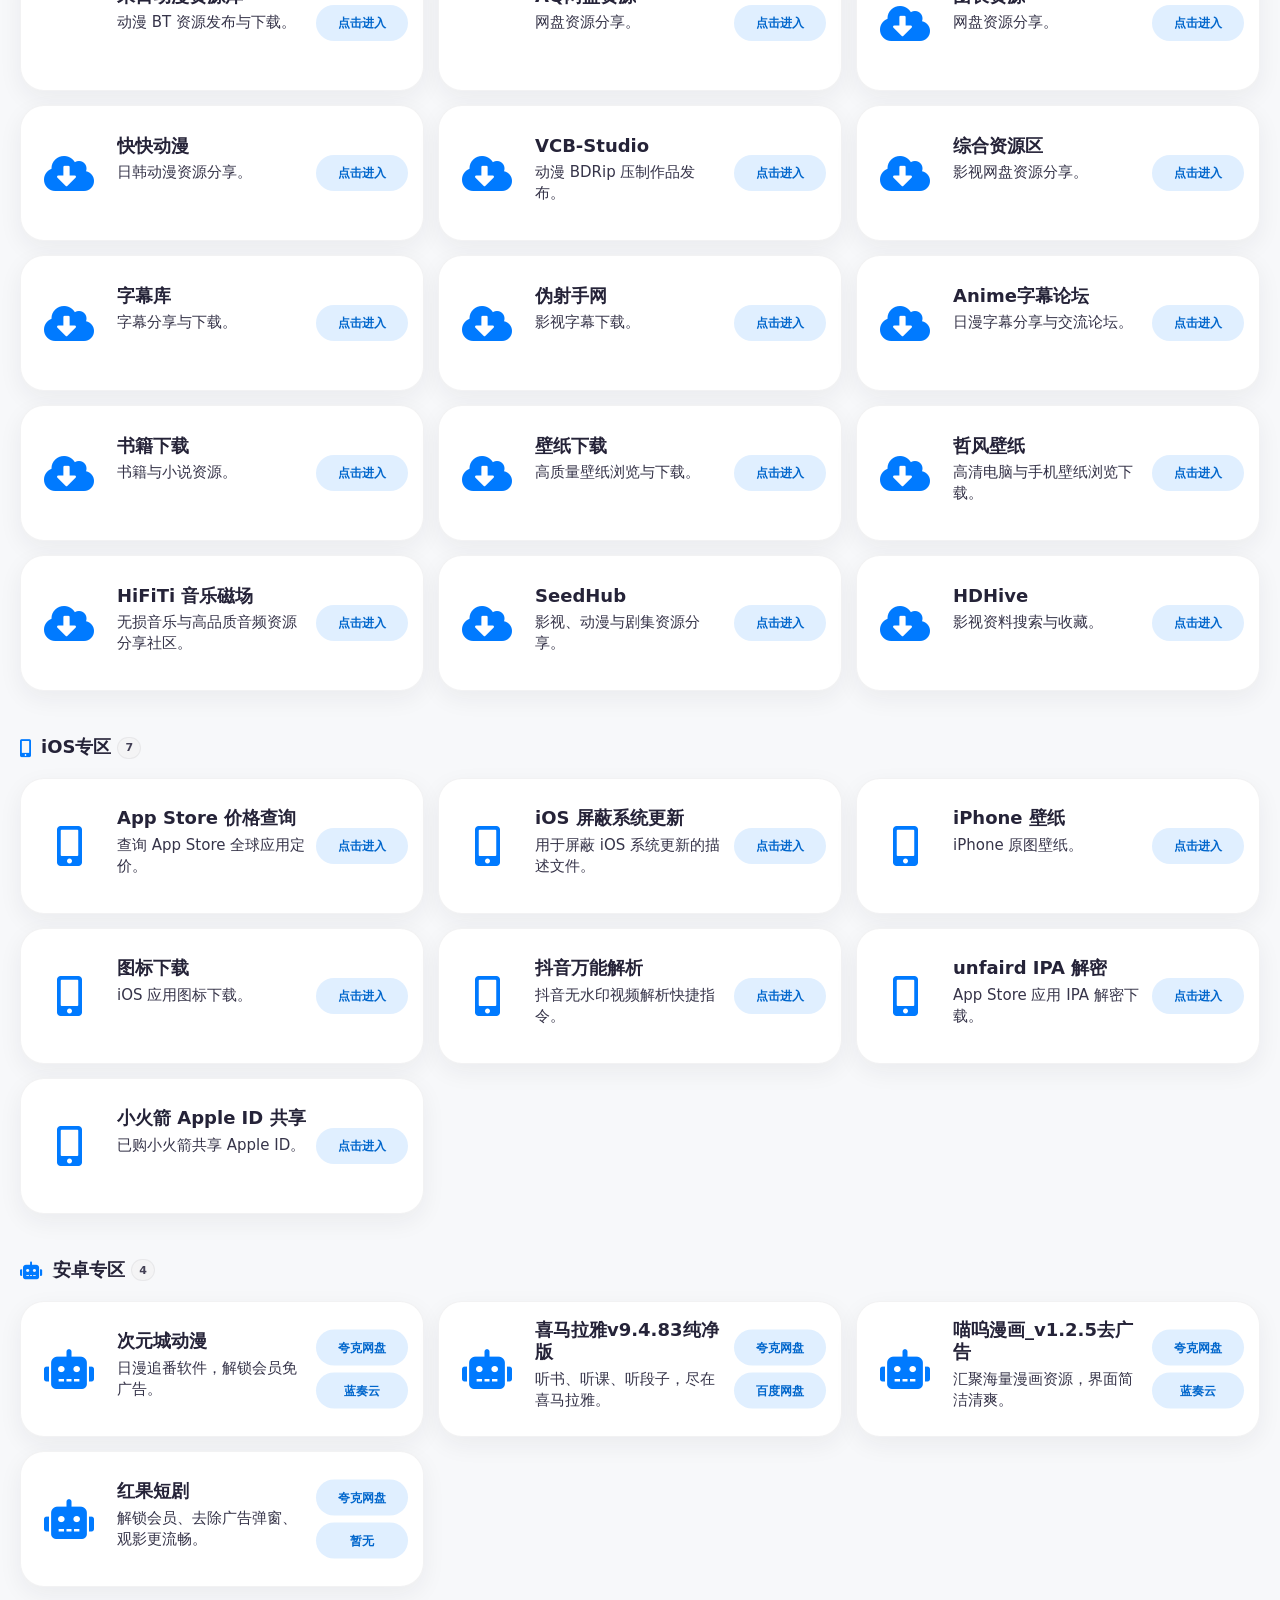
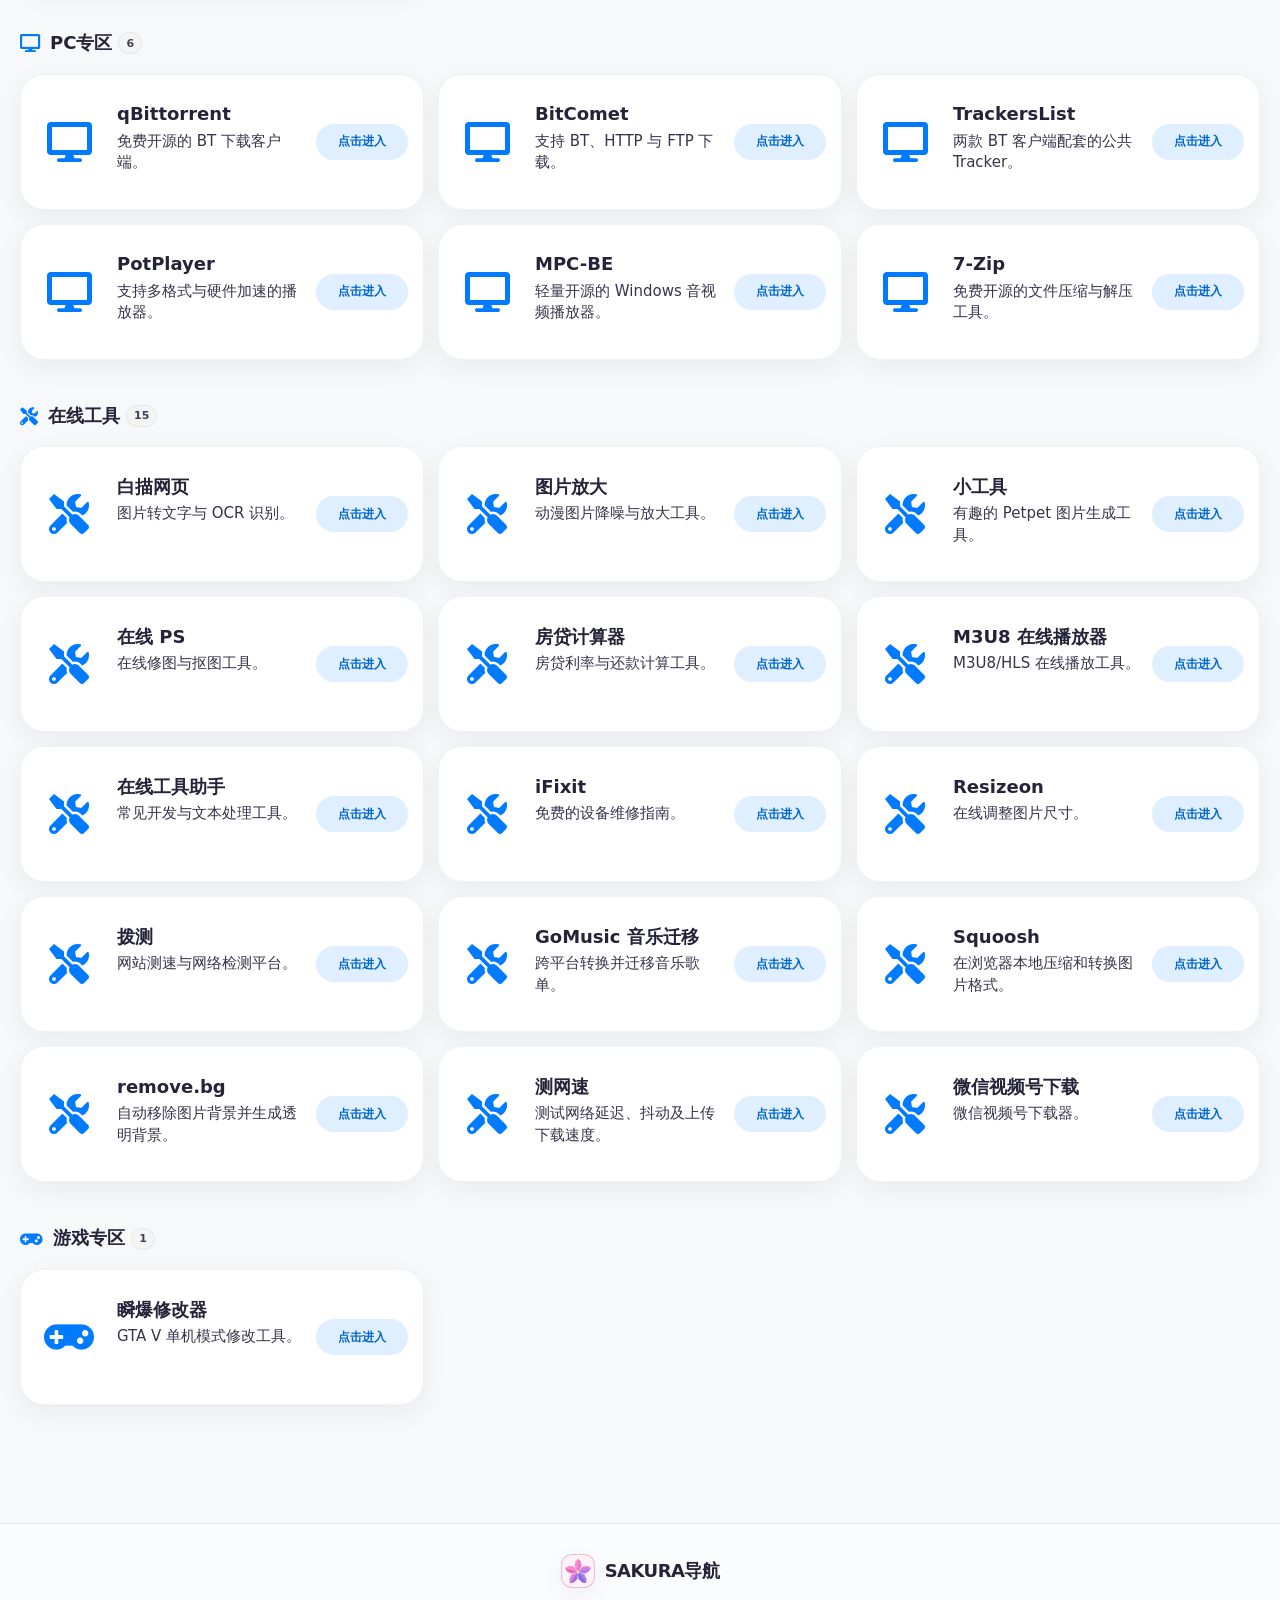
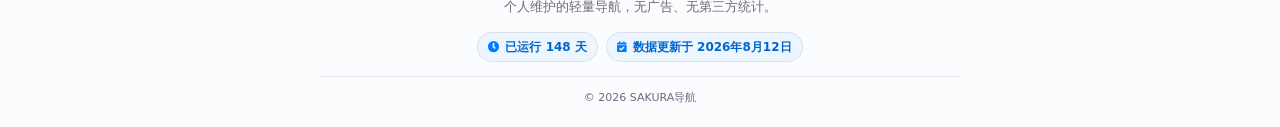
==== commit ba4a6b59: "Add private collection filters" ====
--- a/index.html
+++ b/index.html
@@ -131,6 +131,16 @@
           </div>
         </div>
 
+        <div class="private-collection-tools" data-private-collection-tools hidden>
+          <label class="private-collection-search">
+            <i class="fas fa-search" aria-hidden="true"></i>
+            <span class="sr-only">搜索私人收藏</span>
+            <input type="search" data-private-search placeholder="搜索私人收藏…" autocomplete="off" spellcheck="false">
+          </label>
+          <div class="private-type-filter" data-private-type-filter aria-label="按私人类型筛选"></div>
+          <p class="private-result-summary" data-private-result-summary aria-live="polite"></p>
+        </div>
+
         <div class="site-grid hidden-world-grid" data-hidden-section-sites></div>
         <div class="hidden-world-empty" data-hidden-section-empty>
           <i class="fas fa-seedling" aria-hidden="true"></i>
--- a/assets/css/sakura.css
+++ b/assets/css/sakura.css
@@ -1118,6 +1118,72 @@
   margin-bottom: 28px;
 }
 
+.private-collection-tools {
+  display: grid;
+  gap: 12px;
+  max-width: 760px;
+  margin: 0 auto 24px;
+}
+
+.private-collection-search {
+  display: flex;
+  min-height: 48px;
+  align-items: center;
+  gap: 10px;
+  padding: 0 16px;
+  border: 1px solid var(--line);
+  border-radius: 999px;
+  background: var(--surface-solid);
+}
+
+.private-collection-search i { color: var(--primary); }
+.private-collection-search input {
+  width: 100%;
+  min-width: 0;
+  border: 0;
+  outline: 0;
+  color: var(--text);
+  background: transparent;
+  font: inherit;
+  font-size: 16px;
+}
+
+.private-type-filter {
+  display: flex;
+  gap: 8px;
+  overflow-x: auto;
+  padding: 2px;
+  scrollbar-width: none;
+}
+.private-type-filter::-webkit-scrollbar { display: none; }
+.private-type-button {
+  flex: 1 0 auto;
+  min-height: 40px;
+  padding: 8px 16px;
+  border: 0;
+  border-radius: 999px;
+  color: var(--muted);
+  background: var(--surface-solid);
+  font: inherit;
+  font-weight: 650;
+  cursor: pointer;
+}
+.private-type-button.is-active {
+  color: var(--primary);
+  background: var(--action-bg);
+}
+.private-type-button:focus-visible,
+.private-collection-search:focus-within {
+  outline: 2px solid var(--primary);
+  outline-offset: 2px;
+}
+.private-result-summary {
+  margin: 0;
+  color: var(--muted);
+  text-align: center;
+  font-size: 14px;
+}
+
 .hidden-world-grid .site-card-link {
   padding-right: 17px;
 }
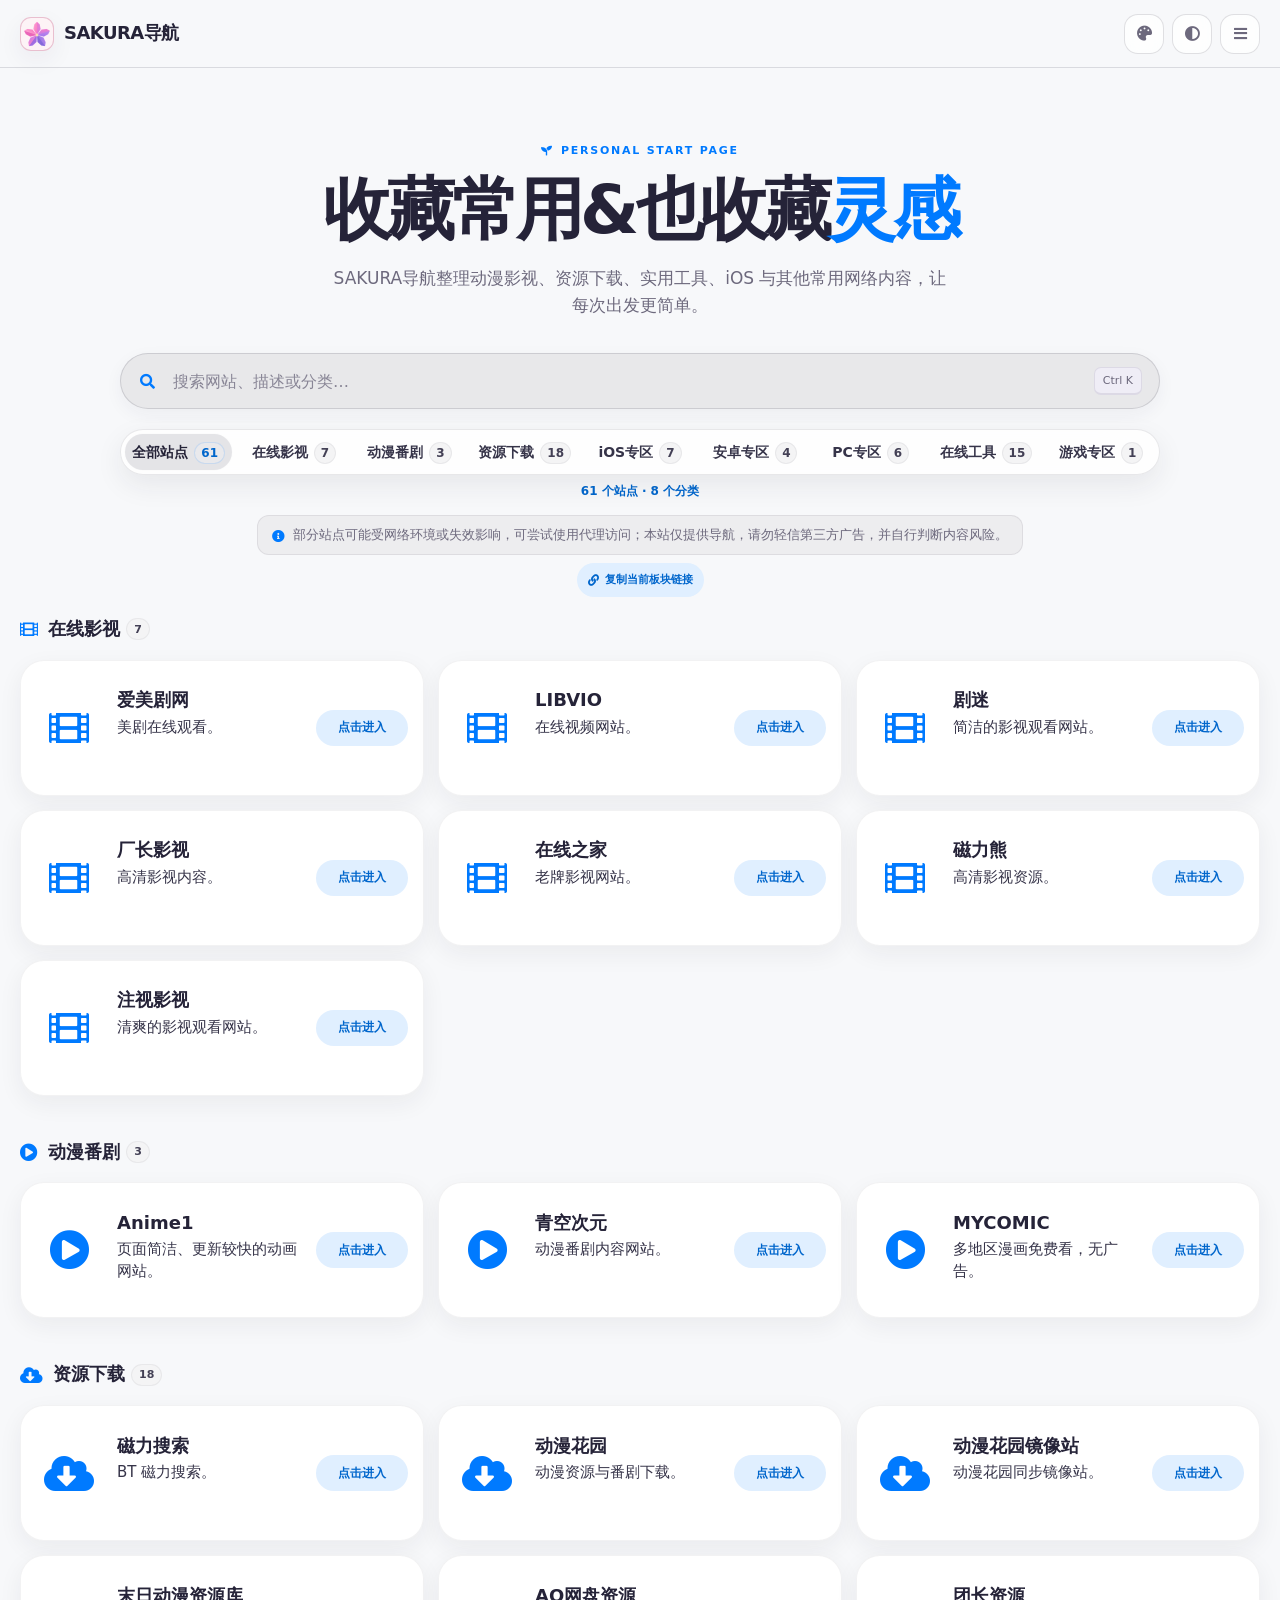
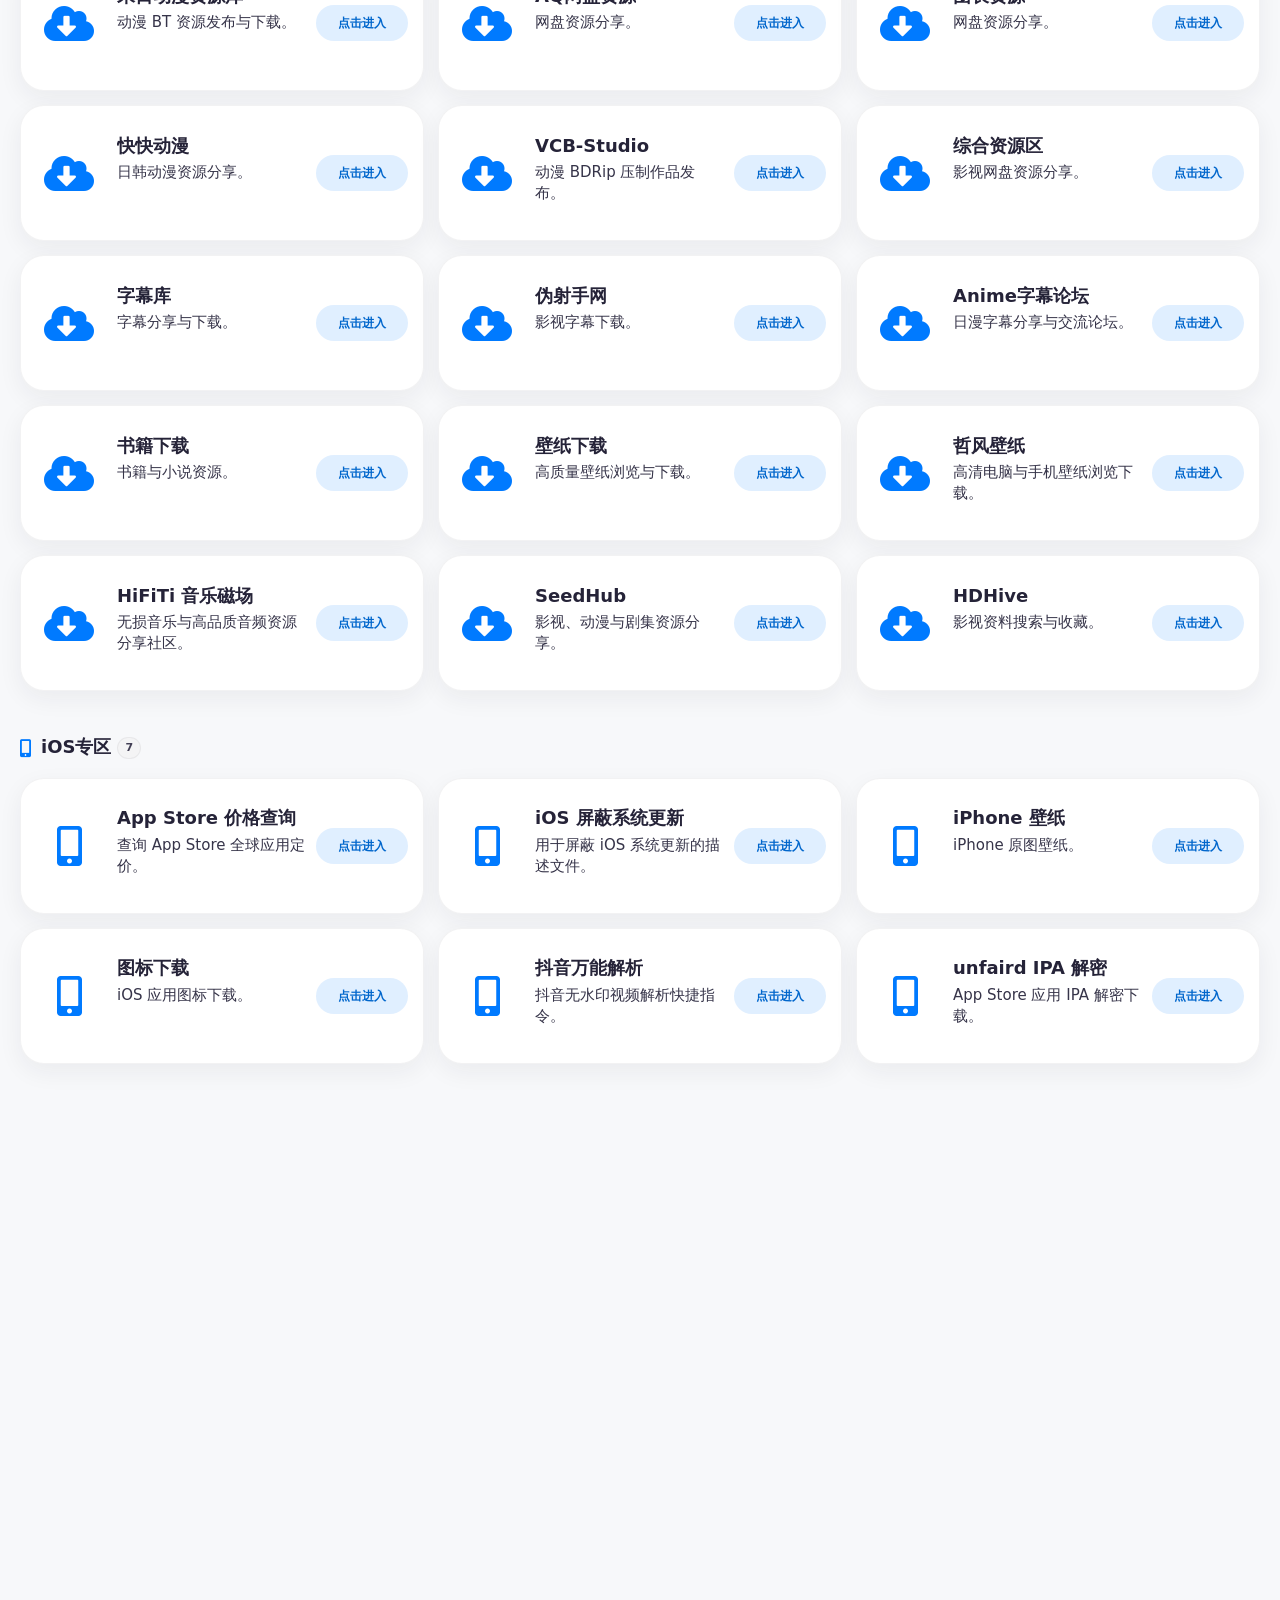
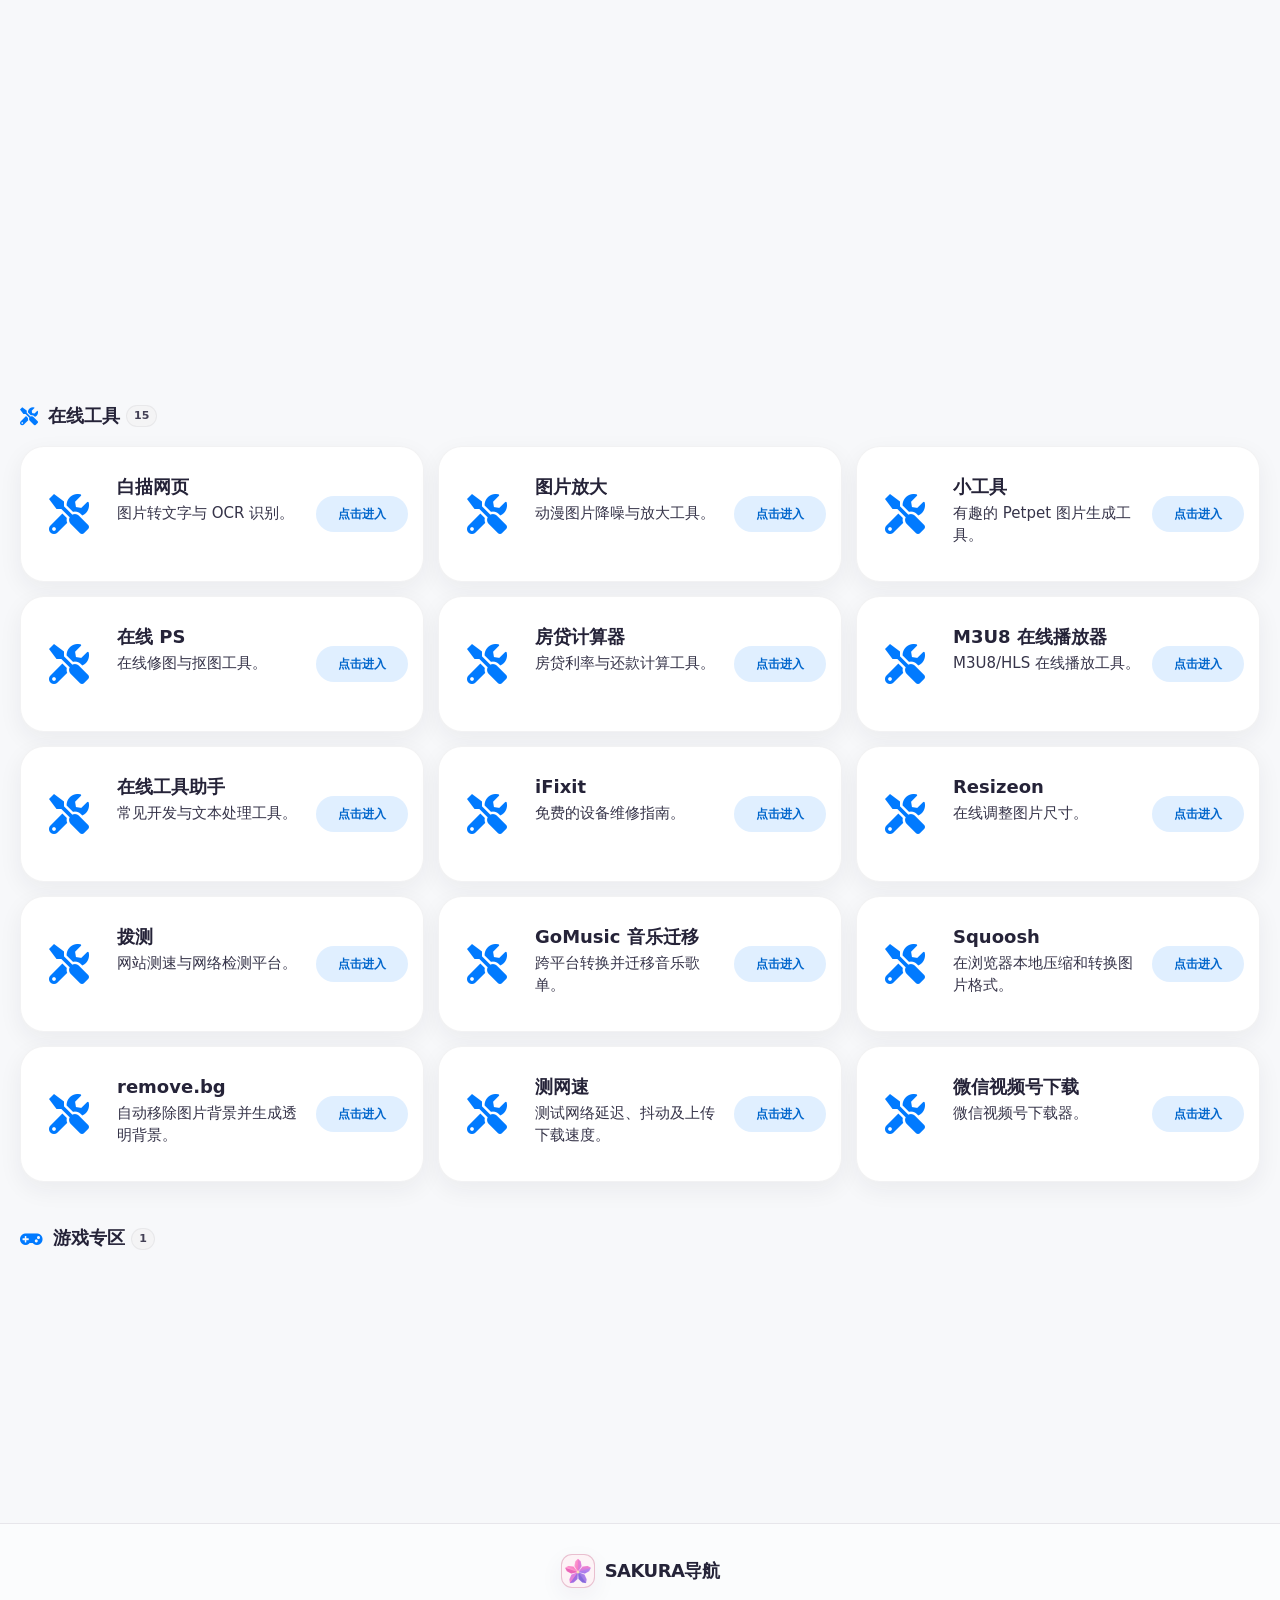
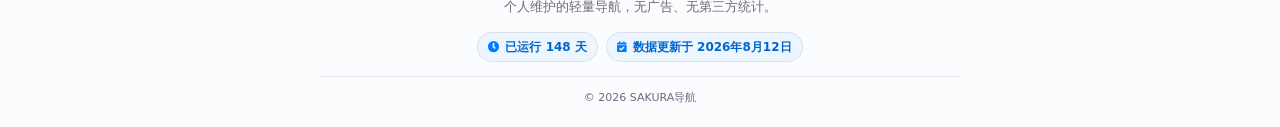
==== commit 2614a4c6: "Refine private collection navigation" ====
--- a/index.html
+++ b/index.html
@@ -85,7 +85,7 @@
           <form class="search-box" role="search" data-search-form>
             <i class="fas fa-search search-icon" aria-hidden="true"></i>
             <label class="sr-only" for="site-search">搜索网站</label>
-            <input class="search-input" id="site-search" type="search" data-site-search placeholder="搜索网站、描述或分类…" autocomplete="off" spellcheck="false" aria-describedby="search-keyboard-help">
+            <input class="search-input" id="site-search" type="search" data-site-search placeholder="搜索网站、描述或分类…" autocomplete="off" spellcheck="false" enterkeyhint="go" aria-describedby="search-keyboard-help">
             <span class="sr-only" id="search-keyboard-help">输入关键词后可使用上下方向键选择网站，按 Enter 选择操作按钮。</span>
             <kbd class="search-shortcut" aria-hidden="true">Ctrl K</kbd>
             <button class="search-clear" type="button" data-search-clear aria-label="清空搜索">
@@ -118,7 +118,7 @@
           <strong data-hidden-section-welcome>欢迎踏入新世界的大门</strong>
         </div>
 
-        <div class="access-notice hidden-world-notice" role="note">
+        <div class="access-notice hidden-world-notice" role="note" data-hidden-section-notice>
           <div class="access-notice-copy">
             <div class="access-notice-line">
               <i class="fas fa-exclamation-circle" aria-hidden="true"></i>
@@ -137,7 +137,7 @@
             <span class="sr-only">搜索私人收藏</span>
             <input type="search" data-private-search placeholder="搜索私人收藏…" autocomplete="off" spellcheck="false">
           </label>
-          <div class="private-type-filter" data-private-type-filter aria-label="按私人类型筛选"></div>
+          <div class="category-bar private-type-filter" data-private-type-filter role="group" aria-label="按私人类型筛选"></div>
           <p class="private-result-summary" data-private-result-summary aria-live="polite"></p>
         </div>
 
--- a/assets/css/sakura.css
+++ b/assets/css/sakura.css
@@ -1121,9 +1121,12 @@
 .private-collection-tools {
   display: grid;
   gap: 12px;
-  max-width: 760px;
+  max-width: 1040px;
   margin: 0 auto 24px;
 }
+.private-collection-tools[hidden] { display: none !important; }
+
+.hidden-world-notice[hidden] { display: none !important; }
 
 .private-collection-search {
   display: flex;
@@ -1149,34 +1152,25 @@
 }
 
 .private-type-filter {
-  display: flex;
-  gap: 8px;
-  overflow-x: auto;
-  padding: 2px;
-  scrollbar-width: none;
+  width: 100%;
 }
 .private-type-filter::-webkit-scrollbar { display: none; }
-.private-type-button {
-  flex: 1 0 auto;
-  min-height: 40px;
-  padding: 8px 16px;
-  border: 0;
-  border-radius: 999px;
-  color: var(--muted);
-  background: var(--surface-solid);
-  font: inherit;
-  font-weight: 650;
-  cursor: pointer;
-}
-.private-type-button.is-active {
-  color: var(--primary);
-  background: var(--action-bg);
-}
-.private-type-button:focus-visible,
 .private-collection-search:focus-within {
   outline: 2px solid var(--primary);
   outline-offset: 2px;
 }
+.private-type-filter .filter-chip > i {
+  flex: 0 0 auto;
+  color: var(--primary);
+  font-size: 13px;
+}
+.private-type-filter .filter-chip {
+  display: inline-flex;
+  align-items: center;
+  justify-content: center;
+  gap: 6px;
+}
+.private-type-filter .filter-chip-count { margin-left: 0; }
 .private-result-summary {
   margin: 0;
   color: var(--muted);
@@ -1549,6 +1543,21 @@
   color: var(--primary);
   font-size: 10px;
   font-weight: 750;
+}
+
+.site-card-private-meta {
+  display: inline-flex;
+  min-height: 20px;
+  align-items: center;
+  padding: 3px 7px;
+  border: 0;
+  border-radius: 999px;
+  color: var(--primary-strong);
+  background: var(--action-bg);
+  box-shadow: none;
+  font-size: 10px;
+  font-weight: 700;
+  line-height: 1.2;
 }
 
 .site-card-new {
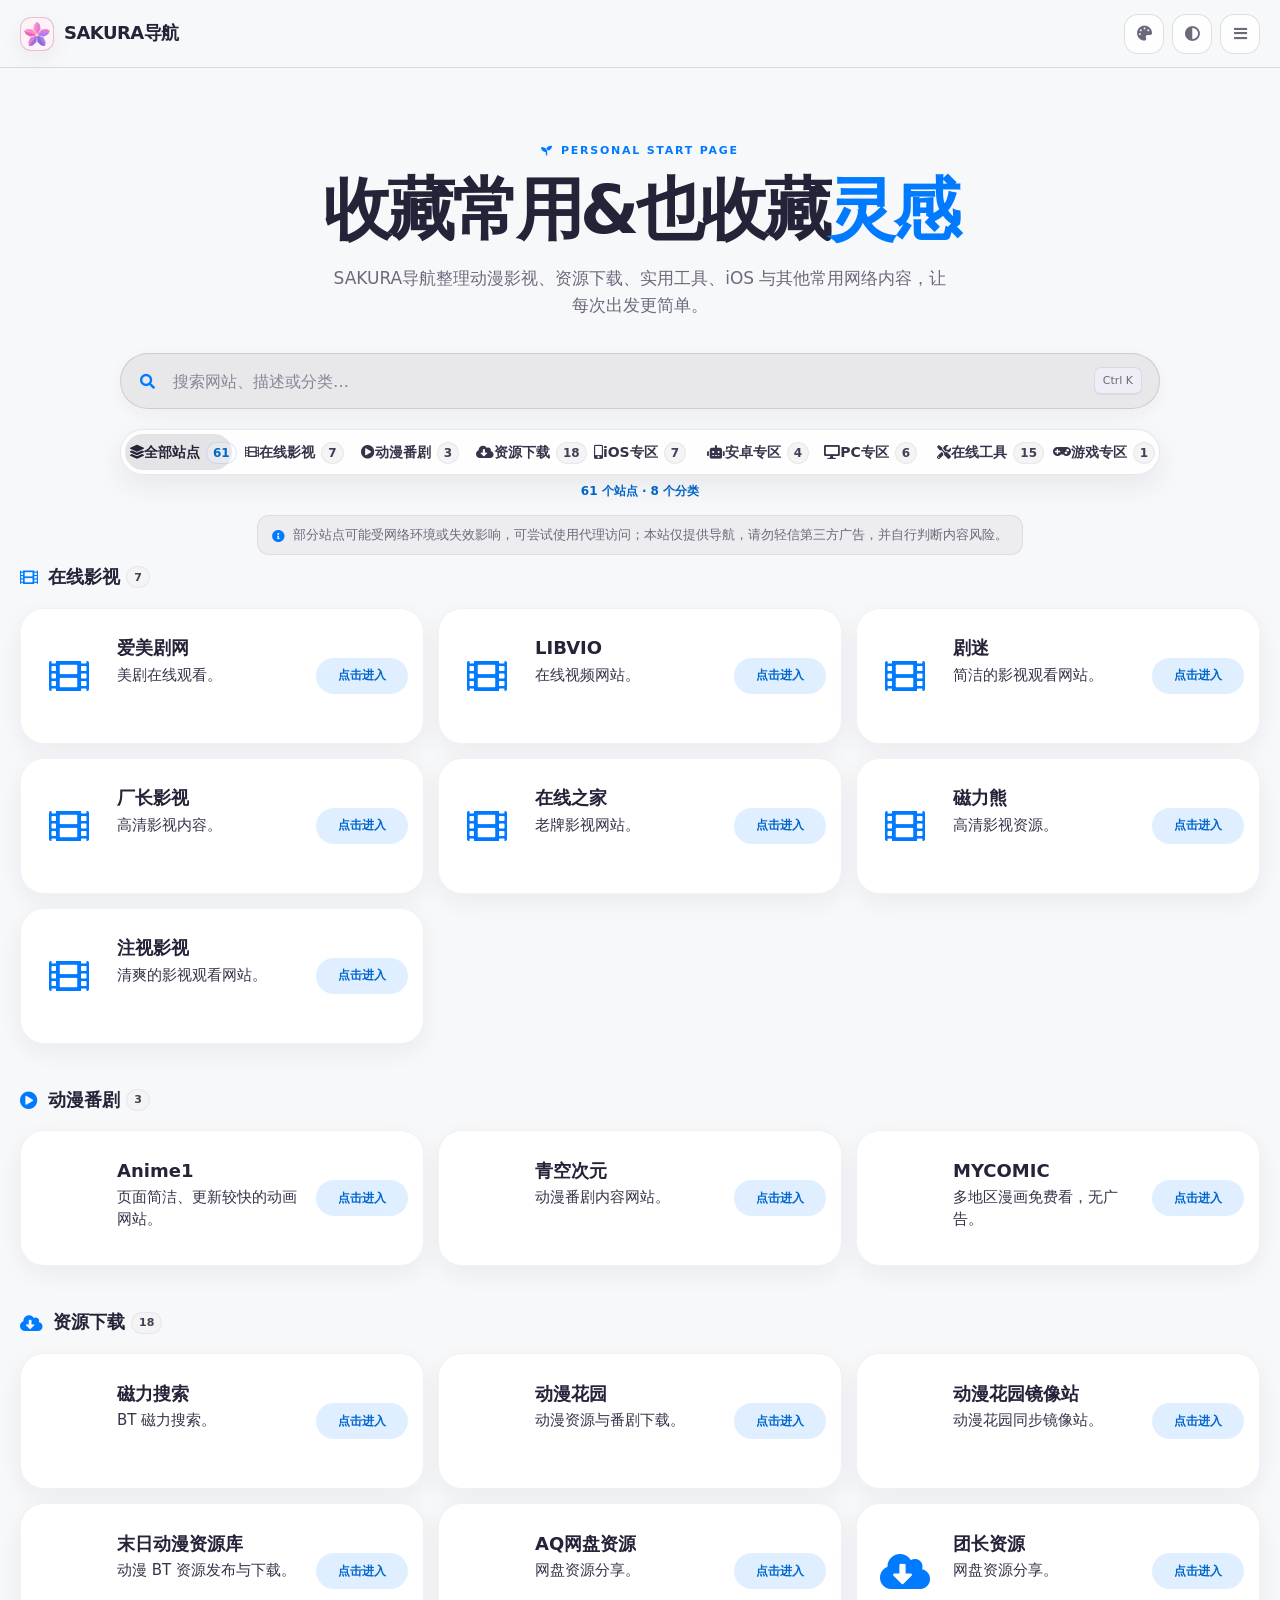
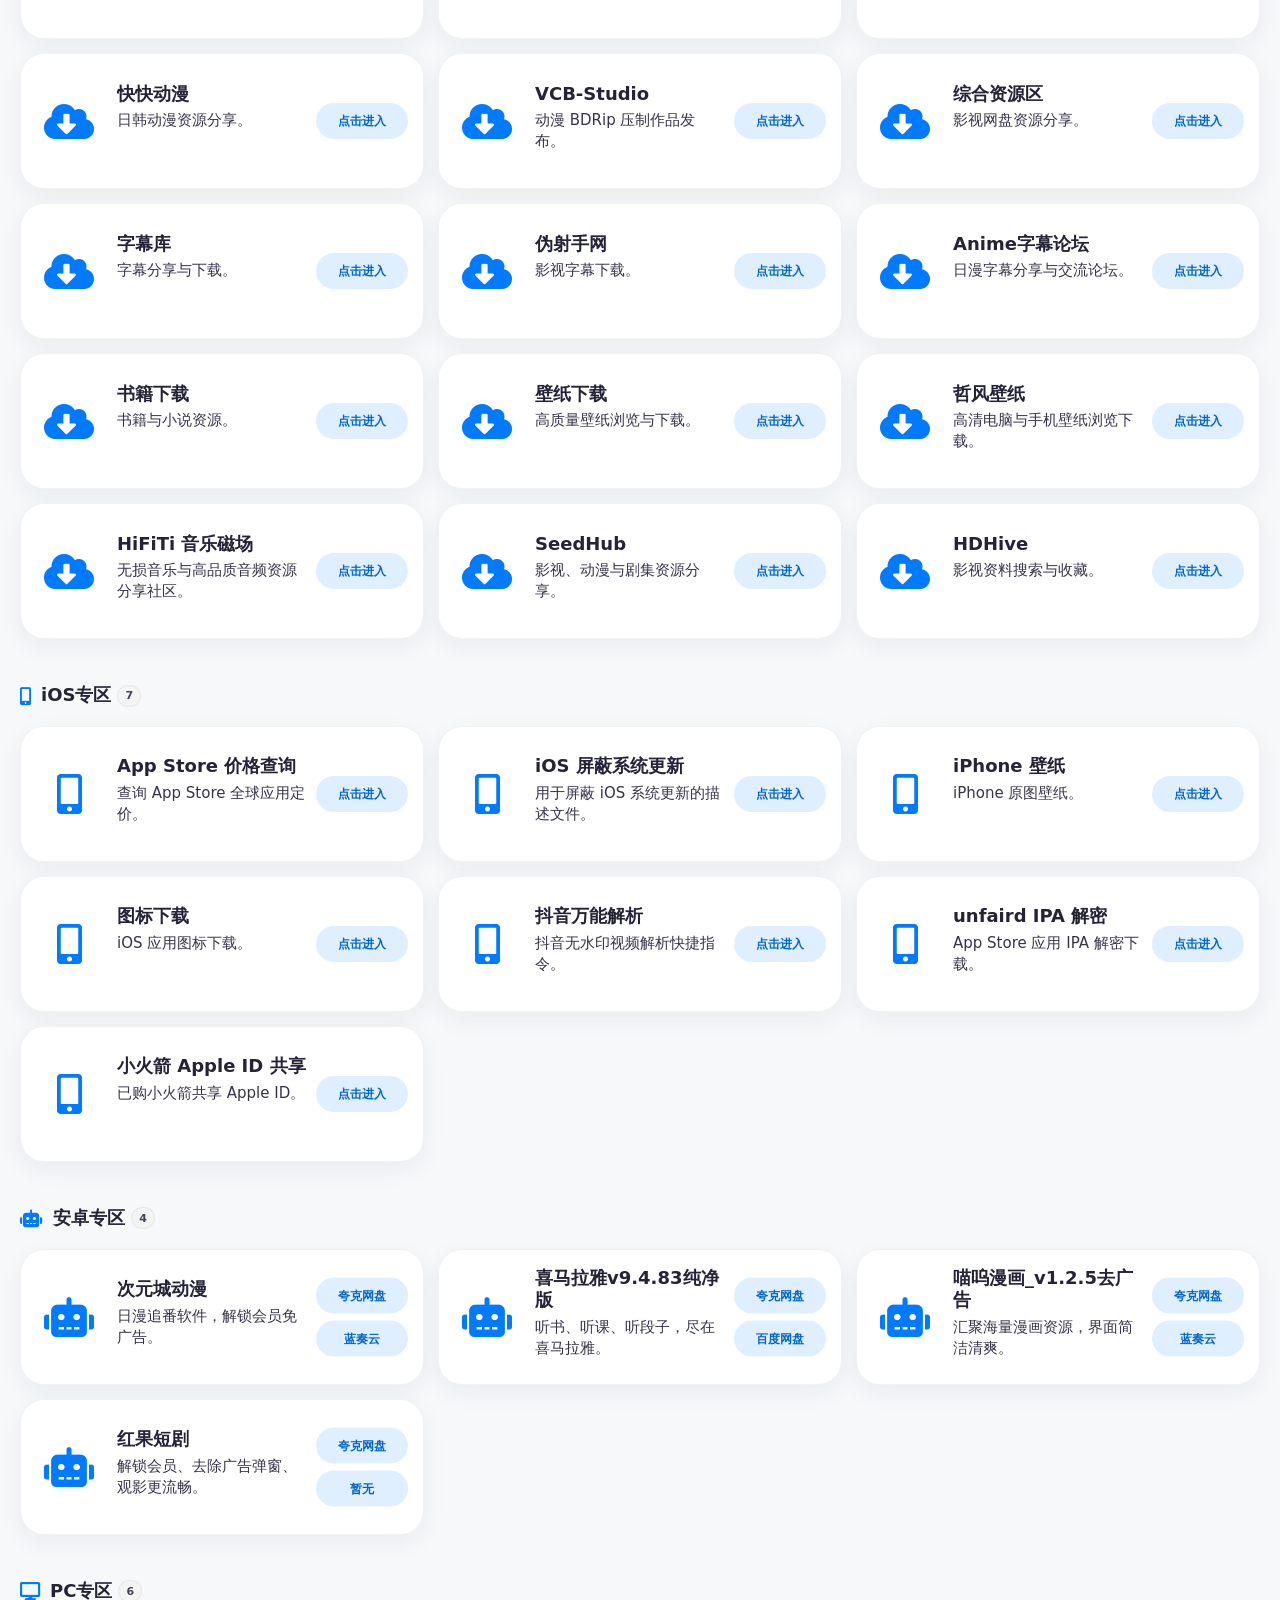
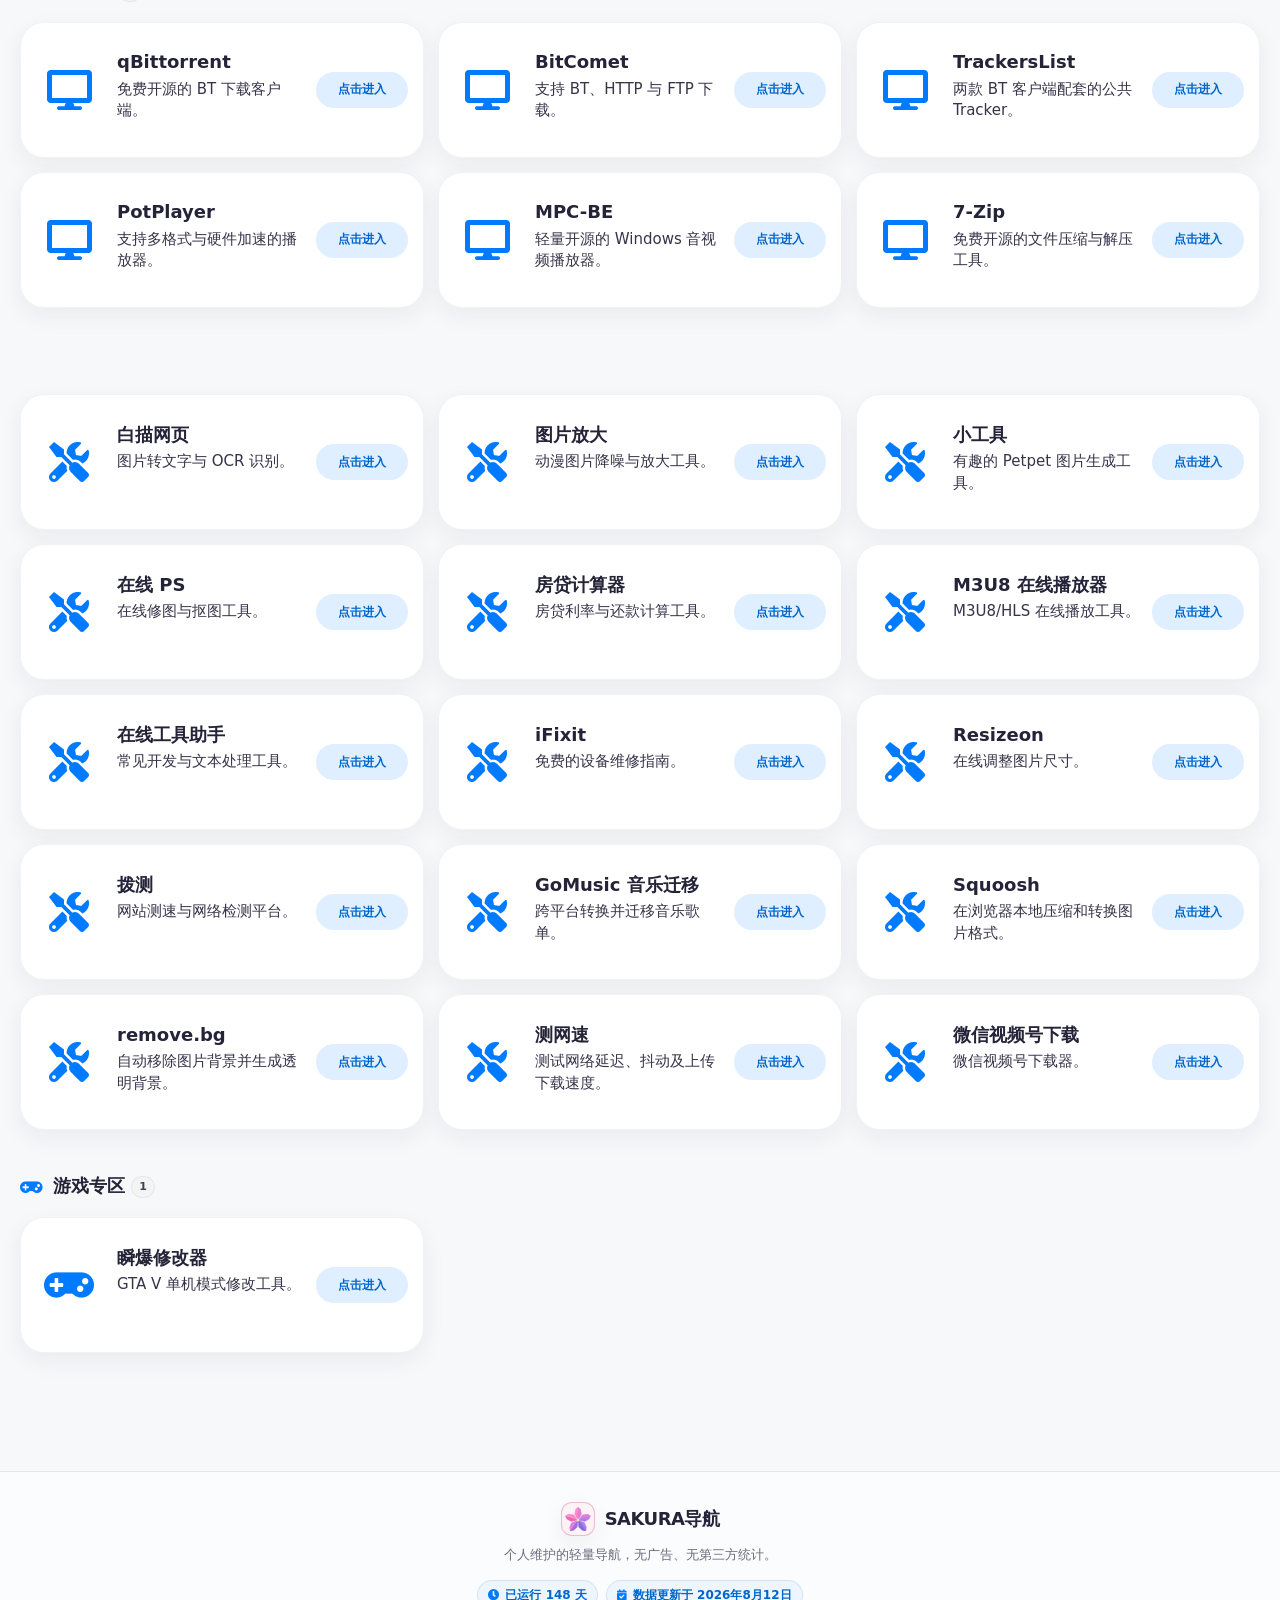
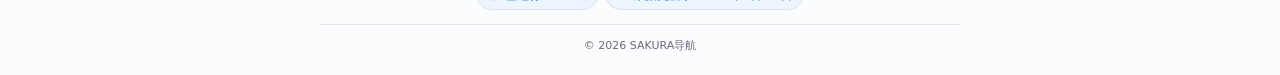
==== commit 4b07181b: "Streamline private collection interface" ====
--- a/index.html
+++ b/index.html
@@ -132,11 +132,6 @@
         </div>
 
         <div class="private-collection-tools" data-private-collection-tools hidden>
-          <label class="private-collection-search">
-            <i class="fas fa-search" aria-hidden="true"></i>
-            <span class="sr-only">搜索私人收藏</span>
-            <input type="search" data-private-search placeholder="搜索私人收藏…" autocomplete="off" spellcheck="false">
-          </label>
           <div class="category-bar private-type-filter" data-private-type-filter role="group" aria-label="按私人类型筛选"></div>
           <p class="private-result-summary" data-private-result-summary aria-live="polite"></p>
         </div>
@@ -182,7 +177,7 @@
             <span class="access-notice-item">部分站点可能受网络环境或失效影响，可尝试使用代理访问；本站仅提供导航，请勿轻信第三方广告，并自行判断内容风险。</span>
           </div>
         </div>
-        <div class="content-utilities" role="group" aria-label="页面工具">
+        <div class="content-utilities" role="group" aria-label="页面工具" hidden>
           <button class="utility-button" type="button" data-return-home hidden>
             <i class="fas fa-home" aria-hidden="true"></i>
             <span>返回首页</span>
@@ -190,10 +185,6 @@
           <button class="utility-button history-clear-button" type="button" data-clear-recent hidden>
             <i class="fas fa-trash-alt" aria-hidden="true"></i>
             <span>清空最近访问</span>
-          </button>
-          <button class="utility-button" type="button" data-copy-view>
-            <i class="fas fa-link" aria-hidden="true"></i>
-            <span data-copy-view-label>复制当前板块链接</span>
           </button>
           <span class="utility-status" role="status" aria-live="polite" data-utility-status></span>
         </div>
--- a/assets/css/sakura.css
+++ b/assets/css/sakura.css
@@ -1120,45 +1120,18 @@
 
 .private-collection-tools {
   display: grid;
-  gap: 12px;
+  gap: 8px;
   max-width: 1040px;
-  margin: 0 auto 24px;
+  margin: 0 auto 18px;
 }
 .private-collection-tools[hidden] { display: none !important; }
 
 .hidden-world-notice[hidden] { display: none !important; }
-
-.private-collection-search {
-  display: flex;
-  min-height: 48px;
-  align-items: center;
-  gap: 10px;
-  padding: 0 16px;
-  border: 1px solid var(--line);
-  border-radius: 999px;
-  background: var(--surface-solid);
-}
-
-.private-collection-search i { color: var(--primary); }
-.private-collection-search input {
-  width: 100%;
-  min-width: 0;
-  border: 0;
-  outline: 0;
-  color: var(--text);
-  background: transparent;
-  font: inherit;
-  font-size: 16px;
-}
 
 .private-type-filter {
   width: 100%;
 }
 .private-type-filter::-webkit-scrollbar { display: none; }
-.private-collection-search:focus-within {
-  outline: 2px solid var(--primary);
-  outline-offset: 2px;
-}
 .private-type-filter .filter-chip > i {
   flex: 0 0 auto;
   color: var(--primary);
@@ -1224,6 +1197,8 @@
   gap: 8px;
   margin: 0 auto 18px;
 }
+
+.content-utilities[hidden] { display: none; }
 
 .utility-button {
   display: inline-flex;
@@ -1273,14 +1248,6 @@
   display: none;
 }
 
-.copy-fallback-input {
-  position: fixed;
-  width: 1px;
-  height: 1px;
-  opacity: 0;
-  pointer-events: none;
-}
-
 .app-fallback {
   margin-top: 16px;
   padding: 12px 16px;
@@ -1320,6 +1287,17 @@
   min-width: 24px;
   margin-left: -4px;
   padding-inline: 7px;
+  font-size: 11px;
+}
+
+.hidden-world-title .group-count {
+  width: 28px;
+  min-width: 28px;
+  height: 28px;
+  margin-left: 0;
+  padding: 0;
+  justify-content: center;
+  border-radius: 50%;
   font-size: 11px;
 }
 
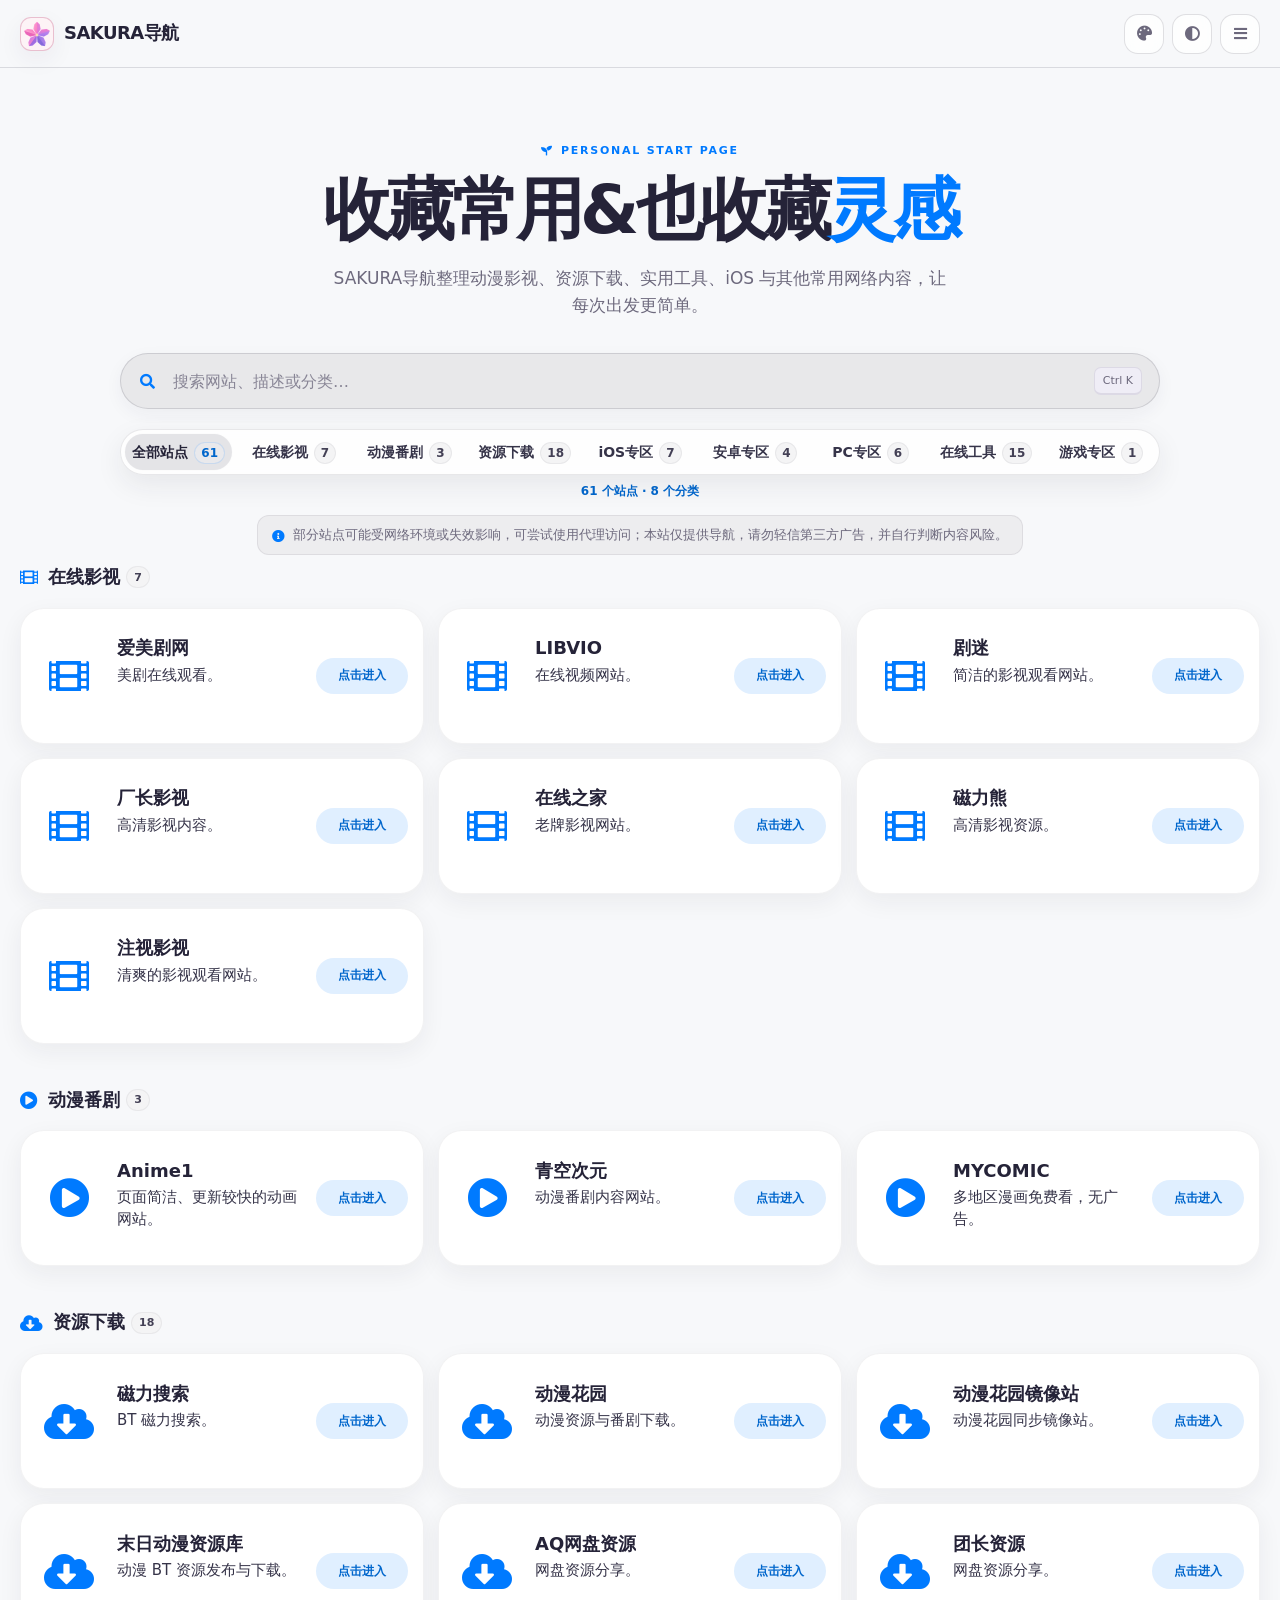
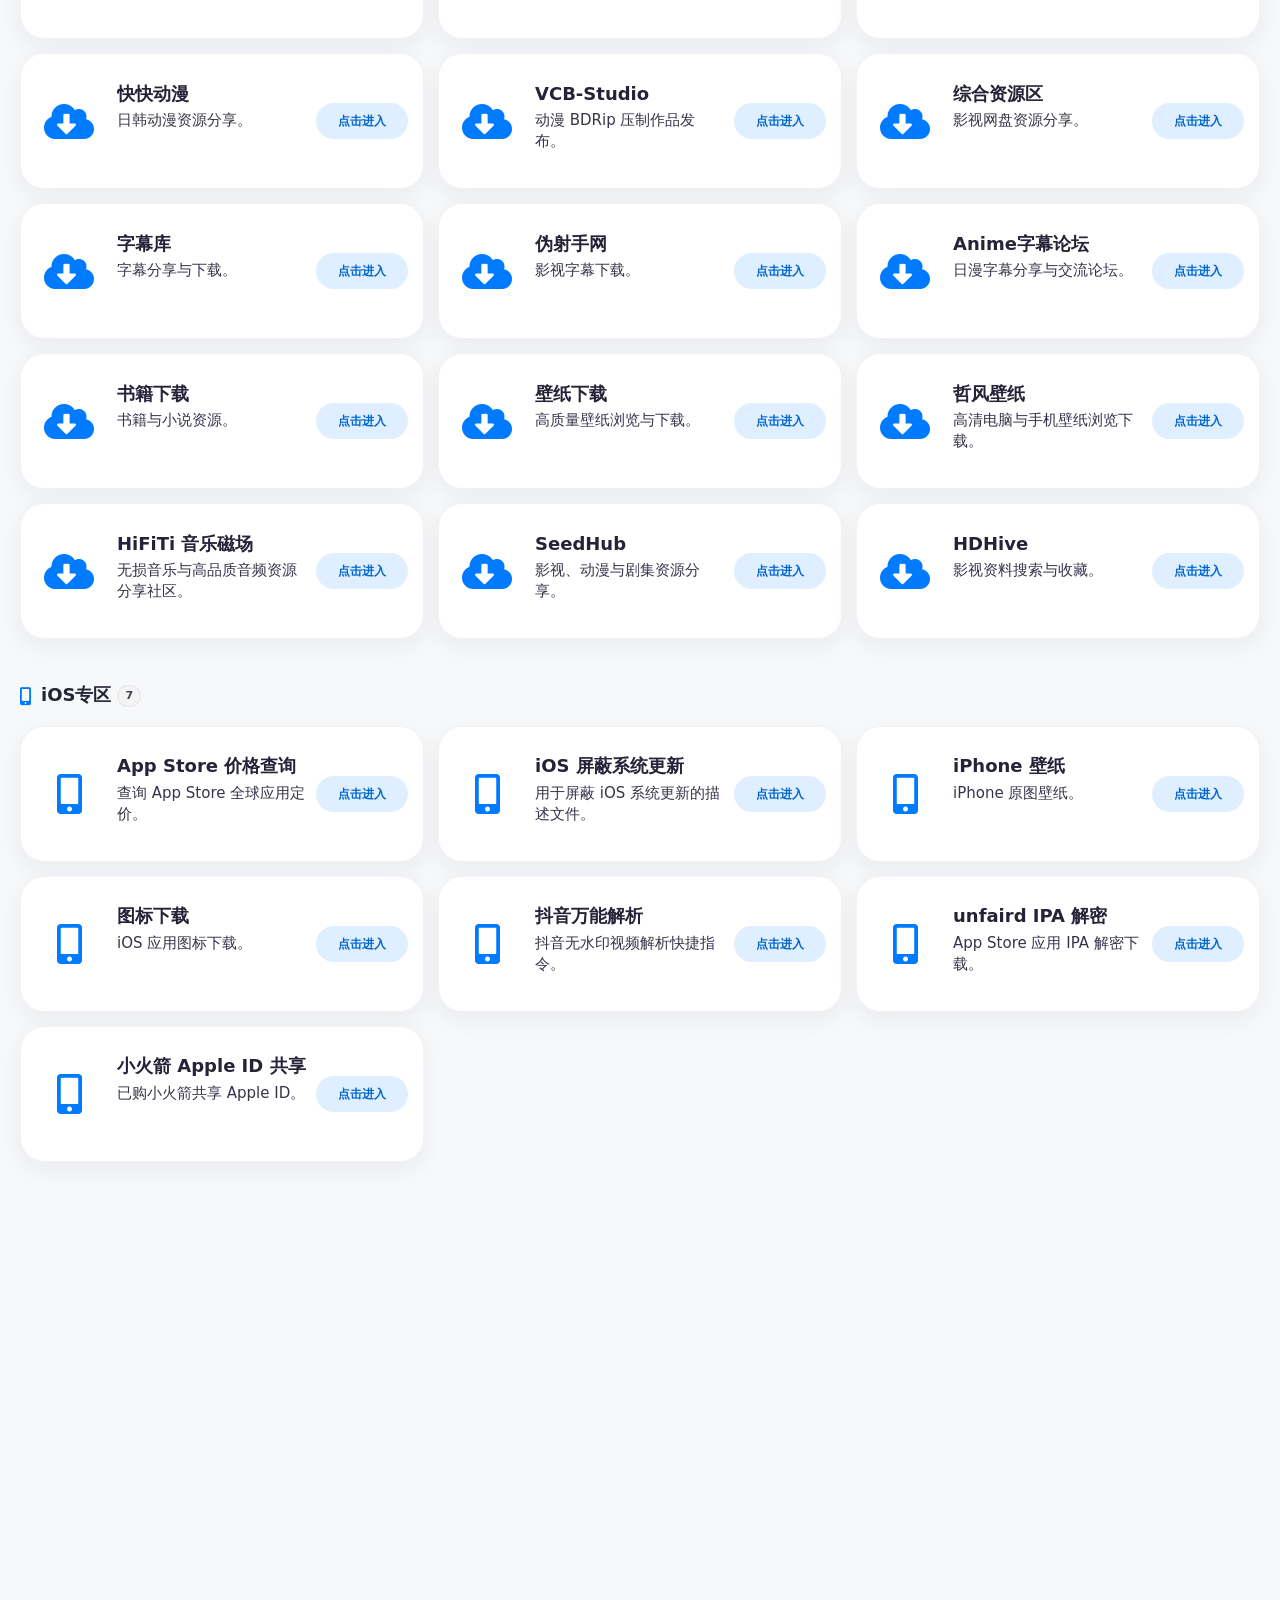
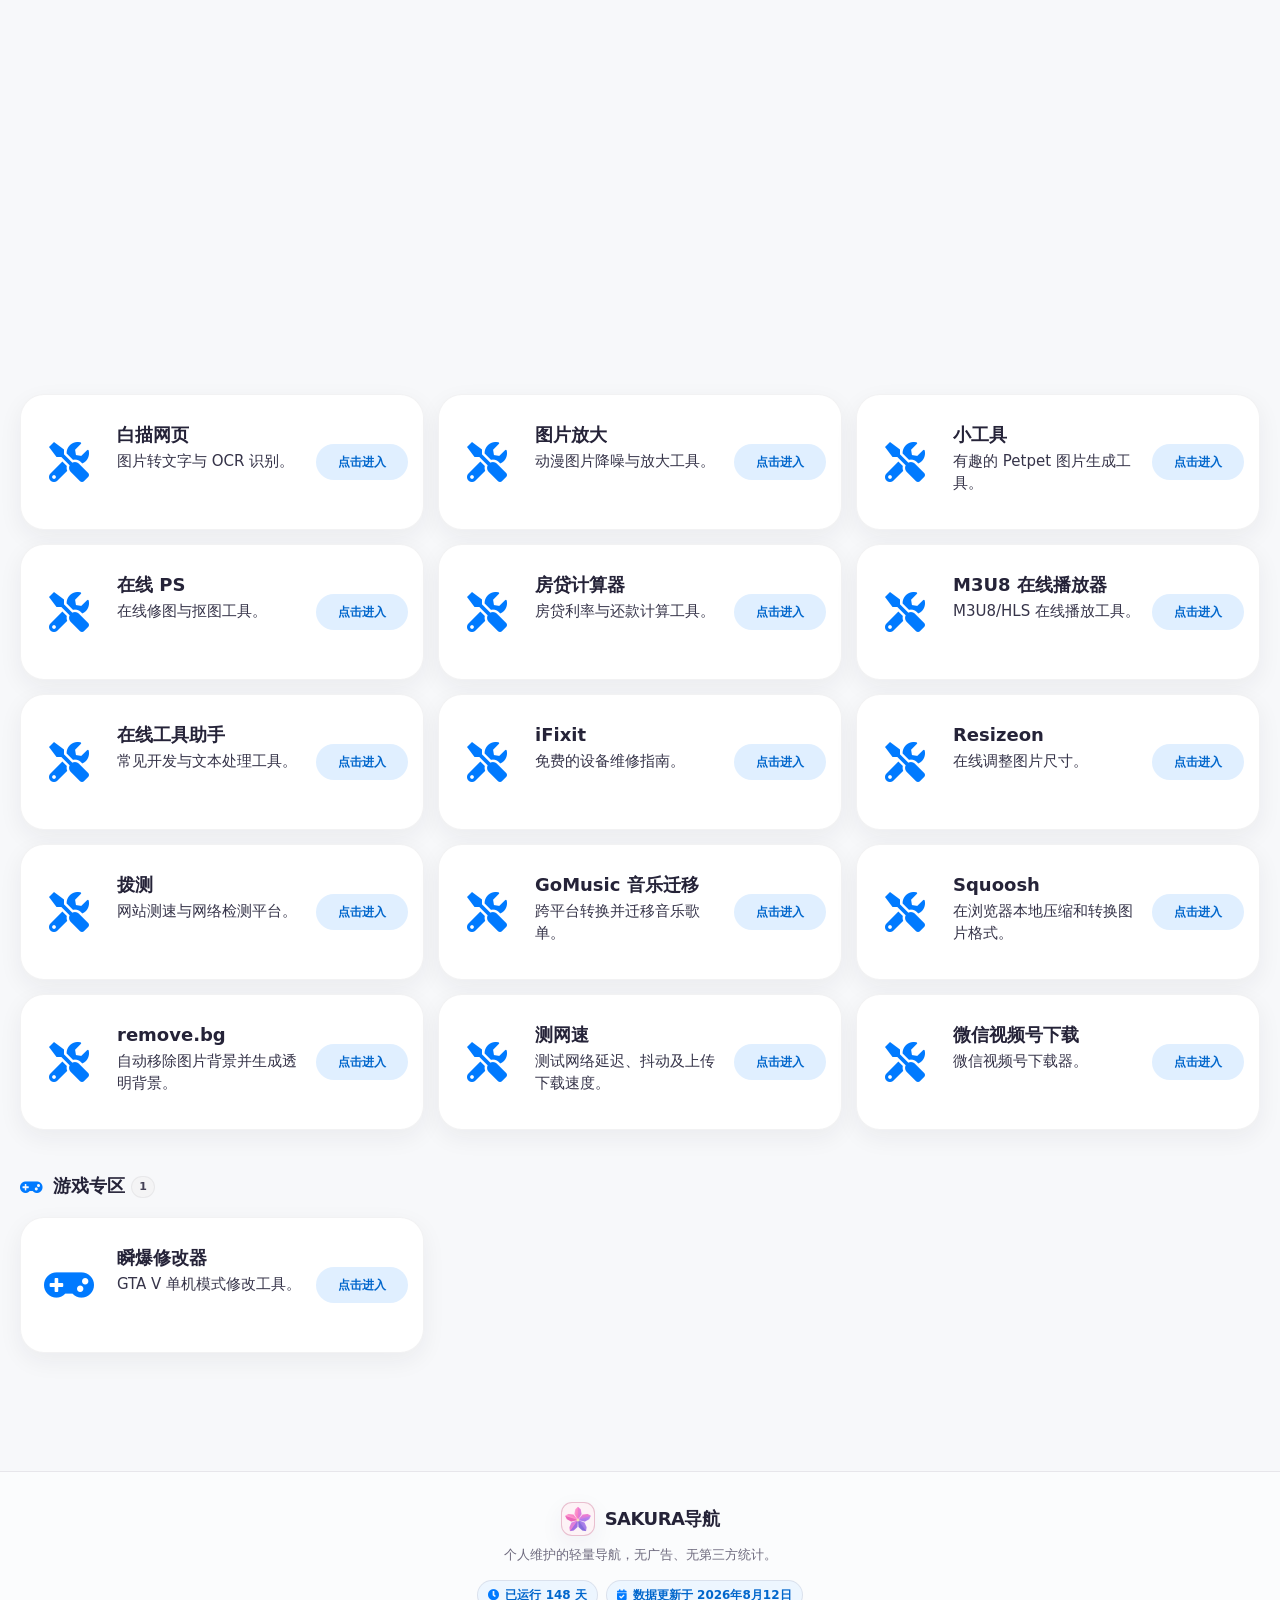
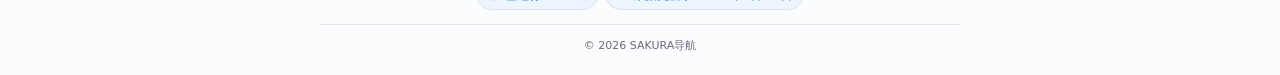
==== commit 2d640e92: "Simplify hidden collection welcome panel" ====
--- a/index.html
+++ b/index.html
@@ -101,7 +101,7 @@
       <div class="container">
         <header class="hidden-world-header">
           <div class="hidden-world-title">
-            <span class="hidden-world-title-icon" aria-hidden="true"><i class="fas fa-door-open" data-hidden-section-icon></i></span>
+            <span class="hidden-world-title-icon" aria-hidden="true"><i class="fas fa-door-open" data-hidden-section-title-icon></i></span>
             <div>
               <span class="eyebrow" data-hidden-section-eyebrow>SECRET COLLECTION</span>
               <h2 id="hidden-section-title"><span data-hidden-section-name>新世界</span><span class="group-count" data-hidden-section-count>0</span></h2>
@@ -114,7 +114,6 @@
         </header>
 
         <div class="hidden-world-welcome" role="status">
-          <span class="hidden-world-welcome-icon" aria-hidden="true"><i class="fas fa-door-open" data-hidden-section-icon></i></span>
           <strong data-hidden-section-welcome>欢迎踏入新世界的大门</strong>
         </div>
 
--- a/assets/css/sakura.css
+++ b/assets/css/sakura.css
@@ -1022,8 +1022,7 @@
   gap: 13px;
 }
 
-.hidden-world-title-icon,
-.hidden-world-welcome-icon {
+.hidden-world-title-icon {
   display: grid;
   flex: 0 0 auto;
   place-items: center;
@@ -1070,48 +1069,24 @@
 }
 
 .hidden-world-welcome {
-  position: relative;
   justify-content: center;
-  gap: 16px;
   max-width: 920px;
-  min-height: 104px;
+  min-height: 76px;
   margin: 0 auto 14px;
-  padding: 22px 28px;
-  overflow: hidden;
-  border: 1px solid color-mix(in srgb, var(--primary) 34%, var(--line));
+  padding: 16px 24px;
+  border: 1px solid var(--card-border);
   border-radius: var(--apple-corner-panel);
   color: var(--text);
-  background:
-    radial-gradient(circle at 18% 20%, color-mix(in srgb, var(--pink) 20%, transparent), transparent 34%),
-    linear-gradient(135deg, color-mix(in srgb, var(--primary) 15%, var(--surface-solid)), var(--surface));
-  box-shadow: var(--shadow-md);
+  background: var(--card-bg);
+  box-shadow: var(--card-shadow);
   text-align: center;
 }
 
-.hidden-world-welcome::after {
-  position: absolute;
-  width: 170px;
-  height: 170px;
-  border: 1px solid color-mix(in srgb, var(--primary) 16%, transparent);
-  border-radius: 50%;
-  content: "";
-  right: -62px;
-  bottom: -112px;
-}
-
-.hidden-world-welcome-icon {
-  width: 52px;
-  height: 52px;
-  border-radius: var(--apple-corner-icon);
-  font-size: 23px;
-}
-
 .hidden-world-welcome strong {
-  position: relative;
-  z-index: 1;
-  font-size: clamp(21px, 2.4vw, 28px);
-  font-weight: 820;
-  letter-spacing: -0.025em;
+  font-size: clamp(17px, 1.8vw, 20px);
+  font-weight: 720;
+  letter-spacing: -0.012em;
+  line-height: 1.45;
 }
 
 .hidden-world-notice {
@@ -2087,21 +2062,13 @@
   }
 
   .hidden-world-welcome {
-    min-height: 92px;
-    gap: 11px;
-    padding: 18px 16px;
+    min-height: 66px;
+    padding: 14px 16px;
     border-radius: var(--apple-corner-panel);
   }
 
-  .hidden-world-welcome-icon {
-    width: 44px;
-    height: 44px;
-    border-radius: var(--apple-corner-control);
-    font-size: 19px;
-  }
-
   .hidden-world-welcome strong {
-    font-size: clamp(18px, 5.3vw, 22px);
+    font-size: clamp(16px, 4.4vw, 18px);
   }
 
   .hidden-world-notice {
@@ -2310,7 +2277,6 @@
   .access-notice,
   .hidden-world-title-icon,
   .hidden-world-welcome,
-  .hidden-world-welcome-icon,
   .hidden-world-empty,
   .app-fallback,
   .site-card-link,
@@ -2732,20 +2698,9 @@
     box-shadow: none;
   }
 
-  .hidden-world-title-icon,
-  .hidden-world-welcome-icon {
+  .hidden-world-title-icon {
     border-color: var(--primary);
     background: var(--surface-solid);
-  }
-
-  .hidden-world-welcome {
-    border-color: var(--primary);
-    background: var(--surface);
-    box-shadow: var(--shadow-md);
-  }
-
-  .hidden-world-welcome::after {
-    border-color: var(--primary);
   }
 
   .search-mark,
